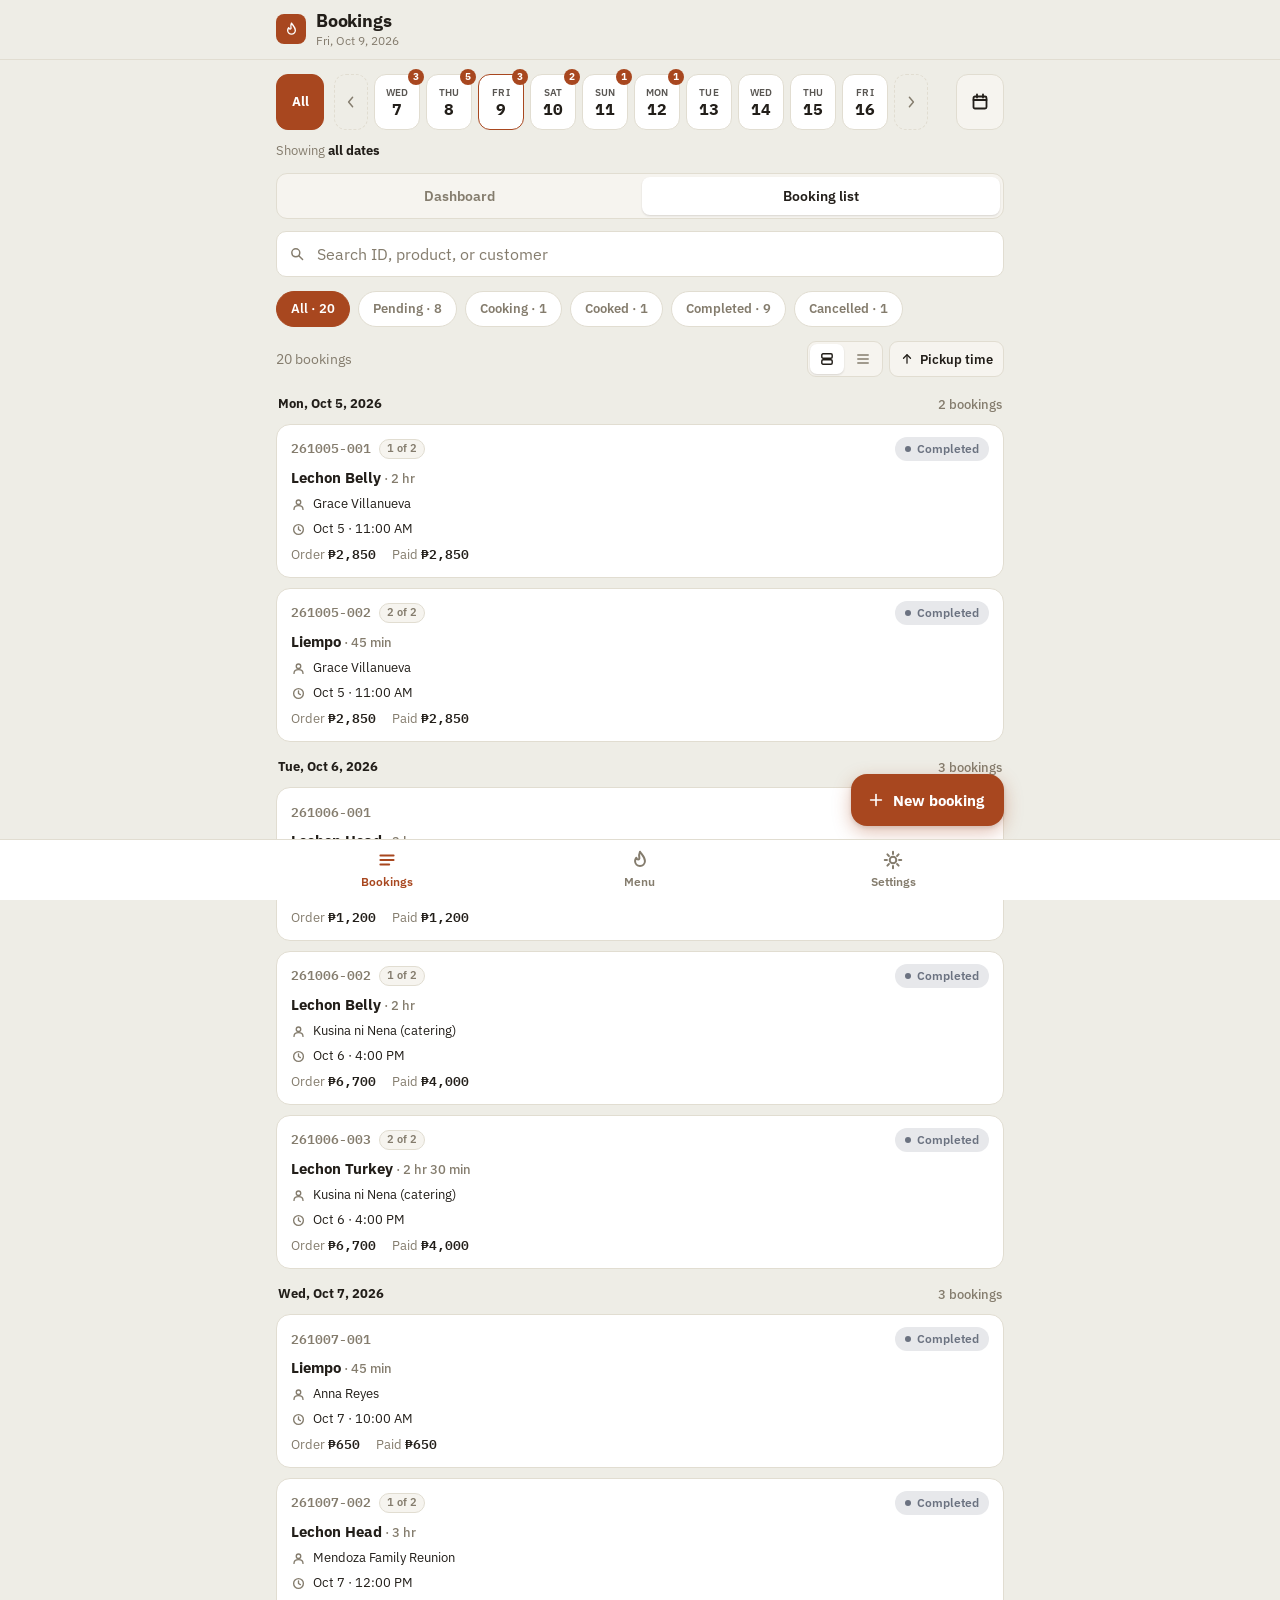
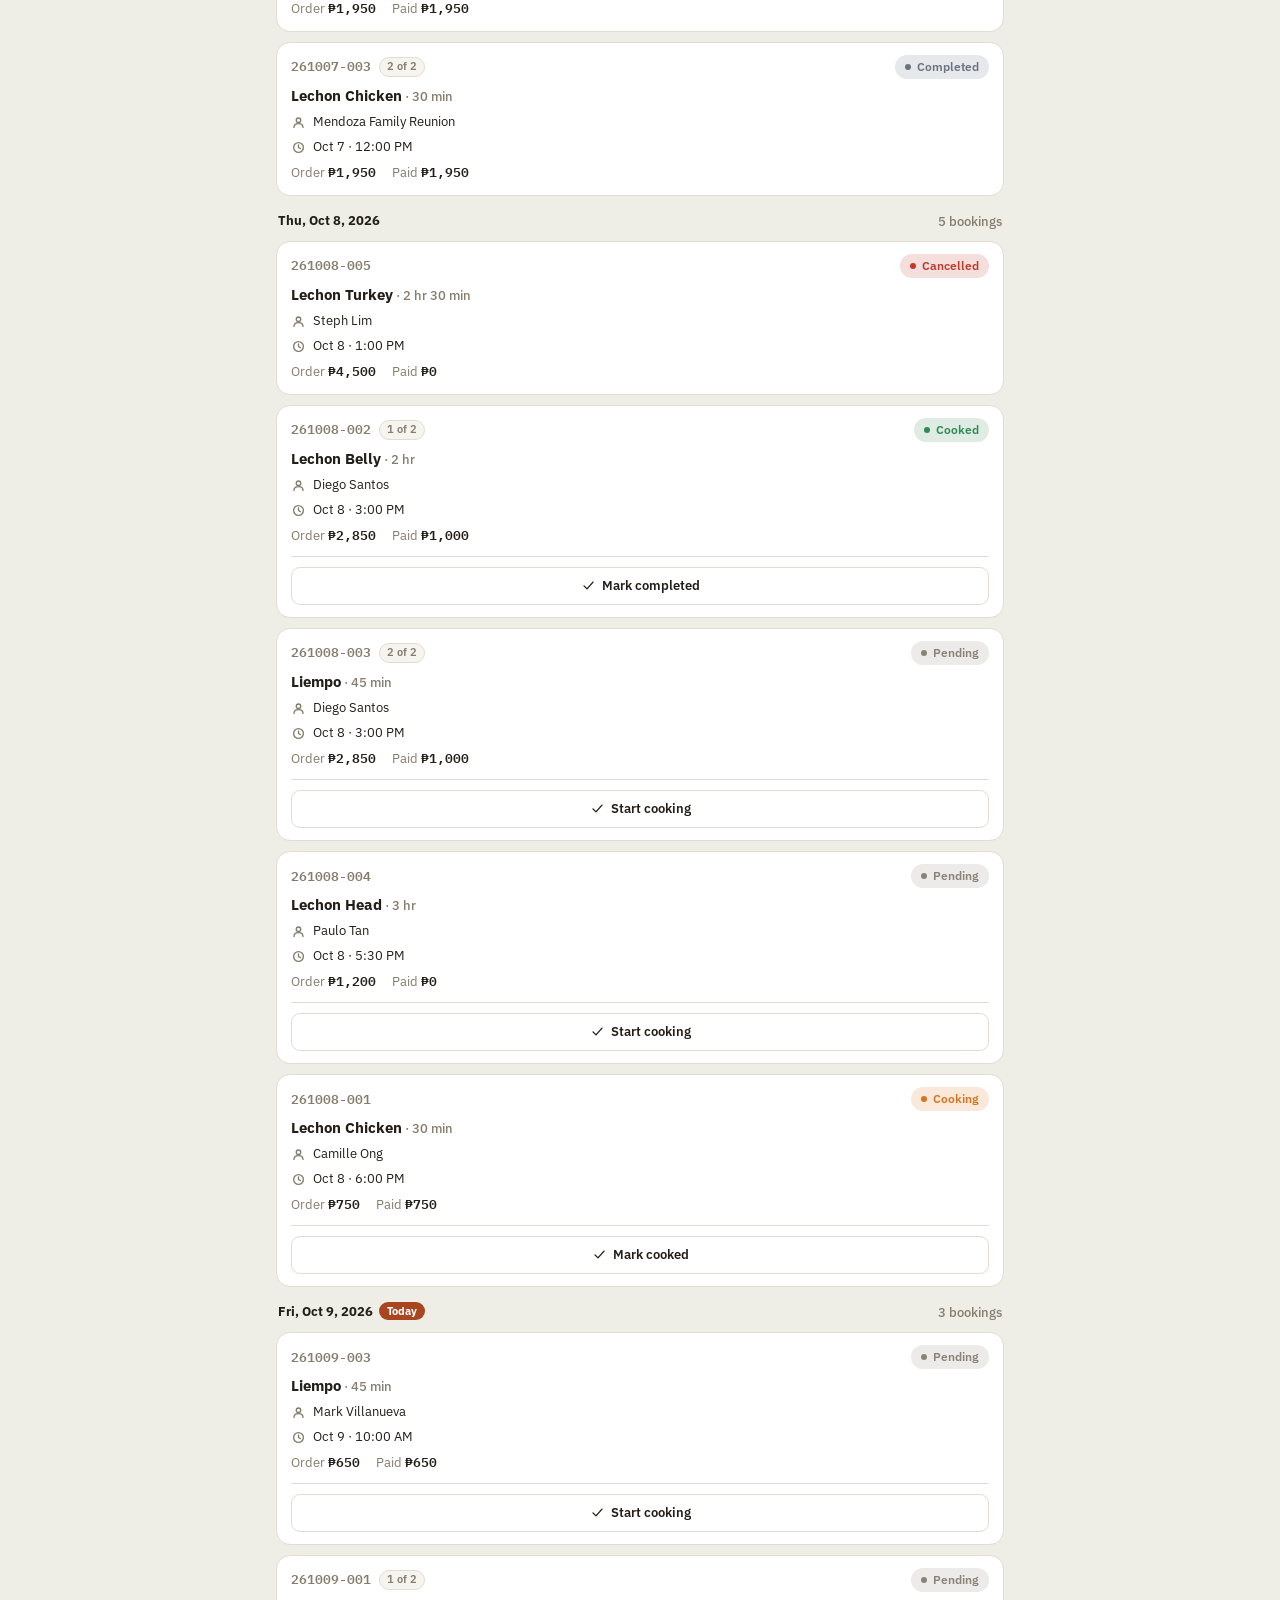
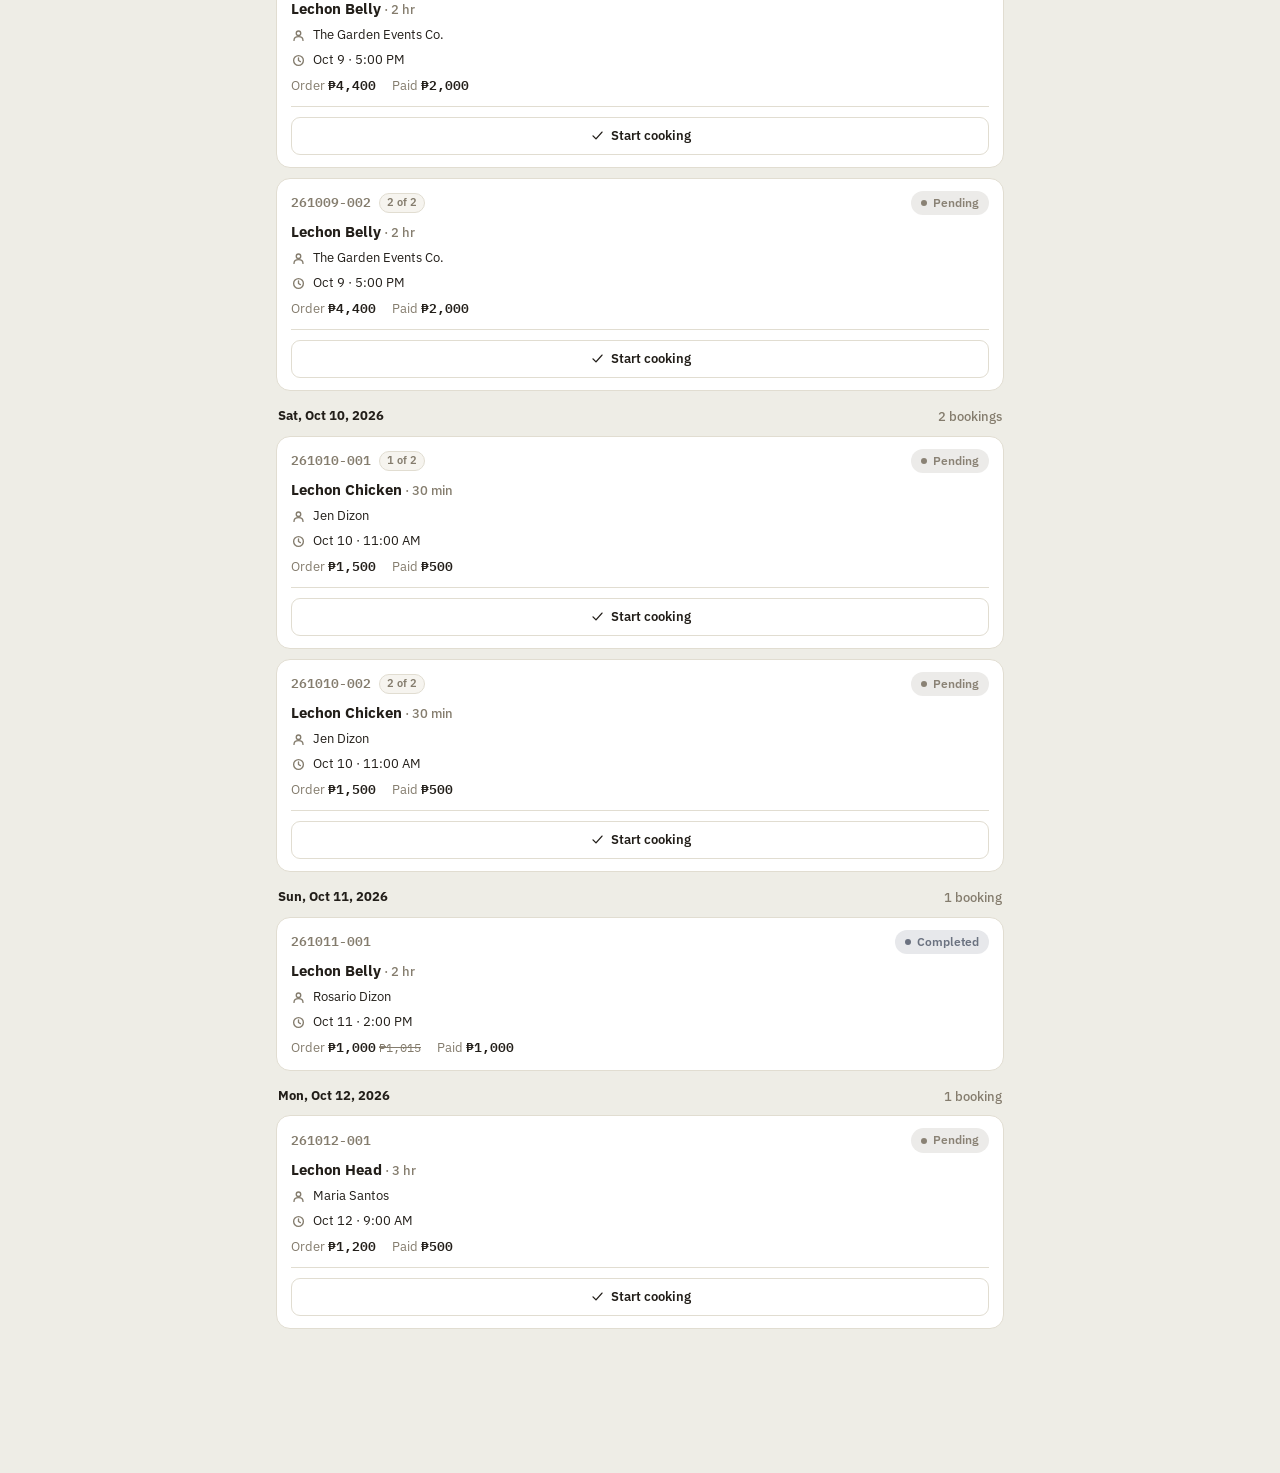
==== docs/prototypes/bookings-prototype.html @ ab01ca8d "Add project docs: CLAUDE.md, implementation plan, specs, prototypes, progress Co-Authored-By: Claude" ====
<!doctype html>
<html lang="en">
<head>
<meta charset="utf-8" />
<meta name="viewport" content="width=device-width, initial-scale=1, viewport-fit=cover" />
<title>Roastline — Bookings</title>
<script>
  // Apply the saved theme before first paint (Settings → Appearance): 'light' (default),
  // 'dark', or 'system' (match the device's light/dark setting, and follow it live).
  // In the real app this comes from MAUI Preferences. Storage can be unavailable — light.
  (function () {
    var mq = window.matchMedia ? window.matchMedia('(prefers-color-scheme: dark)') : null;
    function apply() {
      var t = 'light';
      try { t = localStorage.getItem('roastline.theme') || 'light'; } catch (e) {}
      var dark = t === 'dark' || (t === 'system' && !!mq && mq.matches);
      if (dark) document.documentElement.dataset.theme = 'dark';
      else delete document.documentElement.dataset.theme;
    }
    apply();
    try { if (mq) mq.addEventListener('change', apply); } catch (e) {}
    window.__applyTheme = apply;
  })();
</script>
<link rel="preconnect" href="https://fonts.googleapis.com">
<link rel="preconnect" href="https://fonts.gstatic.com" crossorigin>
<link rel="stylesheet" href="https://fonts.googleapis.com/css2?family=IBM+Plex+Mono:wght@500;600&family=IBM+Plex+Sans:wght@400;500;600;700&display=swap">
<style>
  /* ================= Shared mobile shell (same block in menu-prototype.html and settings-prototype.html) ================= */
  :root {
    --font-body: 'IBM Plex Sans', system-ui, -apple-system, 'Segoe UI', sans-serif;
    --font-mono: 'IBM Plex Mono', 'SFMono-Regular', ui-monospace, Consolas, monospace;
    --bg: #EEEDE6;
    --surface: #FFFFFF;
    --surface-2: #F6F4EF;
    --border: #E1DDD1;
    --fg: #221E19;
    --fg-muted: #847C6D;
    --accent: #A8471F;
    --accent-fg: #FFFFFF;
    --status-pending: #8A8275;
    --status-cooking: #D9731E;
    --status-cooked: #2E8B52;
    --status-completed: #6B7280;
    --status-cancelled: #C1392B;
    --nav-h: 60px;
    --safe-top: env(safe-area-inset-top, 0px);
    --safe-bottom: env(safe-area-inset-bottom, 0px);
  }
  :root { color-scheme: light; }
  :root[data-theme="dark"] {
    color-scheme: dark;
    --bg: #15120E;
    --surface: #1F1B16;
    --surface-2: #29241E;
    --border: #3A3229;
    --fg: #F2EDE4;
    --fg-muted: #A79E8F;
    --accent: #C9612F;
    --accent-fg: #FFFFFF;
    --status-pending: #A39A8A;
    --status-cooking: #E8893A;
    --status-cooked: #4CAF72;
    --status-completed: #959CA8;
    --status-cancelled: #E25B4D;
  }
  :root[data-theme="dark"] .backdrop, :root[data-theme="dark"] .dialog-backdrop { background: rgba(0,0,0,0.6); }
  * { box-sizing: border-box; }
  html, body { margin: 0; background: var(--bg); }
  body {
    font-family: var(--font-body); font-size: 14px; line-height: 1.45; color: var(--fg);
    -webkit-tap-highlight-color: transparent; -webkit-text-size-adjust: 100%;
  }
  body.no-scroll { overflow: hidden; }
  button, input, select, textarea { font-family: inherit; color: inherit; }
  button { cursor: pointer; }
  :focus-visible { outline: 2px solid var(--accent); outline-offset: 2px; }
  ::placeholder { color: var(--fg-muted); opacity: 1; }
  .sr-only { position: absolute; width: 1px; height: 1px; padding: 0; margin: -1px; overflow: hidden; clip: rect(0,0,0,0); white-space: nowrap; border: 0; }
  .mono { font-family: var(--font-mono); font-variant-numeric: tabular-nums; }
  .muted { color: var(--fg-muted); }
  .no-scrollbar { scrollbar-width: none; }
  .no-scrollbar::-webkit-scrollbar { display: none; }

  .app { min-height: 100vh; padding-bottom: calc(var(--nav-h) + var(--safe-bottom) + 84px); }
  .topbar {
    position: sticky; top: 0; z-index: 20; padding-top: var(--safe-top);
    background: color-mix(in srgb, var(--bg) 92%, transparent);
    -webkit-backdrop-filter: saturate(1.4) blur(10px); backdrop-filter: saturate(1.4) blur(10px);
    border-bottom: 1px solid var(--border);
  }
  .topbar-inner { max-width: 760px; margin: 0 auto; display: flex; align-items: center; gap: 10px; padding: 10px 16px; min-height: 56px; }
  .brand-mark { width: 30px; height: 30px; border-radius: 8px; background: var(--accent); display: flex; align-items: center; justify-content: center; flex-shrink: 0; }
  .topbar-titles { display: flex; flex-direction: column; min-width: 0; }
  .topbar h1 { margin: 0; font-size: 18px; font-weight: 700; letter-spacing: -0.01em; line-height: 1.2; }
  .topbar .sub { font-size: 12px; color: var(--fg-muted); }
  .content { max-width: 760px; margin: 0 auto; padding: 14px 16px 0; display: flex; flex-direction: column; gap: 12px; }

  .bottomnav { position: fixed; left: 0; right: 0; bottom: 0; z-index: 30; background: var(--surface); border-top: 1px solid var(--border); padding-bottom: var(--safe-bottom); }
  .bottomnav-inner { max-width: 760px; margin: 0 auto; display: flex; }
  .navitem {
    flex: 1; min-height: var(--nav-h); display: flex; flex-direction: column; align-items: center; justify-content: center; gap: 3px;
    font-size: 11.5px; font-weight: 600; color: var(--fg-muted); text-decoration: none; background: none; border: none; padding: 6px 4px;
  }
  .navitem.active { color: var(--accent); }
  .fab {
    position: fixed; z-index: 25;
    right: max(16px, calc((100vw - 760px) / 2 + 16px));
    bottom: calc(var(--nav-h) + var(--safe-bottom) + 14px);
    height: 52px; padding: 0 20px 0 16px; border-radius: 16px; border: none;
    background: var(--accent); color: var(--accent-fg); font-size: 15px; font-weight: 700;
    display: inline-flex; align-items: center; gap: 8px;
    box-shadow: 0 6px 18px rgba(168,71,31,0.35), 0 2px 4px rgba(34,30,25,0.12);
  }

  .card { background: var(--surface); border: 1px solid var(--border); border-radius: 14px; padding: 14px; }
  .btn {
    display: inline-flex; align-items: center; justify-content: center; gap: 6px; height: 44px; padding: 0 16px;
    border-radius: 10px; border: 1px solid var(--border); background: var(--surface); font-size: 14px; font-weight: 600;
    white-space: nowrap; touch-action: manipulation;
  }
  .btn:active { background: var(--surface-2); }
  .btn-sm { height: 38px; padding: 0 12px; font-size: 13px; border-radius: 9px; }
  .btn-primary { background: var(--accent); border-color: var(--accent); color: var(--accent-fg); }
  .btn-primary:active { background: color-mix(in srgb, var(--accent) 85%, black); }
  .btn-danger { color: var(--status-cancelled); border-color: color-mix(in srgb, var(--status-cancelled) 45%, var(--border)); }
  .btn-dashed { border-style: dashed; background: transparent; color: var(--fg-muted); }
  .btn[disabled] { opacity: 0.45; cursor: not-allowed; }
  .icon-btn { width: 44px; height: 44px; border-radius: 10px; border: 1px solid transparent; background: transparent; display: inline-flex; align-items: center; justify-content: center; flex-shrink: 0; }
  .icon-btn:active { background: var(--surface-2); }

  .search { position: relative; }
  .search svg { position: absolute; left: 13px; top: 50%; transform: translateY(-50%); pointer-events: none; color: var(--fg-muted); }
  .input { width: 100%; height: 46px; border-radius: 10px; border: 1px solid var(--border); background: var(--surface); padding: 0 12px; font-size: 16px; }
  .search .input { padding-left: 40px; }
  textarea.input { height: auto; min-height: 96px; padding: 12px; resize: vertical; line-height: 1.45; }
  .field { display: flex; flex-direction: column; gap: 6px; }
  .field-label { font-size: 12.5px; font-weight: 600; color: var(--fg-muted); }
  .field-label .opt { font-weight: 400; }
  .field-row { display: grid; grid-template-columns: 1fr 1fr; gap: 12px; }

  .chip-row { display: flex; gap: 8px; overflow-x: auto; margin: 0 -16px; padding: 2px 16px; }
  .chip { flex-shrink: 0; height: 36px; padding: 0 14px; border-radius: 999px; border: 1px solid var(--border); background: var(--surface); color: var(--fg-muted); font-size: 13px; font-weight: 600; white-space: nowrap; }
  .chip.active { background: var(--accent); border-color: var(--accent); color: var(--accent-fg); }
  .list-meta { display: flex; align-items: center; justify-content: space-between; gap: 8px; min-height: 36px; }
  .list-meta-actions { display: flex; gap: 6px; min-width: 0; }
  .meta-btn {
    display: inline-flex; align-items: center; gap: 6px; height: 36px; padding: 0 10px; border-radius: 9px;
    border: 1px solid var(--border); background: var(--surface-2); font-size: 12.5px; font-weight: 600; white-space: nowrap; min-width: 0;
  }
  .meta-btn span { overflow: hidden; text-overflow: ellipsis; }

  .pill { display: inline-flex; align-items: center; gap: 6px; padding: 4px 10px; border-radius: 999px; font-size: 11.5px; font-weight: 600; white-space: nowrap; flex-shrink: 0; }
  .pill-dot { width: 6px; height: 6px; border-radius: 999px; flex-shrink: 0; }
  .empty { border: 1px dashed var(--border); border-radius: 12px; padding: 36px 16px; text-align: center; color: var(--fg-muted); font-size: 13.5px; }

  .backdrop { position: fixed; inset: 0; background: rgba(20,16,12,0.42); z-index: 50; animation: fade 0.15s ease; }
  .sheet { position: fixed; z-index: 51; background: var(--surface); display: flex; flex-direction: column; box-shadow: 0 -8px 30px rgba(20,16,12,0.18); }
  .sheet.full { inset: 0; animation: slideUp 0.2s ease; }
  .sheet.bottom { left: 0; right: 0; bottom: 0; max-height: 88vh; border-radius: 18px 18px 0 0; animation: slideUp 0.2s ease; }
  .sheet.top-layer { z-index: 61; }
  .backdrop.top-layer { z-index: 60; }
  .sheet-grabber { width: 38px; height: 4px; border-radius: 999px; background: var(--border); margin: 8px auto 0; flex-shrink: 0; }
  .sheet-header { display: flex; align-items: center; gap: 8px; padding: 6px 8px 6px 16px; min-height: 56px; border-bottom: 1px solid var(--border); flex-shrink: 0; }
  .sheet.full .sheet-header { padding-top: calc(6px + var(--safe-top)); padding-left: 6px; }
  .sheet-title { font-size: 16px; font-weight: 700; flex: 1; min-width: 0; overflow: hidden; text-overflow: ellipsis; white-space: nowrap; }
  .sheet-body { flex: 1; overflow-y: auto; overscroll-behavior: contain; padding: 16px; display: flex; flex-direction: column; gap: 16px; -webkit-overflow-scrolling: touch; }
  .sheet.bottom .sheet-body { padding-bottom: calc(16px + var(--safe-bottom)); }
  .sheet-footer { flex-shrink: 0; display: flex; gap: 10px; padding: 12px 16px calc(12px + var(--safe-bottom)); border-top: 1px solid var(--border); background: var(--surface); }
  .sheet-footer .btn { flex: 1; }
  @media (min-width: 768px) {
    .sheet.full { left: auto; width: 440px; border-left: 1px solid var(--border); animation: slideLeft 0.2s ease; }
    .sheet.full .sheet-header { padding-top: 6px; }
    .sheet.bottom { left: 50%; right: auto; bottom: 24px; width: 420px; transform: translateX(-50%); border-radius: 18px; animation: fade 0.15s ease; }
    .sheet.bottom .sheet-grabber { display: none; }
  }
  @keyframes fade { from { opacity: 0; } to { opacity: 1; } }
  @keyframes slideUp { from { transform: translateY(28px); opacity: 0.6; } to { transform: none; opacity: 1; } }
  @keyframes slideLeft { from { transform: translateX(28px); opacity: 0.6; } to { transform: none; opacity: 1; } }

  .menu-row {
    display: flex; align-items: center; gap: 12px; min-height: 52px; padding: 0 6px; border-radius: 10px; width: 100%;
    color: var(--fg); text-decoration: none; font-size: 15px; font-weight: 600; background: none; border: none; text-align: left;
  }
  .menu-row:active { background: var(--surface-2); }
  .menu-row .trail { margin-left: auto; color: var(--fg-muted); display: flex; }
  .menu-row.selected { color: var(--accent); }
  .group-label { font-size: 11px; font-weight: 700; letter-spacing: 0.06em; text-transform: uppercase; color: var(--fg-muted); margin: 0; }
  .segmented { display: grid; grid-auto-flow: column; grid-auto-columns: 1fr; gap: 3px; background: var(--surface-2); border: 1px solid var(--border); border-radius: 11px; padding: 3px; }
  .seg { height: 38px; border-radius: 8px; border: none; background: transparent; font-size: 13.5px; font-weight: 600; color: var(--fg-muted); }
  .seg.active { background: var(--surface); color: var(--fg); box-shadow: 0 1px 2px rgba(34,30,25,0.14); }
  .caption { font-size: 12.5px; color: var(--fg-muted); margin: 0; }
  .form-error { font-size: 13px; color: var(--status-cancelled); font-weight: 600; margin: 0; }
  .switch { position: relative; width: 50px; height: 30px; border-radius: 999px; border: none; background: var(--border); flex-shrink: 0; padding: 0; }
  .switch.on { background: var(--accent); }
  .switch span { position: absolute; top: 3px; left: 3px; width: 24px; height: 24px; border-radius: 50%; background: #fff; box-shadow: 0 1px 2px rgba(0,0,0,0.25); transition: left 0.15s ease; }
  .switch.on span { left: 23px; }
  .toggle-card { display: flex; align-items: center; justify-content: space-between; gap: 12px; border: 1px solid var(--border); border-radius: 12px; padding: 12px 14px; }
  .toast {
    position: fixed; left: 50%; transform: translateX(-50%); z-index: 80;
    bottom: calc(var(--nav-h) + var(--safe-bottom) + 80px);
    background: var(--fg); color: var(--bg); padding: 10px 16px; border-radius: 12px; font-size: 13.5px; font-weight: 500;
    box-shadow: 0 8px 20px rgba(34,30,25,0.22); max-width: calc(100vw - 32px); animation: fade 0.15s ease;
  }
  .toast.over-footer { bottom: calc(var(--safe-bottom) + 84px); }
  /* ================= end shared shell ================= */

  /* ---- Bookings page ---- */
  .datebar { display: flex; align-items: stretch; gap: 8px; }
  .all-chip { flex-shrink: 0; width: 48px; border-radius: 12px; border: 1.5px solid var(--border); background: var(--surface); font-size: 13px; font-weight: 700; }
  .all-chip.active { background: var(--accent); border-color: var(--accent); color: var(--accent-fg); }
  .strip { flex: 1; min-width: 0; display: flex; gap: 6px; overflow-x: auto; padding: 7px 2px 3px; margin: -7px 0 -3px; scroll-snap-type: x proximity; }
  .day {
    position: relative; flex: 0 0 46px; height: 56px; border-radius: 12px; border: 1.5px solid var(--border); background: var(--surface);
    display: flex; flex-direction: column; align-items: center; justify-content: center; gap: 2px; scroll-snap-align: start;
  }
  .day.today { border-color: var(--accent); }
  .day.selected { background: var(--accent); border-color: var(--accent); color: var(--accent-fg); }
  .day-wd { font-size: 10px; font-weight: 600; letter-spacing: 0.03em; text-transform: uppercase; opacity: 0.75; }
  .day-num { font-family: var(--font-mono); font-size: 16px; font-weight: 700; line-height: 1; font-variant-numeric: tabular-nums; }
  .day-badge {
    position: absolute; top: -6px; right: -5px; min-width: 16px; height: 16px; padding: 0 4px; border-radius: 999px;
    background: var(--accent); color: var(--accent-fg); font-size: 9.5px; font-weight: 700; display: flex; align-items: center; justify-content: center; line-height: 1;
  }
  .day.selected .day-badge { background: var(--accent-fg); color: var(--accent); }
  .strip-arrow { scroll-snap-align: start; flex: 0 0 34px; height: 56px; border-radius: 12px; border: 1px dashed var(--border); background: transparent; color: var(--fg-muted); display: flex; align-items: center; justify-content: center; }
  .strip-arrow[disabled] { opacity: 0.35; cursor: not-allowed; }
  .cal-btn { flex-shrink: 0; width: 48px; border-radius: 12px; border: 1px solid var(--border); background: var(--surface-2); display: flex; align-items: center; justify-content: center; }
  .cal-btn.has-date { border-color: var(--accent); color: var(--accent); }
  .scope { font-size: 13px; color: var(--fg-muted); }
  .scope strong { color: var(--fg); }

  .card-head { display: flex; justify-content: space-between; align-items: baseline; gap: 10px; margin-bottom: 12px; }
  .card-title { margin: 0; font-size: 14.5px; font-weight: 700; }
  .card-cap { font-size: 12px; color: var(--fg-muted); }
  .kpi-grid { display: grid; grid-template-columns: repeat(2, minmax(0, 1fr)); gap: 10px; }
  .kpi { background: var(--surface); border: 1px solid var(--border); border-radius: 14px; padding: 12px 14px; display: flex; flex-direction: column; gap: 4px; min-width: 0; }
  .kpi:first-child { grid-column: 1 / -1; }
  .kpi-label { font-size: 12px; color: var(--fg-muted); font-weight: 500; }
  .kpi-value { font-family: var(--font-mono); font-size: 20px; font-weight: 600; letter-spacing: -0.01em; overflow-wrap: anywhere; font-variant-numeric: tabular-nums; }
  @media (min-width: 640px) {
    .kpi-grid { grid-template-columns: repeat(5, minmax(0, 1fr)); }
    .kpi:first-child { grid-column: auto; }
    .kpi-value { font-size: 17px; }
  }
  .stack-bar { display: flex; height: 12px; border-radius: 999px; overflow: hidden; background: var(--surface-2); }
  .legend { display: flex; flex-wrap: wrap; gap: 8px 14px; margin-top: 12px; }
  .legend-item { display: flex; align-items: center; gap: 6px; font-size: 12.5px; }
  .mix-list { display: flex; flex-direction: column; gap: 12px; }
  .mix-row { display: grid; grid-template-columns: minmax(0, 1fr) auto; gap: 5px 10px; align-items: center; font-size: 13.5px; }
  .mix-bar { grid-column: 1 / -1; height: 8px; border-radius: 999px; background: var(--surface-2); overflow: hidden; }
  .mix-bar span { display: block; height: 100%; background: var(--accent); border-radius: 999px; }
  .bal-row { display: flex; justify-content: space-between; gap: 12px; align-items: center; padding: 10px 0; border-top: 1px solid var(--border); }
  .bal-row:first-child { border-top: none; padding-top: 0; }
  .bal-name { font-weight: 600; font-size: 14px; }
  .kchart { display: block; width: 100%; height: auto; }
  .kbar { fill: var(--status-cooking); opacity: 0.78; }
  .kbar.sel { opacity: 1; fill: var(--accent); }
  .khit { fill: transparent; cursor: pointer; }
  .ktick { font-family: var(--font-mono); font-size: 10.5px; fill: var(--fg-muted); }
  .kcap { font-family: var(--font-body); font-size: 10.5px; fill: var(--fg-muted); }
  .kcount { font-family: var(--font-mono); font-size: 11px; font-weight: 600; fill: var(--fg); }
  .kgrid { stroke: var(--border); stroke-width: 1; }
  .kaxis { stroke: var(--fg-muted); stroke-width: 1; }
  .kreadout { margin-top: 8px; font-size: 12.5px; color: var(--fg-muted); min-height: 18px; }
  .kreadout b { color: var(--fg); }

  .bcard-list { display: flex; flex-direction: column; gap: 10px; }
  .group-head { display: flex; align-items: center; justify-content: space-between; gap: 10px; padding: 6px 2px 0; font-size: 13px; font-weight: 700; }
  .group-head .muted { font-weight: 500; font-size: 12.5px; }
  .today-pill { font-size: 10.5px; font-weight: 700; padding: 2px 8px; border-radius: 999px; background: var(--accent); color: var(--accent-fg); margin-left: 6px; vertical-align: 1px; }
  .bcard { background: var(--surface); border: 1px solid var(--border); border-radius: 14px; padding: 12px 14px; display: flex; flex-direction: column; gap: 6px; cursor: pointer; }
  .bcard:active { background: var(--surface-2); }
  .bcard-top { display: flex; align-items: center; justify-content: space-between; gap: 8px; }
  .bid { font-family: var(--font-mono); font-size: 13px; font-weight: 600; color: var(--fg-muted); }
  .bcard-product { font-size: 15px; font-weight: 700; }
  .bcard-product .muted { font-weight: 500; font-size: 13px; }
  .bcard-line { display: flex; align-items: center; gap: 7px; font-size: 13px; min-width: 0; }
  .bcard-line svg { color: var(--fg-muted); flex-shrink: 0; }
  .bcard-line span { overflow: hidden; text-overflow: ellipsis; white-space: nowrap; }
  .bcard-money { display: flex; flex-wrap: wrap; gap: 4px 16px; font-size: 13px; }
  .bcard-money b { font-family: var(--font-mono); font-weight: 600; }
  .was { color: var(--fg-muted); font-size: 12px; text-decoration: line-through; font-family: var(--font-mono); }
  .bcard-actions { display: flex; gap: 8px; border-top: 1px solid var(--border); padding-top: 10px; margin-top: 4px; }
  .bcard-actions .btn { flex: 1; }
  .bcard-list.compact { gap: 6px; }
  .crow {
    display: flex; align-items: center; gap: 12px; width: 100%; min-height: 52px; padding: 0 12px 0 14px;
    background: var(--surface); border: 1px solid var(--border); border-radius: 12px; text-align: left;
  }
  .crow:active { background: var(--surface-2); }
  .crow .bid { color: var(--fg); font-size: 14px; flex: 1; min-width: 0; }
  .crow-time { display: flex; align-items: center; gap: 6px; font-size: 13.5px; font-weight: 500; white-space: nowrap; }
  .crow-time svg, .crow-chev { color: var(--fg-muted); flex-shrink: 0; display: flex; }
  .bcard.expanded { border-color: color-mix(in srgb, var(--accent) 45%, var(--border)); }
  .bcard-top-right { display: flex; align-items: center; gap: 4px; }
  /* "1 of 2" tag after the booking ID for multi-booking orders */
  .order-tag {
    display: inline-block; margin-left: 8px; padding: 1px 7px; border-radius: 999px; vertical-align: 1px;
    font-family: var(--font-body); font-size: 11px; font-weight: 600; color: var(--fg-muted);
    background: var(--surface-2); border: 1px solid var(--border); white-space: nowrap;
  }
  .collapse-btn { width: 32px; height: 32px; margin: -6px -8px -6px 0; border: none; background: none; border-radius: 8px; color: var(--fg-muted); display: inline-flex; align-items: center; justify-content: center; }
  .collapse-btn:active { background: var(--surface-2); }
  .view-toggle { display: inline-flex; gap: 2px; padding: 2px; border: 1px solid var(--border); border-radius: 9px; background: var(--surface-2); flex-shrink: 0; }
  .view-toggle button { width: 34px; height: 30px; border: none; border-radius: 7px; background: transparent; color: var(--fg-muted); display: inline-flex; align-items: center; justify-content: center; }
  .view-toggle button.active { background: var(--surface); color: var(--fg); box-shadow: 0 1px 2px rgba(34,30,25,0.14); }

  .dsec-title { font-size: 11px; font-weight: 700; letter-spacing: 0.06em; text-transform: uppercase; color: var(--fg-muted); margin: 0 0 6px; }
  .drow { display: flex; justify-content: space-between; align-items: center; gap: 12px; padding: 9px 0; border-top: 1px solid var(--border); font-size: 14px; min-height: 40px; }
  .drow:first-of-type { border-top: none; }
  .drow .k { color: var(--fg-muted); display: flex; align-items: center; gap: 4px; flex-wrap: wrap; }
  .drow .v { font-weight: 600; text-align: right; }
  .drow.big { font-size: 16px; }
  .tel { color: var(--accent); font-weight: 600; text-decoration: none; }
  .link-row { display: flex; justify-content: flex-end; margin-top: -4px; }
  .link-btn { background: none; border: none; padding: 6px 2px; color: var(--accent); font-weight: 600; font-size: 13px; min-height: 36px; }
  .text-btn { background: none; border: none; padding: 4px 6px; font-size: 12.5px; font-weight: 600; color: var(--accent); min-height: 32px; }
  .inline-editor { display: flex; flex-direction: column; gap: 8px; padding: 10px 0; border-top: 1px solid var(--border); }
  .inline-row { display: flex; gap: 8px; }
  .inline-row > * { flex: 1; min-width: 0; }
  .writeoff {
    display: flex; flex-direction: column; gap: 8px; margin-top: 6px; padding: 10px 12px; border-radius: 12px; font-size: 13px;
    background: color-mix(in srgb, var(--status-cooking) 9%, var(--surface));
    border: 1px solid color-mix(in srgb, var(--status-cooking) 35%, var(--border));
  }
  .sib-list { display: flex; flex-direction: column; gap: 8px; }
  .sib { display: flex; align-items: center; justify-content: space-between; gap: 10px; width: 100%; min-height: 48px; padding: 8px 12px; border: 1px solid var(--border); border-radius: 12px; background: var(--surface); text-align: left; }
  .sib-text { display: flex; flex-direction: column; min-width: 0; }
  .sib-text .bid { font-size: 12px; }
  .sib-text span:last-child { font-weight: 600; font-size: 13.5px; }

  .money-input { position: relative; display: block; }
  .money-input .prefix { position: absolute; left: 12px; top: 50%; transform: translateY(-50%); color: var(--fg-muted); font-weight: 600; pointer-events: none; }
  .money-input .input { padding-left: 28px; }
  .line-card { border: 1px solid var(--border); border-radius: 14px; padding: 12px 14px; display: flex; flex-direction: column; gap: 12px; background: var(--surface-2); }
  .line-head { display: flex; justify-content: space-between; align-items: center; }
  .prod-scroll { display: flex; gap: 8px; overflow-x: auto; margin: 0 -14px; padding: 2px 14px; }
  .prod-card { flex: 0 0 136px; display: flex; flex-direction: column; gap: 2px; padding: 10px; border-radius: 12px; border: 1.5px solid var(--border); background: var(--surface); text-align: left; }
  .prod-card.selected { border-color: var(--accent); background: color-mix(in srgb, var(--accent) 8%, var(--surface)); }
  .prod-name { font-size: 13.5px; font-weight: 700; }
  .prod-meta { font-size: 11.5px; color: var(--fg-muted); }
  .prod-price { font-family: var(--font-mono); font-size: 13px; font-weight: 600; }
  .line-foot { display: flex; justify-content: space-between; align-items: center; gap: 12px; }
  .stepper { display: flex; align-items: center; border: 1px solid var(--border); border-radius: 10px; background: var(--surface); overflow: hidden; }
  .stepper button { width: 44px; height: 44px; border: none; background: none; font-size: 20px; font-weight: 600; }
  .stepper button:active { background: var(--surface-2); }
  .stepper input {
    width: 52px; height: 44px; border: none; border-left: 1px solid var(--border); border-right: 1px solid var(--border); border-radius: 0;
    text-align: center; font-family: var(--font-mono); font-size: 16px; font-weight: 600; background: var(--surface); -moz-appearance: textfield;
  }
  .stepper input::-webkit-outer-spin-button, .stepper input::-webkit-inner-spin-button { -webkit-appearance: none; margin: 0; }
  .subtotal { text-align: right; }
  .subtotal .mono { font-weight: 700; font-size: 15px; display: block; }
  .sum-card { border: 1px solid var(--border); border-radius: 14px; padding: 14px; display: flex; flex-direction: column; gap: 12px; }
  .sum-row { display: flex; justify-content: space-between; align-items: baseline; gap: 12px; font-size: 14px; }
  .sum-row .mono { font-weight: 700; }
  .sum-row.big { font-size: 16px; font-weight: 700; }

  .cal-head { display: flex; align-items: center; justify-content: space-between; gap: 8px; }
  .cal-head .icon-btn { border-color: var(--border); }
  .cal-head .icon-btn[disabled] { opacity: 0.35; cursor: not-allowed; }
  .cal-label { font-weight: 700; font-size: 15px; }
  .cal-grid { display: grid; grid-template-columns: repeat(7, 1fr); gap: 4px; text-align: center; }
  .cal-wd { font-size: 10.5px; font-weight: 600; text-transform: uppercase; color: var(--fg-muted); padding-bottom: 4px; }
  .cal-cell { position: relative; height: 42px; border-radius: 10px; border: 1.5px solid transparent; background: none; font-family: var(--font-mono); font-size: 14px; font-weight: 600; }
  .cal-cell.today { border-color: var(--accent); }
  .cal-cell.selected { background: var(--accent); color: var(--accent-fg); }
  .cal-cell[disabled] { color: var(--fg-muted); opacity: 0.4; cursor: not-allowed; }
  .cal-dot { position: absolute; bottom: 5px; left: 50%; transform: translateX(-50%); width: 5px; height: 5px; border-radius: 50%; background: var(--accent); }
  .cal-cell.selected .cal-dot { background: var(--accent-fg); }
  .checkrow { display: flex; align-items: center; gap: 12px; min-height: 48px; font-size: 15px; padding: 0 4px; }
  .checkrow input { width: 20px; height: 20px; accent-color: var(--accent); margin: 0; flex-shrink: 0; }
  .checkrow.locked { color: var(--fg-muted); }

  .dialog-backdrop { position: fixed; inset: 0; background: rgba(20,16,12,0.42); z-index: 70; animation: fade 0.15s ease; }
  .dialog {
    position: fixed; z-index: 71; left: 16px; right: 16px; top: 50%; transform: translateY(-50%);
    max-width: 360px; margin: 0 auto; background: var(--surface); border-radius: 18px; padding: 20px;
    display: flex; flex-direction: column; gap: 10px; box-shadow: 0 20px 50px rgba(20,16,12,0.3);
  }
  .dialog h2 { margin: 0; font-size: 17px; }
  .dialog p { margin: 0; color: var(--fg-muted); }
  .dialog-actions { display: flex; gap: 10px; margin-top: 6px; }
  .dialog-actions .btn { flex: 1; }

  /* Booking created popup — stays open until the user taps Done */
  .created-head { display: flex; flex-direction: column; align-items: center; gap: 6px; text-align: center; }
  .created-icon { width: 44px; height: 44px; border-radius: 50%; background: color-mix(in srgb, var(--status-cooked) 14%, var(--surface)); color: var(--status-cooked); display: flex; align-items: center; justify-content: center; }
  .created-ids { display: flex; flex-direction: column; gap: 6px; max-height: 40vh; overflow-y: auto; margin: 4px 0; }
  .created-id {
    display: flex; align-items: center; justify-content: space-between; gap: 10px; padding: 10px 14px; border-radius: 12px;
    background: var(--surface-2); border: 1px solid var(--border);
  }
  .created-id .mono { font-size: 18px; font-weight: 600; color: var(--fg); letter-spacing: 0.02em; }
  .created-id .prod { font-size: 12.5px; color: var(--fg-muted); text-align: right; }
  .created-id.single { justify-content: center; flex-direction: column; gap: 2px; padding: 14px; }
  .created-id.single .mono { font-size: 24px; }
  .created-meta { font-size: 13px; color: var(--fg-muted); text-align: center; }

  /* ================= PIN confirmation (same block in menu- and bookings-prototype.html) ================= */
  .backdrop.pin-layer { z-index: 90; }
  .sheet.pin-layer { z-index: 91; }
  .pin-body { padding: 8px 20px calc(20px + var(--safe-bottom)); display: flex; flex-direction: column; gap: 14px; overflow-y: auto; }
  .pin-head { text-align: center; display: flex; flex-direction: column; align-items: center; gap: 4px; }
  .pin-icon { width: 40px; height: 40px; border-radius: 12px; background: color-mix(in srgb, var(--accent) 12%, var(--surface)); color: var(--accent); display: flex; align-items: center; justify-content: center; margin-bottom: 4px; }
  .pin-head h2 { margin: 0; font-size: 18px; font-weight: 700; }
  .pin-detail { margin: 0; font-size: 13.5px; color: var(--fg-muted); max-width: 300px; }
  .pin-dots { display: flex; justify-content: center; align-items: center; gap: 14px; height: 22px; }
  .pin-dot { width: 13px; height: 13px; border-radius: 50%; background: var(--fg); }
  .pin-hint { color: var(--fg-muted); font-size: 13px; }
  .pin-shake { animation: pinShake 0.35s; }
  @keyframes pinShake { 0%,100% { transform: translateX(0); } 20% { transform: translateX(-8px); } 40% { transform: translateX(8px); } 60% { transform: translateX(-5px); } 80% { transform: translateX(5px); } }
  .pin-msg { min-height: 18px; text-align: center; font-size: 13px; font-weight: 600; color: var(--status-cancelled); }
  .pin-keypad { display: grid; grid-template-columns: repeat(3, 1fr); gap: 10px; width: 100%; max-width: 300px; margin: 0 auto; }
  .pin-key {
    height: 56px; border-radius: 14px; border: 1px solid var(--border); background: var(--surface);
    font-family: var(--font-mono); font-size: 22px; font-weight: 600; display: flex; align-items: center; justify-content: center; touch-action: manipulation;
  }
  .pin-key:active { background: var(--surface-2); }
  .pin-key.fn { font-family: var(--font-body); background: transparent; border-color: transparent; color: var(--fg-muted); }
  .pin-key.ok { background: var(--accent); border-color: var(--accent); color: var(--accent-fg); font-family: var(--font-body); font-size: 15px; font-weight: 700; }
  .pin-key[disabled] { opacity: 0.4; cursor: not-allowed; }
  .pin-cancel { width: 100%; max-width: 300px; margin: 0 auto; }
  /* ================= end PIN confirmation ================= */
</style>
</head>
<body>
<div id="app"></div>

<script>
/* =====================================================================================
   Roastline — Bookings page, standalone mobile prototype
   -------------------------------------------------------------------------------------
   Same data model, view-model math and rules as the web bookings-prototype.html /
   bookings-page-spec.md, re-laid-out for a phone:

   - Top bar + bottom navigation (Bookings · Menu · Settings) + floating "New booking".
   - Date strip: "All" + a swipeable 10-day window with prev/next-week ends + calendar
     bottom sheet. ±6-month schedulable window still enforced inside selectDate().
   - Dashboard / List as a segmented control; both read the same selectedDate.
   - Booking list = cards instead of a table, with a Detailed / Compact switch. Compact shows
     only booking ID + pickup time; tapping a row expands it into the full card. Which fields a card shows (was: the Columns
     menu) is now chosen in Settings → "Columns to show".
     Tapping a card opens the detail; the card's quick-advance button still asks for
     confirmation, the detail sheet's advance button is still immediate.
   - Automatic CSV backup: one file, "roastline-bookings-48h.csv" — bookings with pickup from
     24 h before to 24 h after the save, rewritten hourly while the app is open. Shown in Settings.
   - Recording a payment, "Discount remaining balance" and cancelling ask for the PIN first; a
     correct PIN is remembered for 3 minutes for these Bookings actions.
   - Cancelling always cancels the whole order (all its items), and only while none of them
     is cooked or completed.
   - Detail and New booking open as full-screen sheets (side panel on tablets).
   - Creating a booking shows a "Booking created" popup with the new booking ID(s). It has
     no timer and tapping outside doesn't close it: the user closes it with Done (or Back).
   - Booking cards show the ORDER's money ("Order ₱4,400 · Paid ₱2,000"), so a booking
     from a multi-booking order carries a "1 of 2" tag after its ID (numbered by booking
     ID, cancelled included) to show the figures are shared with other cards.
   - Kitchen load: real SVG <text> labels sized to the screen, tap a bar to read its
     time window (no hover on touch).

   Rendering: full re-render on clicks (scroll positions preserved); typing only
   redraws the regions that depend on it, so the keyboard never closes mid-typing.
   ===================================================================================== */

  // ---------------------------------------------------------------------------------
  // Constants & data model (unchanged from the web prototype)
  // ---------------------------------------------------------------------------------
  const TODAY = '2026-10-09';
  const TODAY_YYMMDD = '261009';

  const PRODUCTS = [
    { name: 'Lechon Head',    cookingTimeMin: 180, price: 1200 },
    { name: 'Lechon Turkey',  cookingTimeMin: 150, price: 4500 },
    { name: 'Lechon Chicken', cookingTimeMin: 30,  price: 750 },
    { name: 'Lechon Belly',   cookingTimeMin: 120, price: 2200 },
    { name: 'Liempo',         cookingTimeMin: 45,  price: 650 }
  ];
  const PRODUCT_BY_NAME = {};
  PRODUCTS.forEach((p) => { PRODUCT_BY_NAME[p.name] = p; });
  const PRODUCT_NAMES = PRODUCTS.map((p) => p.name);

  const STATUS_META = {
    pending:   { label: 'Pending',   css: 'var(--status-pending)' },
    cooking:   { label: 'Cooking',   css: 'var(--status-cooking)' },
    cooked:    { label: 'Cooked',    css: 'var(--status-cooked)' },
    completed: { label: 'Completed', css: 'var(--status-completed)' },
    cancelled: { label: 'Cancelled', css: 'var(--status-cancelled)' }
  };
  const STATUS_ORDER = ['pending', 'cooking', 'cooked', 'completed', 'cancelled'];
  const NEXT_STATUS = { pending: 'cooking', cooking: 'cooked', cooked: 'completed' };
  const NEXT_ACTION_LABEL = { pending: 'Start cooking', cooking: 'Mark cooked', cooked: 'Mark completed' };
  const STATUS_CHIP_ORDER = ['all', 'pending', 'cooking', 'cooked', 'completed', 'cancelled'];

  const SORT_FIELDS = [
    { key: 'pickup',      label: 'Pickup time',  ascLabel: 'Soonest first',       descLabel: 'Latest first' },
    { key: 'status',      label: 'Status',       ascLabel: 'Pending → Completed', descLabel: 'Completed → Pending' },
    { key: 'bookingId',   label: 'Booking ID',   ascLabel: 'A → Z',                descLabel: 'Z → A' },
    { key: 'customer',    label: 'Customer',     ascLabel: 'A → Z',                descLabel: 'Z → A' },
    { key: 'product',     label: 'Product',      ascLabel: 'A → Z',                descLabel: 'Z → A' },
    { key: 'cookingTime', label: 'Cooking time', ascLabel: 'Shortest first',       descLabel: 'Longest first' }
  ];
  const SORT_FIELD_BY_KEY = {};
  SORT_FIELDS.forEach((f) => { SORT_FIELD_BY_KEY[f.key] = f; });

  // Optional fields shown on each booking card (was: table columns). Chosen in Settings →
  // "Columns to show" and saved per device (MAUI Preferences in the real app).
  const COLUMN_FIELDS = [
    { key: 'customer',    label: 'Customer' },
    { key: 'product',     label: 'Product' },
    { key: 'cookingTime', label: 'Cooking time' },
    { key: 'pickup',      label: 'Pickup' },
    { key: 'status',      label: 'Status' },
    { key: 'total',       label: 'Order total' },
    { key: 'paid',        label: 'Order paid' }
  ];

  // ---------------------------------------------------------------------------------
  // Helpers
  // ---------------------------------------------------------------------------------
  function makeBookingId(seq) { return TODAY_YYMMDD + '-' + String(seq).padStart(3, '0'); }
  function pad2(n) { return n < 10 ? '0' + n : String(n); }
  function addDays(dateStr, delta) {
    const p = dateStr.split('-');
    const dt = new Date(parseInt(p[0], 10), parseInt(p[1], 10) - 1, parseInt(p[2], 10) + delta);
    return dt.getFullYear() + '-' + pad2(dt.getMonth() + 1) + '-' + pad2(dt.getDate());
  }
  const MONTHS = ['Jan','Feb','Mar','Apr','May','Jun','Jul','Aug','Sep','Oct','Nov','Dec'];
  const MONTHS_FULL = ['January','February','March','April','May','June','July','August','September','October','November','December'];
  const WEEKDAYS = ['Sun','Mon','Tue','Wed','Thu','Fri','Sat'];
  function addMonths(dateStr, delta) {
    const p = dateStr.split('-');
    const dt = new Date(parseInt(p[0], 10), parseInt(p[1], 10) - 1 + delta, parseInt(p[2], 10));
    return dt.getFullYear() + '-' + pad2(dt.getMonth() + 1) + '-' + pad2(dt.getDate());
  }
  const SCHEDULE_RANGE_MONTHS = 6;
  const MIN_SCHEDULABLE_DATE = addMonths(TODAY, -SCHEDULE_RANGE_MONTHS);
  const MAX_SCHEDULABLE_DATE = addMonths(TODAY, SCHEDULE_RANGE_MONTHS);
  function isDateSchedulable(d) { return d >= MIN_SCHEDULABLE_DATE && d <= MAX_SCHEDULABLE_DATE; }
  function clampStripStart(d) {
    const maxStart = addDays(MAX_SCHEDULABLE_DATE, -9);
    if (d < MIN_SCHEDULABLE_DATE) return MIN_SCHEDULABLE_DATE;
    if (d > maxStart) return maxStart;
    return d;
  }
  function clampMonth(ym) {
    const minM = MIN_SCHEDULABLE_DATE.slice(0, 7), maxM = MAX_SCHEDULABLE_DATE.slice(0, 7);
    if (ym < minM) return minM;
    if (ym > maxM) return maxM;
    return ym;
  }
  function weekdayOf(d) {
    const p = d.split('-');
    return WEEKDAYS[new Date(parseInt(p[0], 10), parseInt(p[1], 10) - 1, parseInt(p[2], 10)).getDay()];
  }
  function formatDuration(min) {
    if (min < 60) return min + ' min';
    const h = Math.floor(min / 60), m = min % 60;
    return h + ' hr' + (m ? ' ' + m + ' min' : '');
  }
  function dateOnly(iso) { return iso ? iso.slice(0, 10) : ''; }
  function formatDate(d) {
    if (!d) return '—';
    const p = d.split('-');
    return MONTHS[parseInt(p[1], 10) - 1] + ' ' + parseInt(p[2], 10);
  }
  function formatDateShort(d) {
    if (!d) return '—';
    const p = d.split('-');
    return MONTHS[parseInt(p[1], 10) - 1] + ' ' + parseInt(p[2], 10) + ', ' + parseInt(p[0], 10);
  }
  function formatDateHeader(d) {
    if (!d) return 'No date set';
    const p = d.split('-');
    const y = parseInt(p[0], 10), m = parseInt(p[1], 10), day = parseInt(p[2], 10);
    return WEEKDAYS[new Date(y, m - 1, day).getDay()] + ', ' + MONTHS[m - 1] + ' ' + day + ', ' + y;
  }
  function formatScopeDate(d) {
    if (d === TODAY) return 'Today';
    if (d === addDays(TODAY, -1)) return 'Yesterday';
    if (d === addDays(TODAY, 1)) return 'Tomorrow';
    return formatDateHeader(d);
  }
  function formatTime(iso) {
    if (!iso) return '—';
    const t = iso.split('T')[1];
    if (!t) return '—';
    const bits = t.split(':');
    let h = parseInt(bits[0], 10);
    const ampm = h >= 12 ? 'PM' : 'AM';
    h = h % 12; if (h === 0) h = 12;
    return h + ':' + bits[1] + ' ' + ampm;
  }
  function formatDateTime(iso) { return iso ? formatDate(dateOnly(iso)) + ' · ' + formatTime(iso) : '—'; }
  function formatMoney(n) { return '₱' + Math.round(n).toLocaleString('en-PH'); }
  function customerLabel(order) {
    if (!order) return '—';
    return order.customer && order.customer.trim() ? order.customer : 'Walk-in customer';
  }
  function netTotal(order) {
    if (!order) return 0;
    return order.totalAmount - Math.min(order.discountAmount || 0, order.totalAmount);
  }
  function orderBalance(order) { return order ? Math.max(0, netTotal(order) - order.amountPaid) : 0; }
  function parseDateTime(iso) {
    const parts = iso.split('T');
    const d = parts[0].split('-');
    const t = (parts[1] || '00:00').split(':');
    return new Date(parseInt(d[0], 10), parseInt(d[1], 10) - 1, parseInt(d[2], 10), parseInt(t[0], 10), parseInt(t[1], 10));
  }
  // Keep every kitchen-load value on a "local minutes" axis (see bookings-page-spec §4.3).
  // In the real app this conversion lives in IBusinessCalendar (C#).
  function toAbsMinutes(iso) {
    const dt = parseDateTime(iso);
    return Math.round(dt.getTime() / 60000) - dt.getTimezoneOffset();
  }
  function formatClockFromMinutes(absMin) {
    const total = ((Math.round(absMin) % 1440) + 1440) % 1440;
    let h = Math.floor(total / 60);
    const m = total % 60;
    const ampm = h >= 12 ? 'PM' : 'AM';
    h = h % 12; if (h === 0) h = 12;
    return h + ':' + pad2(m) + ' ' + ampm;
  }
  function nowOnToday() {
    const now = new Date();
    return TODAY + 'T' + pad2(now.getHours()) + ':' + pad2(now.getMinutes());
  }
  function esc(str) {
    return String(str == null ? '' : str)
      .replace(/&/g, '&amp;').replace(/</g, '&lt;').replace(/>/g, '&gt;')
      .replace(/"/g, '&quot;').replace(/'/g, '&#39;');
  }
  function icon(paths, size) {
    size = size || 16;
    return '<svg viewBox="0 0 20 20" width="' + size + '" height="' + size + '" fill="none" stroke="currentColor" stroke-width="1.8" stroke-linecap="round" stroke-linejoin="round" aria-hidden="true">' + paths + '</svg>';
  }
  const ICONS = {
    flame: '<path d="M10 2.5c2 3 4.5 5 4.5 8.5a4.5 4.5 0 01-9 0c0-1.3.5-2.2 1.2-3.1.2 1 .9 1.6 1.6 1.6.9 0 1.3-.8 1.1-1.6-.3-1.3-.6-2.6.6-5.4z"></path>',
    list: '<line x1="4" y1="6" x2="16" y2="6"></line><line x1="4" y1="10" x2="16" y2="10"></line><line x1="4" y1="14" x2="12" y2="14"></line>',
    lock: '<rect x="4" y="9" width="12" height="8.5" rx="2"></rect><path d="M6.5 9V6.5a3.5 3.5 0 017 0V9"></path>',
    gear: '<circle cx="10" cy="10" r="3"></circle><line x1="10" y1="2.5" x2="10" y2="4.5"></line><line x1="10" y1="15.5" x2="10" y2="17.5"></line><line x1="2.5" y1="10" x2="4.5" y2="10"></line><line x1="15.5" y1="10" x2="17.5" y2="10"></line><line x1="4.9" y1="4.9" x2="6.3" y2="6.3"></line><line x1="13.7" y1="13.7" x2="15.1" y2="15.1"></line><line x1="4.9" y1="15.1" x2="6.3" y2="13.7"></line><line x1="13.7" y1="6.3" x2="15.1" y2="4.9"></line>',
    plus: '<line x1="10" y1="4" x2="10" y2="16"></line><line x1="4" y1="10" x2="16" y2="10"></line>',
    close: '<line x1="5" y1="5" x2="15" y2="15"></line><line x1="15" y1="5" x2="5" y2="15"></line>',
    back: '<polyline points="12,4 6,10 12,16"></polyline>',
    search: '<circle cx="8.5" cy="8.5" r="5"></circle><line x1="12.5" y1="12.5" x2="17" y2="17"></line>',
    check: '<polyline points="4,10.5 8,14.5 16,5.5"></polyline>',
    chevron: '<polyline points="8,4 13,10 8,16"></polyline>',
    chevLeft: '<polyline points="12,4 7,10 12,16"></polyline>',
    chevDown: '<polyline points="5,8 10,13 15,8"></polyline>',
    chevUp: '<polyline points="5,12 10,7 15,12"></polyline>',
    viewCards: '<rect x="3.5" y="3.5" width="13" height="5.5" rx="1.5"></rect><rect x="3.5" y="11" width="13" height="5.5" rx="1.5"></rect>',
    viewCompact: '<line x1="3.5" y1="5" x2="16.5" y2="5"></line><line x1="3.5" y1="10" x2="16.5" y2="10"></line><line x1="3.5" y1="15" x2="16.5" y2="15"></line>',
    calendar: '<rect x="3.5" y="4.5" width="13" height="12" rx="1.5"></rect><line x1="3.5" y1="8" x2="16.5" y2="8"></line><line x1="7" y1="2.5" x2="7" y2="5.5"></line><line x1="13" y1="2.5" x2="13" y2="5.5"></line>',
    clock: '<circle cx="10" cy="10" r="6.5"></circle><polyline points="10,6.5 10,10 12.5,11.5"></polyline>',
    person: '<circle cx="10" cy="7" r="3"></circle><path d="M4 16.5c0-3 2.7-5 6-5s6 2 6 5"></path>',
    sortAsc: '<line x1="10" y1="16" x2="10" y2="4"></line><polyline points="5,9 10,4 15,9"></polyline>',
    sortDesc: '<line x1="10" y1="4" x2="10" y2="16"></line><polyline points="5,11 10,16 15,11"></polyline>',
    sliders: '<line x1="4" y1="6" x2="16" y2="6"></line><line x1="4" y1="14" x2="16" y2="14"></line><circle cx="8" cy="6" r="2" fill="var(--surface-2)"></circle><circle cx="13" cy="14" r="2" fill="var(--surface-2)"></circle>'
  };

  // ---------------------------------------------------------------------------------
  // Seed data (unchanged)
  // ---------------------------------------------------------------------------------
  const INITIAL_ORDERS = [
    { key: 'o1',  customer: 'Grace Villanueva',           phone: '0917 334 2201', orderDate: '2026-10-05', pickupAt: '2026-10-05T11:00', totalAmount: 2850, amountPaid: 2850, notes: '' },
    { key: 'o2',  customer: 'Ramon Dela Cruz',             phone: '0919 770 1123', orderDate: '2026-10-06', pickupAt: '2026-10-06T09:30', totalAmount: 1200, amountPaid: 1200, notes: '' },
    { key: 'o3',  customer: 'Kusina ni Nena (catering)',   phone: '0917 888 3390', orderDate: '2026-10-06', pickupAt: '2026-10-06T16:00', totalAmount: 6700, amountPaid: 4000, notes: 'Catering account — balance due on pickup.' },
    { key: 'o4',  customer: 'Anna Reyes',                  phone: '0921 445 7789', orderDate: '2026-10-07', pickupAt: '2026-10-07T10:00', totalAmount: 650,  amountPaid: 650,  notes: '' },
    { key: 'o5',  customer: 'Mendoza Family Reunion',      phone: '0918 556 0098', orderDate: '2026-10-07', pickupAt: '2026-10-07T12:00', totalAmount: 1950, amountPaid: 1950, notes: 'Birthday celebration.' },
    { key: 'o6',  customer: 'Camille Ong',                 phone: '0921 334 5567', orderDate: '2026-10-08', pickupAt: '2026-10-08T18:00', totalAmount: 750,  amountPaid: 750,  notes: '' },
    { key: 'o7',  customer: 'Diego Santos',                phone: '0915 673 9021', orderDate: '2026-10-08', pickupAt: '2026-10-08T15:00', totalAmount: 2850, amountPaid: 1000, notes: '' },
    { key: 'o8',  customer: 'Paulo Tan',                   phone: '0917 220 4458', orderDate: '2026-10-08', pickupAt: '2026-10-08T17:30', totalAmount: 1200, amountPaid: 0,    notes: 'Pay on pickup.' },
    { key: 'o9',  customer: 'Steph Lim',                   phone: '0922 889 4410', orderDate: '2026-10-08', pickupAt: '2026-10-08T13:00', totalAmount: 4500, amountPaid: 0,    notes: 'Customer cancelled — rescheduling for next week.' },
    { key: 'o10', customer: 'The Garden Events Co.',        phone: '0917 998 2231', orderDate: '2026-10-09', pickupAt: '2026-10-09T17:00', totalAmount: 4400, amountPaid: 2000, notes: 'Wedding reception — deliver by 5pm.' },
    { key: 'o11', customer: 'Mark Villanueva',             phone: '0920 556 7781', orderDate: '2026-10-09', pickupAt: '2026-10-09T10:00', totalAmount: 650,  amountPaid: 650,  notes: '' },
    { key: 'o12', customer: 'Jen Dizon',                   phone: '0918 345 2210', orderDate: '2026-10-10', pickupAt: '2026-10-10T11:00', totalAmount: 1500, amountPaid: 500,  notes: '' },
    { key: 'o13', customer: 'Maria Santos',                phone: '0917 902 4451', orderDate: '2026-10-12', pickupAt: '2026-10-12T09:00', totalAmount: 1200, amountPaid: 500,  notes: '' },
    { key: 'o14', customer: 'Rosario Dizon',                phone: '0919 441 2287', orderDate: '2026-10-11', pickupAt: '2026-10-11T14:00', totalAmount: 1015, discountAmount: 15, amountPaid: 1000, notes: 'Agreed ₱15 discount at pickup.' }
  ];
  const INITIAL_ITEMS = [
    { bookingId: '261005-001', orderKey: 'o1',  product: 'Lechon Belly',   status: 'completed' },
    { bookingId: '261005-002', orderKey: 'o1',  product: 'Liempo',         status: 'completed' },
    { bookingId: '261006-001', orderKey: 'o2',  product: 'Lechon Head',    status: 'completed' },
    { bookingId: '261006-002', orderKey: 'o3',  product: 'Lechon Belly',   status: 'completed' },
    { bookingId: '261006-003', orderKey: 'o3',  product: 'Lechon Turkey',  status: 'completed' },
    { bookingId: '261007-001', orderKey: 'o4',  product: 'Liempo',         status: 'completed' },
    { bookingId: '261007-002', orderKey: 'o5',  product: 'Lechon Head',    status: 'completed' },
    { bookingId: '261007-003', orderKey: 'o5',  product: 'Lechon Chicken', status: 'completed' },
    { bookingId: '261008-001', orderKey: 'o6',  product: 'Lechon Chicken', status: 'cooking', startedCookingAt: '2026-10-08T17:30' },
    { bookingId: '261008-002', orderKey: 'o7',  product: 'Lechon Belly',   status: 'cooked' },
    { bookingId: '261008-003', orderKey: 'o7',  product: 'Liempo',         status: 'pending' },
    { bookingId: '261008-004', orderKey: 'o8',  product: 'Lechon Head',    status: 'pending' },
    { bookingId: '261008-005', orderKey: 'o9',  product: 'Lechon Turkey',  status: 'cancelled' },
    { bookingId: '261009-001', orderKey: 'o10', product: 'Lechon Belly',   status: 'pending' },
    { bookingId: '261009-002', orderKey: 'o10', product: 'Lechon Belly',   status: 'pending' },
    { bookingId: '261009-003', orderKey: 'o11', product: 'Liempo',         status: 'pending' },
    { bookingId: '261010-001', orderKey: 'o12', product: 'Lechon Chicken', status: 'pending' },
    { bookingId: '261010-002', orderKey: 'o12', product: 'Lechon Chicken', status: 'pending' },
    { bookingId: '261012-001', orderKey: 'o13', product: 'Lechon Head',    status: 'pending' },
    { bookingId: '261011-001', orderKey: 'o14', product: 'Lechon Belly',   status: 'completed' }
  ];

  // List view: 'detailed' (full cards) or 'compact' (booking ID + pickup time; tap a row to
  // expand it into the full card). Remembered per device, like the column settings.
  const LIST_VIEW_KEY = 'roastline.bookingListView';
  function loadListView() { try { return localStorage.getItem(LIST_VIEW_KEY) === 'compact' ? 'compact' : 'detailed'; } catch (e) { return 'detailed'; } }

  const COLUMNS_KEY = 'roastline.bookingColumns';
  function loadVisibleColumns() {
    const cols = { customer: true, product: true, cookingTime: true, pickup: true, status: true, total: true, paid: true };
    try {
      const saved = JSON.parse(localStorage.getItem(COLUMNS_KEY) || 'null');
      if (saved) Object.keys(cols).forEach((k) => { if (typeof saved[k] === 'boolean') cols[k] = saved[k]; });
    } catch (e) { /* storage unavailable — use defaults */ }
    return cols;
  }

  // An order can be cancelled while it still has something to cancel (a pending or cooking
  // item) and nothing has been cooked or handed over yet.
  function orderCancellable(orderItems) {
    return orderItems.some((it) => it.status === 'pending' || it.status === 'cooking')
      && !orderItems.some((it) => it.status === 'cooked' || it.status === 'completed');
  }

  function defaultLineItems() { return [{ product: PRODUCT_NAMES[0], qty: 1 }]; }
  function defaultNewForm() { return { customerName: '', phone: '', pickupAt: '2026-10-10T10:00', amountPaid: '', discount: '', lineItems: defaultLineItems() }; }

  // ---------------------------------------------------------------------------------
  // State
  // ---------------------------------------------------------------------------------
  const state = {
    orders: INITIAL_ORDERS.slice(),
    items: INITIAL_ITEMS.slice(),
    search: '',
    statusFilter: 'all',
    activeTab: 'list',
    sortField: 'pickup',
    sortDir: 'asc',
    sheet: null,         // 'sort' | 'calendar' | null — bottom sheets
    visibleColumns: loadVisibleColumns(),
    selectedDate: null,
    calendarMonth: TODAY.slice(0, 7),
    stripStart: addDays(TODAY, -2),
    drawer: null,        // { type: 'detail', bookingId } | { type: 'new' } | null — full-screen sheets
    confirm: null,       // { bookingId, actionLabel, nextStatusLabel } | null
    discountDraft: null, // { orderKey, value } | null
    paymentDraft: null,  // { orderKey, value } | null
    nextSeqToday: 4,
    newForm: defaultNewForm(),
    kitchenSel: null,    // index of the tapped kitchen-load bar
    toast: '',
    resetStripScroll: false,
    focusAfterRender: null,
    listView: loadListView(),
    pinPrompt: null,     // PIN confirmation sheet for critical actions (see requestPin)
    expanded: {},        // bookingId → true, for rows opened in the compact view
    created: null        // "Booking created" popup: { items: [{ id, product }], customer, pickupLabel } | null
  };

  let toastTimer = null;
  function showToast(msg) {
    state.toast = msg;
    if (toastTimer) clearTimeout(toastTimer);
    toastTimer = setTimeout(() => { state.toast = ''; render(); }, 2600);
  }


  // =================================================================================
  // PIN confirmation for critical actions (same block in menu- and bookings-prototype.html)
  // ---------------------------------------------------------------------------------
  // Asked before: adding a product, saving product edits, activating/deactivating a
  // product (Menu — asked every time), and recording a payment or using "Discount remaining
  // balance" or cancelling (Bookings — a correct PIN is remembered for 3 minutes, via opts.rememberMs).
  // The action only runs after the correct PIN. 5 wrong tries → 30-second wait, same rule
  // as the lock screen. The remembered window is in memory only, so it ends when the app
  // locks or closes.
  //
  // Prototype only: the PIN is read from browser storage, written by signin-prototype.html
  // when a PIN is set or changed (falls back to 1234). In the real app this is
  // AppLockService.ConfirmAsync(pin) checking the hashed PIN in SQLite, and the service
  // method itself refuses to run without that fresh confirmation.
  // =================================================================================
  const PIN_KEY = 'roastline.pin';
  const BOOKING_PIN_REMEMBER_MS = 3 * 60 * 1000; // Bookings only — Menu always asks

  // =================================================================================
  // Automatic CSV backup — one file, bookings within 48 hours (implementation-plan.md §10.6)
  // ---------------------------------------------------------------------------------
  // - One file, "roastline-bookings-48h.csv", overwritten on every save.
  // - Covers bookings whose pickup time is from 24 hours BEFORE to 24 hours AFTER the moment
  //   of the save, one row per booking (cancelled too). Nothing outside that window.
  // - Saved only while the app is open, when the last save was an hour ago or more (or never)
  //   — checked when the app opens, every minute, and when it comes back to the front.
  //   No save after individual changes, and nothing runs while the app is closed or hidden.
  // Prototype only: the "file" lives in browser storage (roastline.csvBackup) so Settings can
  // show and download it. The real app writes Documents/Roastline/ on Android (MediaStore).
  // =================================================================================
  const CSV_BACKUP_KEY = 'roastline.csvBackup';   // { name, savedAt, from, to, rows, csv }
  const CSV_LAST_AT_KEY = 'roastline.csvLastAt';  // when the file was last saved
  const CSV_FILE_NAME = 'roastline-bookings-48h.csv';
  const CSV_WINDOW_MS = 24 * 60 * 60 * 1000;     // each side of "now"
  const CSV_EVERY_MS = 60 * 60 * 1000;
  const CSV_CHECK_EVERY_MS = 60 * 1000;
  const CSV_HEADER = ['Booking ID', 'Order', 'Customer', 'Phone', 'Product', 'Status', 'Pickup date', 'Pickup time',
    'Cooking time (min)', 'Started cooking', 'Order total', 'Order discount', 'Order net total', 'Order paid', 'Order balance', 'Notes'];
  // Money columns are per ORDER and repeat on each booking row of that order — don't sum them
  // across rows. A cancelled order shows a balance of 0 (refunds aren't tracked).

  function csvCell(v) {
    let s = v == null ? '' : String(v);
    if (/^[=+\-@]/.test(s)) s = "'" + s; // a name like "=SUM(...)" must not run as a formula
    return /[",\r\n]/.test(s) ? '"' + s.replace(/"/g, '""') + '"' : s;
  }
  function csvPesos(n) { return (Math.round(Number(n || 0) * 100) / 100).toFixed(2); }
  // "YYYY-MM-DDTHH:MM" (business-local) → ms. The real app compares UTC instants instead.
  function localMs(iso) {
    const d = iso.split('T')[0].split('-').map(Number), t = (iso.split('T')[1] || '00:00').split(':').map(Number);
    return new Date(d[0], d[1] - 1, d[2], t[0], t[1]).getTime();
  }
  function msToLocalIso(ms) {
    const x = new Date(ms);
    return x.getFullYear() + '-' + pad2(x.getMonth() + 1) + '-' + pad2(x.getDate()) + 'T' + pad2(x.getHours()) + ':' + pad2(x.getMinutes());
  }
  function buildBookingsCsv(fromMs, toMs) {
    const ordersByKey = {};
    state.orders.forEach((o) => { ordersByKey[o.key] = o; });
    const rows = state.items
      .map((it) => ({ it, o: ordersByKey[it.orderKey] }))
      .filter((r) => { if (!r.o || !r.o.pickupAt) return false; const t = localMs(r.o.pickupAt); return t >= fromMs && t <= toMs; })
      .sort((a, b) => a.o.pickupAt.localeCompare(b.o.pickupAt) || a.it.bookingId.localeCompare(b.it.bookingId));
    const lines = [CSV_HEADER.map(csvCell).join(',')];
    rows.forEach(({ it, o }) => {
      const p = PRODUCT_BY_NAME[it.product];
      lines.push([
        it.bookingId, o.key, customerLabel(o), o.phone || '', it.product, STATUS_META[it.status].label,
        dateOnly(o.pickupAt), (o.pickupAt.split('T')[1] || ''), p ? p.cookingTimeMin : '',
        it.startedCookingAt ? it.startedCookingAt.replace('T', ' ') : '',
        csvPesos(o.totalAmount), csvPesos(o.discountAmount || 0), csvPesos(netTotal(o)),
        csvPesos(o.amountPaid), csvPesos(it.status === 'cancelled' ? 0 : orderBalance(o)), o.notes || ''
      ].map(csvCell).join(','));
    });
    // UTF-8 BOM so Excel shows names with ñ correctly; CRLF line endings.
    return { csv: '﻿' + lines.join('\r\n') + '\r\n', rows: rows.length };
  }
  function writeBookingsCsv() {
    try {
      const nowMs = localMs(nowOnToday()); // prototype "now" = fixed TODAY + the real clock time
      const fromMs = nowMs - CSV_WINDOW_MS, toMs = nowMs + CSV_WINDOW_MS;
      const built = buildBookingsCsv(fromMs, toMs);
      localStorage.setItem(CSV_BACKUP_KEY, JSON.stringify({
        name: CSV_FILE_NAME, savedAt: new Date().toISOString(),
        from: msToLocalIso(fromMs), to: msToLocalIso(toMs), rows: built.rows, csv: built.csv
      }));
      localStorage.setItem(CSV_LAST_AT_KEY, new Date().toISOString());
    } catch (e) { /* real app: log it and show "Last CSV save failed" in Settings */ }
  }
  function csvHourlyCheck() {
    if (document.visibilityState === 'hidden') return; // only while the app is in front
    let lastAt = null;
    try { lastAt = localStorage.getItem(CSV_LAST_AT_KEY); } catch (e) {}
    if (lastAt && (Date.now() - new Date(lastAt).getTime()) < CSV_EVERY_MS) return;
    writeBookingsCsv();
  }
  // ================= end automatic CSV backup =================
  const PIN_MIN = 4, PIN_MAX = 6, PIN_MAX_ATTEMPTS = 5, PIN_LOCK_SECONDS = 30;
  const pinGuard = { failed: 0, lockedUntil: 0, timer: null, rememberedUntil: 0 };
  function currentPin() { try { return localStorage.getItem(PIN_KEY) || '1234'; } catch (e) { return '1234'; } }
  function pinLocked() { return Date.now() < pinGuard.lockedUntil; }
  function pinSecondsLeft() { return Math.max(0, Math.ceil((pinGuard.lockedUntil - Date.now()) / 1000)); }

  // opts: { detail, confirmLabel, rememberMs }. onConfirm runs only after the correct PIN and
  // must render(). With rememberMs, a correct PIN skips the prompt for that long afterwards
  // (fixed window from when the PIN was entered — it isn't extended by later actions).
  function requestPin(opts, onConfirm) {
    if (opts.rememberMs && Date.now() < pinGuard.rememberedUntil) { onConfirm(); return; }
    if (document.activeElement && document.activeElement.blur) document.activeElement.blur(); // closes the on-screen keyboard
    state.pinPrompt = { detail: opts.detail || '', confirmLabel: opts.confirmLabel || 'Confirm', rememberMs: opts.rememberMs || 0, entry: '', message: '', shake: false, onConfirm };
    render();
  }
  function startPinTimer() {
    if (pinGuard.timer) clearInterval(pinGuard.timer);
    pinGuard.timer = setInterval(() => {
      if (!pinLocked()) { clearInterval(pinGuard.timer); pinGuard.timer = null; }
      if (state.pinPrompt) render();
    }, 1000);
  }
  const PinActions = {
    key(d) {
      const p = state.pinPrompt;
      if (!p || pinLocked() || p.entry.length >= PIN_MAX) return;
      p.entry += d; p.message = ''; render();
    },
    back() { const p = state.pinPrompt; if (!p || pinLocked()) return; p.entry = p.entry.slice(0, -1); render(); },
    cancel() { state.pinPrompt = null; render(); },
    submit() {
      const p = state.pinPrompt;
      if (!p || pinLocked() || p.entry.length < PIN_MIN) return;
      if (p.entry === currentPin()) {
        pinGuard.failed = 0;
        if (p.rememberMs) pinGuard.rememberedUntil = Date.now() + p.rememberMs;
        const run = p.onConfirm;
        state.pinPrompt = null;
        run();
        return;
      }
      pinGuard.failed += 1;
      p.entry = ''; p.shake = true;
      if (pinGuard.failed >= PIN_MAX_ATTEMPTS) {
        pinGuard.failed = 0;
        pinGuard.lockedUntil = Date.now() + PIN_LOCK_SECONDS * 1000;
        p.message = '';
        startPinTimer();
      } else {
        const left = PIN_MAX_ATTEMPTS - pinGuard.failed;
        p.message = 'Incorrect PIN. ' + left + (left === 1 ? ' try' : ' tries') + ' left.';
      }
      render();
    }
  };
  function pinKeydown(e) {
    if (/^[0-9]$/.test(e.key)) { PinActions.key(e.key); e.preventDefault(); }
    else if (e.key === 'Backspace') { PinActions.back(); e.preventDefault(); }
    else if (e.key === 'Enter') { PinActions.submit(); e.preventDefault(); }
    else if (e.key === 'Escape') { PinActions.cancel(); e.preventDefault(); }
  }
  function renderPinPrompt() {
    const p = state.pinPrompt;
    if (!p) return '';
    const locked = pinLocked();
    const dis = locked ? 'disabled' : '';
    const dots = p.entry.length === 0
      ? '<span class="pin-hint">Enter your PIN</span>'
      : Array.from({ length: p.entry.length }, () => '<span class="pin-dot"></span>').join('');
    const msg = locked ? 'Too many tries. Try again in ' + pinSecondsLeft() + 's.' : p.message;
    const digits = ['1','2','3','4','5','6','7','8','9'].map((d) => `<button type="button" class="pin-key" data-action="pin-key" data-digit="${d}" ${dis}>${d}</button>`).join('');
    const html = `
      <div class="backdrop pin-layer" data-action="pin-cancel"></div>
      <div class="sheet bottom pin-layer" role="dialog" aria-modal="true" aria-labelledby="pin-title">
        <div class="sheet-grabber"></div>
        <div class="pin-body">
          <div class="pin-head">
            <span class="pin-icon">${icon('<rect x="4" y="9" width="12" height="8.5" rx="2"></rect><path d="M6.5 9V6.5a3.5 3.5 0 017 0V9"></path>', 20)}</span>
            <h2 id="pin-title">Enter your PIN to continue</h2>
            <p class="pin-detail">${esc(p.detail)}</p>
            ${p.rememberMs ? `<p class="pin-detail" style="font-size:12px;">Payments, write-offs and cancellations won't ask again for ${Math.round(p.rememberMs / 60000)} minutes.</p>` : ''}
          </div>
          <div class="pin-dots ${p.shake ? 'pin-shake' : ''}" aria-live="polite" aria-label="${p.entry.length} digits entered">${dots}</div>
          <div class="pin-msg" role="alert">${esc(msg)}</div>
          <div class="pin-keypad" role="group" aria-label="PIN keypad">
            ${digits}
            <button type="button" class="pin-key fn" data-action="pin-back" aria-label="Delete" ${dis}>${icon('<path d="M7 5h9.5v10H7l-4.5-5z"></path><line x1="10" y1="8" x2="14" y2="12"></line><line x1="14" y1="8" x2="10" y2="12"></line>', 22)}</button>
            <button type="button" class="pin-key" data-action="pin-key" data-digit="0" ${dis}>0</button>
            <button type="button" class="pin-key ok" data-action="pin-ok" ${locked || p.entry.length < PIN_MIN ? 'disabled' : ''}>${esc(p.confirmLabel)}</button>
          </div>
          <button type="button" class="btn pin-cancel" data-action="pin-cancel">Cancel</button>
        </div>
      </div>`;
    if (p.shake) setTimeout(() => { if (state.pinPrompt) state.pinPrompt.shake = false; }, 400);
    return html;
  }
  // ================= end PIN confirmation =================

  // ---------------------------------------------------------------------------------
  // Actions — the only code allowed to mutate state.
  // ---------------------------------------------------------------------------------
  const Actions = {
    openDetail(bookingId) { state.drawer = { type: 'detail', bookingId }; state.discountDraft = null; state.paymentDraft = null; render(); },
    closeDrawer() { state.drawer = null; state.discountDraft = null; state.paymentDraft = null; render(); },
    openNewForm() { state.drawer = { type: 'new' }; render(); },

    openSheet(name) {
      if (name === 'calendar') state.calendarMonth = (state.selectedDate || TODAY).slice(0, 7);
      state.sheet = name; render();
    },
    closeSheet() { state.sheet = null; render(); },
    setSortField(field) { state.sortField = field; render(); },
    setSortDir(dir) { state.sortDir = dir; render(); },
    setTab(tab) { state.activeTab = tab; render(); },
    setStatusFilter(key) { state.statusFilter = key; render(); },

    selectDate(dateStr) {
      if (!isDateSchedulable(dateStr)) return; // outside the ±6-month window — ignored at the state layer
      const next = state.selectedDate === dateStr ? null : dateStr;
      if (next) {
        const windowEnd = addDays(state.stripStart, 9);
        if (next < state.stripStart || next > windowEnd) {
          state.stripStart = clampStripStart(addDays(next, -2));
          state.resetStripScroll = true;
        }
      }
      state.selectedDate = next;
      state.kitchenSel = null;
      state.sheet = null;
      render();
    },
    clearDate() { state.selectedDate = null; state.kitchenSel = null; state.sheet = null; render(); },
    shiftMonth(delta) {
      const p = state.calendarMonth.split('-');
      let y = parseInt(p[0], 10), m = parseInt(p[1], 10) - 1 + delta;
      while (m < 0) { m += 12; y -= 1; }
      while (m > 11) { m -= 12; y += 1; }
      state.calendarMonth = clampMonth(y + '-' + pad2(m + 1));
      render();
    },
    jumpToday() {
      state.calendarMonth = TODAY.slice(0, 7);
      state.selectedDate = TODAY;
      state.sheet = null;
      state.kitchenSel = null;
      state.stripStart = addDays(TODAY, -2);
      state.resetStripScroll = true;
      render();
    },
    shiftStrip(delta) { state.stripStart = clampStripStart(addDays(state.stripStart, delta)); state.resetStripScroll = true; render(); },

    advanceStatus(bookingId, fromConfirm) {
      let changed = null;
      state.items = state.items.map((it) => {
        if (it.bookingId !== bookingId) return it;
        const next = NEXT_STATUS[it.status];
        if (!next) return it;
        const patch = { status: next };
        if (it.status === 'pending' && next === 'cooking') patch.startedCookingAt = nowOnToday();
        changed = Object.assign({}, it, patch);
        return changed;
      });
      if (changed) showToast(bookingId + ' → ' + STATUS_META[changed.status].label);
      render();
    },
    // Cancelling always cancels the WHOLE order (every item in it). Allowed only while none of
    // the order's items is cooked or completed. Critical action: needs the PIN (Bookings
    // window — remembered 3 minutes).
    cancelOrder(bookingId) {
      const item = state.items.find((it) => it.bookingId === bookingId);
      if (!item) return;
      const orderKey = item.orderKey;
      const order = state.orders.find((o) => o.key === orderKey);
      const orderItems = state.items.filter((it) => it.orderKey === orderKey);
      if (!orderCancellable(orderItems)) return;
      const toCancel = orderItems.filter((it) => it.status !== 'cancelled');
      const ids = toCancel.map((it) => it.bookingId);
      const who = customerLabel(order);
      const detail = (toCancel.length === 1
        ? 'Cancel booking ' + ids[0] + ' for ' + who + '.'
        : 'Cancel the whole order for ' + who + ': ' + toCancel.length + ' bookings (' + ids.join(', ') + ').')
        + (order && order.amountPaid > 0 ? ' ' + formatMoney(order.amountPaid) + ' was already paid — handle any refund outside the app.' : '');
      requestPin({ detail, confirmLabel: 'Confirm', rememberMs: BOOKING_PIN_REMEMBER_MS }, () => {
        const current = state.items.filter((it) => it.orderKey === orderKey);
        if (!orderCancellable(current)) { showToast("Can't cancel — part of this order is already cooked or completed."); render(); return; }
        state.items = state.items.map((it) => (it.orderKey === orderKey && it.status !== 'cancelled' ? Object.assign({}, it, { status: 'cancelled' }) : it));
        state.discountDraft = null; state.paymentDraft = null;
        showToast(toCancel.length === 1 ? ids[0] + ' cancelled' : 'Order cancelled · ' + toCancel.length + ' bookings');
        render();
      });
    },

    openDiscountEditor(orderKey) {
      const order = state.orders.find((o) => o.key === orderKey);
      state.discountDraft = { orderKey, value: order && order.discountAmount ? String(order.discountAmount) : '' };
      state.paymentDraft = null;
      state.focusAfterRender = 'discount-input';
      render();
    },
    cancelDiscountEdit() { state.discountDraft = null; render(); },
    saveDiscount() {
      const draft = state.discountDraft;
      if (!draft) return;
      state.orders = state.orders.map((o) => {
        if (o.key !== draft.orderKey) return o;
        const parsed = Number(draft.value);
        const safe = isNaN(parsed) || parsed < 0 ? 0 : parsed;
        return Object.assign({}, o, { discountAmount: Math.min(safe, o.totalAmount) });
      });
      state.discountDraft = null;
      render();
    },
    removeDiscount(orderKey) {
      state.orders = state.orders.map((o) => (o.key === orderKey ? Object.assign({}, o, { discountAmount: 0 }) : o));
      state.discountDraft = null;
      render();
    },
    discountRemainingBalance(orderKey) {
      const order = state.orders.find((o) => o.key === orderKey);
      if (!order || orderBalance(order) <= 0) return;
      const bookingId = state.drawer && state.drawer.type === 'detail' ? state.drawer.bookingId : '';
      // Critical action: waives money owed, so it needs the PIN (remembered 3 min in Bookings).
      requestPin({
        detail: 'Waive the remaining ' + formatMoney(orderBalance(order)) + ' for ' + customerLabel(order) + (bookingId ? ' (' + bookingId + ')' : '') + '.',
        confirmLabel: 'Waive',
        rememberMs: BOOKING_PIN_REMEMBER_MS
      }, () => {
        // Recomputed from the order as it is now, not from the amount shown in the prompt.
        state.orders = state.orders.map((o) => {
          if (o.key !== orderKey) return o;
          return Object.assign({}, o, { discountAmount: Math.min((o.discountAmount || 0) + orderBalance(o), o.totalAmount) });
        });
        showToast('Remaining balance waived');
        render();
      });
    },

    openPaymentEditor(orderKey) {
      const order = state.orders.find((o) => o.key === orderKey);
      const bal = order ? orderBalance(order) : 0;
      state.paymentDraft = { orderKey, value: bal > 0 ? String(bal) : '' };
      state.discountDraft = null;
      state.focusAfterRender = 'payment-input';
      render();
    },
    cancelPaymentEdit() { state.paymentDraft = null; render(); },
    savePayment() {
      const draft = state.paymentDraft;
      if (!draft) return;
      const parsed = Number(draft.value);
      const paid = isNaN(parsed) || parsed < 0 ? 0 : parsed;
      if (paid === 0) { state.paymentDraft = null; render(); return; } // nothing to record — no PIN needed
      const orderKey = draft.orderKey;
      const order = state.orders.find((o) => o.key === orderKey);
      const bookingId = state.drawer && state.drawer.type === 'detail' ? state.drawer.bookingId : '';
      // Critical action: the payment is only added after the PIN is entered.
      requestPin({
        detail: 'Record a ' + formatMoney(paid) + ' payment' + (order ? ' from ' + customerLabel(order) : '') + (bookingId ? ' (' + bookingId + ')' : '') + '.',
        confirmLabel: 'Record',
        rememberMs: BOOKING_PIN_REMEMBER_MS
      }, () => {
        state.orders = state.orders.map((o) => (o.key === orderKey ? Object.assign({}, o, { amountPaid: o.amountPaid + paid }) : o)); // additive, never an overwrite
        state.paymentDraft = null;
        showToast('Recorded ' + formatMoney(paid) + ' payment');
        render();
      });
    },

    requestAdvance(bookingId) {
      const it = state.items.find((i) => i.bookingId === bookingId);
      if (!it || !NEXT_STATUS[it.status]) return;
      state.confirm = { bookingId, actionLabel: NEXT_ACTION_LABEL[it.status], nextStatusLabel: STATUS_META[NEXT_STATUS[it.status]].label };
      render();
    },
    cancelConfirm() { state.confirm = null; render(); },
    confirmAdvance() {
      const c = state.confirm;
      state.confirm = null;
      if (c) Actions.advanceStatus(c.bookingId); else render();
    },

    setLineProduct(index, product) {
      const lines = state.newForm.lineItems.slice();
      lines[index] = Object.assign({}, lines[index], { product });
      state.newForm.lineItems = lines;
      render();
    },
    stepQty(index, delta) {
      const lines = state.newForm.lineItems.slice();
      const current = Math.max(1, Math.round(Number(lines[index].qty) || 1));
      lines[index] = Object.assign({}, lines[index], { qty: Math.max(1, current + delta) });
      state.newForm.lineItems = lines;
      render();
    },
    addLineItem() {
      state.newForm.lineItems = state.newForm.lineItems.concat([{ product: PRODUCT_NAMES[0], qty: 1 }]);
      render();
    },
    removeLineItem(index) {
      const lines = state.newForm.lineItems.slice();
      if (lines.length > 1) lines.splice(index, 1);
      else lines[0] = { product: PRODUCT_NAMES[0], qty: 1 };
      state.newForm.lineItems = lines;
      render();
    },

    submitNewBooking() {
      const f = state.newForm;
      const validLines = f.lineItems.filter((l) => l.product && Number(l.qty) >= 1);
      if (validLines.length === 0) return;

      const orderKey = 'o-new-' + Date.now();
      const pickupAt = f.pickupAt || (TODAY + 'T10:00');
      let seq = state.nextSeqToday;
      const newItems = [];
      let totalAmount = 0;
      validLines.forEach((line) => {
        const qty = Math.round(Number(line.qty));
        const product = PRODUCT_BY_NAME[line.product];
        totalAmount += (product ? product.price : 0) * qty;
        for (let i = 0; i < qty; i++) {
          newItems.push({ bookingId: makeBookingId(seq), orderKey, product: line.product, status: 'pending' });
          seq += 1;
        }
      });
      const discountAmount = Math.max(0, Math.min(Number(f.discount) || 0, totalAmount));
      const newOrder = {
        key: orderKey,
        customer: f.customerName ? f.customerName.trim() : '',
        phone: f.phone ? f.phone.trim() : '',
        orderDate: TODAY, pickupAt, totalAmount, discountAmount,
        amountPaid: Number(f.amountPaid) || 0,
        notes: ''
      };
      state.orders = [newOrder].concat(state.orders);
      state.items = newItems.concat(state.items);
      state.nextSeqToday = seq;
      state.drawer = null;
      state.newForm = defaultNewForm();
      // Show the new booking ID(s) in a popup that stays until the user taps Done
      // (no auto-dismiss, and tapping outside doesn't close it), so the ID can be
      // written on the order slip or read out to the customer.
      state.created = {
        items: newItems.map((it) => ({ id: it.bookingId, product: it.product })),
        customer: customerLabel(newOrder),
        pickupLabel: formatDateTime(pickupAt)
      };
      state.focusAfterRender = 'created-done';
      render();
    },
    closeCreated() { state.created = null; render(); },

    selectKitchenBar(index) { state.kitchenSel = state.kitchenSel === index ? null : index; render(); },

    setListView(view) {
      state.listView = view === 'compact' ? 'compact' : 'detailed';
      state.expanded = {};
      try { localStorage.setItem(LIST_VIEW_KEY, state.listView); } catch (e) { /* this session only */ }
      render();
    },
    toggleExpand(bookingId) {
      if (state.expanded[bookingId]) delete state.expanded[bookingId];
      else state.expanded[bookingId] = true;
      render();
    }
  };

  // ---------------------------------------------------------------------------------
  // View model — pure function of state (same math as the web prototype).
  // ---------------------------------------------------------------------------------
  function kitchenChartWidth() {
    const vw = Math.min(window.innerWidth || 375, 760);
    return Math.max(260, Math.round(vw - 32 - 30)); // page gutters + card padding/border
  }

  function computeViewModel() {
    const { orders, items, search, statusFilter, sortField, sortDir, visibleColumns, selectedDate, calendarMonth, stripStart, drawer, confirm, newForm } = state;
    const ordersByKey = {};
    orders.forEach((o) => { ordersByKey[o.key] = o; });

    // ---- status chip counts (global — ignore date/search) ----
    const counts = { all: items.length };
    STATUS_CHIP_ORDER.forEach((s) => { if (s !== 'all') counts[s] = 0; });
    items.forEach((it) => { counts[it.status] = (counts[it.status] || 0) + 1; });
    const chips = STATUS_CHIP_ORDER.map((key) => ({
      key, active: statusFilter === key,
      label: (key === 'all' ? 'All' : STATUS_META[key].label) + ' · ' + (counts[key] || 0)
    }));

    // ---- date strip / calendar ----
    const bookingCountsByDate = {};
    items.forEach((it) => {
      const order = ordersByKey[it.orderKey];
      if (!order) return;
      const d = dateOnly(order.pickupAt);
      bookingCountsByDate[d] = (bookingCountsByDate[d] || 0) + 1;
    });
    const stripDays = [];
    for (let i = 0; i < 10; i++) {
      const d = addDays(stripStart, i);
      stripDays.push({ day: d, weekdayLabel: weekdayOf(d), dayNum: parseInt(d.slice(8, 10), 10), count: bookingCountsByDate[d] || 0, isSelected: d === selectedDate, isToday: d === TODAY, inRange: isDateSchedulable(d) });
    }
    const cp = calendarMonth.split('-');
    const calYear = parseInt(cp[0], 10), calMonth = parseInt(cp[1], 10) - 1;
    const firstWeekday = new Date(calYear, calMonth, 1).getDay();
    const daysInMonth = new Date(calYear, calMonth + 1, 0).getDate();
    const calendarCells = [];
    for (let i = 0; i < firstWeekday; i++) calendarCells.push({ inMonth: false });
    for (let d = 1; d <= daysInMonth; d++) {
      const ds = calYear + '-' + pad2(calMonth + 1) + '-' + pad2(d);
      calendarCells.push({ inMonth: true, day: d, dateStr: ds, hasBookings: (bookingCountsByDate[ds] || 0) > 0, isToday: ds === TODAY, isSelected: ds === selectedDate, inRange: isDateSchedulable(ds) });
    }
    while (calendarCells.length % 7 !== 0) calendarCells.push({ inMonth: false });

    // ---- booking list ----
    const q = search.trim().toLowerCase();
    const visible = items.filter((it) => {
      if (statusFilter !== 'all' && it.status !== statusFilter) return false;
      const order = ordersByKey[it.orderKey];
      if (selectedDate && (!order || dateOnly(order.pickupAt) !== selectedDate)) return false;
      if (!q) return true;
      const customer = order ? customerLabel(order).toLowerCase() : '';
      return it.bookingId.toLowerCase().indexOf(q) !== -1 || it.product.toLowerCase().indexOf(q) !== -1 || customer.indexOf(q) !== -1;
    });
    const entries = visible.map((it) => ({ it, order: ordersByKey[it.orderKey], pickupAt: ordersByKey[it.orderKey] ? ordersByKey[it.orderKey].pickupAt : '' }));

    // Bookings per order, in booking ID order (all statuses, so the numbering never shifts
    // when one is cancelled or filtered out). Drives the "1 of 2" tag on multi-booking orders.
    const idsByOrder = {};
    items.forEach((it) => { (idsByOrder[it.orderKey] = idsByOrder[it.orderKey] || []).push(it.bookingId); });
    Object.keys(idsByOrder).forEach((k) => idsByOrder[k].sort());

    function buildRow(e) {
      const meta = STATUS_META[e.it.status];
      const product = PRODUCT_BY_NAME[e.it.product];
      const nextLabel = NEXT_ACTION_LABEL[e.it.status];
      const orderIds = idsByOrder[e.it.orderKey] || [e.it.bookingId];
      return {
        isHeader: false, isRow: true, id: e.it.bookingId,
        orderCount: orderIds.length,
        orderPos: orderIds.indexOf(e.it.bookingId) + 1,
        customer: customerLabel(e.order), product: e.it.product,
        cookingTimeLabel: product ? formatDuration(product.cookingTimeMin) : '—',
        pickupLabel: formatDateTime(e.pickupAt),
        pickupTimeLabel: formatTime(e.pickupAt),
        statusLabel: meta.label, statusColor: meta.css,
        totalLabel: e.order ? formatMoney(netTotal(e.order)) : '—',
        hasDiscount: !!(e.order && e.order.discountAmount),
        grossTotalLabel: e.order ? formatMoney(e.order.totalAmount) : '—',
        paidLabel: e.order ? formatMoney(e.order.amountPaid) : '—',
        canAdvance: !!nextLabel, advanceTitle: nextLabel || ''
      };
    }

    const showGroups = !selectedDate && sortField === 'pickup';
    const displayRows = [];
    if (showGroups) {
      const dateMap = {};
      entries.forEach((e) => { const d = dateOnly(e.pickupAt) || 'unscheduled'; (dateMap[d] = dateMap[d] || []).push(e); });
      const dateKeys = Object.keys(dateMap).sort();
      if (sortDir === 'desc') dateKeys.reverse();
      dateKeys.forEach((ds) => {
        const dayEntries = dateMap[ds].slice().sort((a, b) => (a.pickupAt || '').localeCompare(b.pickupAt || ''));
        displayRows.push({ isHeader: true, dateLabel: formatDateHeader(ds === 'unscheduled' ? '' : ds), isToday: ds === TODAY, countLabel: dayEntries.length + (dayEntries.length === 1 ? ' booking' : ' bookings') });
        dayEntries.forEach((e) => displayRows.push(buildRow(e)));
      });
    } else {
      const compare = (a, b) => {
        switch (sortField) {
          case 'status': return STATUS_ORDER.indexOf(a.it.status) - STATUS_ORDER.indexOf(b.it.status);
          case 'bookingId': return a.it.bookingId.localeCompare(b.it.bookingId);
          case 'customer': return customerLabel(a.order).localeCompare(customerLabel(b.order));
          case 'product': return a.it.product.localeCompare(b.it.product);
          case 'cookingTime': {
            const pa = PRODUCT_BY_NAME[a.it.product], pb = PRODUCT_BY_NAME[b.it.product];
            return (pa ? pa.cookingTimeMin : 0) - (pb ? pb.cookingTimeMin : 0);
          }
          default: return (a.pickupAt || '').localeCompare(b.pickupAt || '');
        }
      };
      entries.slice().sort((a, b) => (sortDir === 'desc' ? -compare(a, b) : compare(a, b))).forEach((e) => displayRows.push(buildRow(e)));
    }
    const rowCount = displayRows.filter((r) => r.isRow).length;

    // ---- dashboard ----
    const dashScope = selectedDate ? formatScopeDate(selectedDate) : 'all dates';
    const dashOrderKeys = {};
    const dashItems = items.filter((it) => {
      const order = ordersByKey[it.orderKey];
      if (!order) return false;
      if (selectedDate && dateOnly(order.pickupAt) !== selectedDate) return false;
      dashOrderKeys[it.orderKey] = true;
      return true;
    });
    const dashOrders = orders.filter((o) => dashOrderKeys[o.key]);
    const dashTotalItems = dashItems.length;
    const dashCounts = { pending: 0, cooking: 0, cooked: 0, completed: 0, cancelled: 0 };
    dashItems.forEach((it) => { dashCounts[it.status] += 1; });

    let dashRevenue = 0, dashCollected = 0, dashBalanceDue = 0, dashBillableOrders = 0;
    const balanceEntries = [];
    dashOrders.forEach((o) => {
      const orderItems = items.filter((it) => it.orderKey === o.key);
      if (orderItems.length > 0 && orderItems.every((it) => it.status === 'cancelled')) return;
      dashRevenue += netTotal(o);
      dashCollected += o.amountPaid;
      dashBillableOrders += 1;
      const bal = orderBalance(o);
      dashBalanceDue += bal;
      if (bal > 0) balanceEntries.push({ customer: customerLabel(o), dateLabel: formatDateTime(o.pickupAt), balance: bal, balanceLabel: formatMoney(bal) });
    });
    const stats = [
      { label: 'Total bookings', value: String(dashTotalItems) },
      { label: 'Total revenue', value: formatMoney(dashRevenue) },
      { label: 'Collected', value: formatMoney(dashCollected) },
      { label: 'Balance due', value: formatMoney(dashBalanceDue) },
      { label: 'Avg. order value', value: formatMoney(dashBillableOrders > 0 ? dashRevenue / dashBillableOrders : 0) }
    ];
    const statusSegments = STATUS_ORDER.map((key) => {
      const count = dashCounts[key] || 0;
      return { key, label: STATUS_META[key].label, color: STATUS_META[key].css, count, widthPct: dashTotalItems > 0 ? (count / dashTotalItems) * 100 : 0, visible: count > 0 };
    });
    const productCounts = {};
    dashItems.forEach((it) => { if (it.status !== 'cancelled') productCounts[it.product] = (productCounts[it.product] || 0) + 1; });
    const maxProductCount = Math.max(1, PRODUCT_NAMES.reduce((m, n) => Math.max(m, productCounts[n] || 0), 0));
    const productMix = PRODUCT_NAMES.map((name) => ({ name, count: productCounts[name] || 0 }))
      .filter((p) => p.count > 0).sort((a, b) => b.count - a.count)
      .map((p) => ({ name: p.name, count: String(p.count), widthPct: (p.count / maxProductCount) * 100 }));
    balanceEntries.sort((a, b) => b.balance - a.balance);
    const balanceList = balanceEntries.slice(0, 5);
    const extraBalanceCount = balanceEntries.length - balanceList.length;

    // ---- kitchen load (specific date, today or later) ----
    const showKitchenLoad = !!selectedDate && selectedDate >= TODAY;
    const CW = kitchenChartWidth(), CH = 200;
    const kitchen = { hasData: false, bars: [], xTicks: [], yTicks: [], CW, CH, baseY: 0, padLeft: 30, padRight: 8, plotTop: 18 };
    if (showKitchenLoad) {
      const nowMin = toAbsMinutes(nowOnToday());
      const intervals = dashItems.filter((it) => it.status === 'pending' || it.status === 'cooking').map((it) => {
        const order = ordersByKey[it.orderKey];
        const product = PRODUCT_BY_NAME[it.product];
        const cookMin = product ? product.cookingTimeMin : 0;
        let startMin, endMin;
        if (it.status === 'cooking' && it.startedCookingAt) {
          startMin = toAbsMinutes(it.startedCookingAt); endMin = startMin + cookMin;
        } else {
          const idealEnd = order ? toAbsMinutes(order.pickupAt) : toAbsMinutes(selectedDate + 'T00:00');
          const idealStart = idealEnd - cookMin;
          if (idealStart < nowMin) { startMin = nowMin; endMin = nowMin + cookMin; } // already late → starts now
          else { startMin = idealStart; endMin = idealEnd; }
        }
        return { startMin, endMin: Math.max(endMin, startMin + 1) };
      });
      if (intervals.length > 0) {
        kitchen.hasData = true;
        const rangeStart = Math.min.apply(null, intervals.map((iv) => iv.startMin));
        const rangeEnd = Math.max.apply(null, intervals.map((iv) => iv.endMin));
        const deltaMap = {};
        intervals.forEach((iv) => {
          deltaMap[iv.startMin] = (deltaMap[iv.startMin] || 0) + 1;
          deltaMap[iv.endMin] = (deltaMap[iv.endMin] || 0) - 1;
        });
        const times = Object.keys(deltaMap).map((k) => parseInt(k, 10)).sort((a, b) => a - b);
        let running = 0;
        const steps = times.map((t) => { running += deltaMap[t]; return { t, count: running }; });
        const maxCount = steps.reduce((m, s) => Math.max(m, s.count), 0);

        const padLeft = kitchen.padLeft, padRight = kitchen.padRight, padTop = kitchen.plotTop, padBottom = 40;
        const plotW = CW - padLeft - padRight, plotH = CH - padTop - padBottom;
        const span = Math.max(1, rangeEnd - rangeStart);
        const xScale = (t) => padLeft + ((t - rangeStart) / span) * plotW;
        const yScale = (c) => padTop + (1 - (maxCount > 0 ? c / maxCount : 0)) * plotH;
        const yBase = padTop + plotH;
        kitchen.baseY = yBase;
        kitchen.plotH = plotH;

        kitchen.bars = steps.map((s, i) => {
          const segEnd = (i + 1 < steps.length) ? steps[i + 1].t : rangeEnd;
          const x1 = xScale(s.t), x2 = xScale(segEnd);
          const yTop = yScale(s.count);
          return {
            index: i, x: x1, width: Math.max(0, x2 - x1), y: yTop, height: Math.max(0, yBase - yTop),
            count: s.count, showLabel: (x2 - x1) >= 18 && s.count > 0,
            startLabel: formatClockFromMinutes(s.t), endLabel: formatClockFromMinutes(segEnd),
            tooltip: s.count + ' cooking · ' + formatClockFromMinutes(s.t) + ' – ' + formatClockFromMinutes(segEnd)
          };
        }).filter((b) => b.width > 0);

        const tickCount = CW < 420 ? 3 : 5;
        for (let i = 0; i <= tickCount; i++) {
          const t = rangeStart + (span * i) / tickCount;
          kitchen.xTicks.push({ x: xScale(t), label: formatClockFromMinutes(t), anchor: i === 0 ? 'start' : (i === tickCount ? 'end' : 'middle') });
        }
        const yStep = maxCount > 6 ? 2 : 1;
        for (let c = 0; c <= maxCount; c += yStep) kitchen.yTicks.push({ y: yScale(c), label: String(c) });
      }
    }

    // ---- detail sheet ----
    const selectedItem = drawer && drawer.type === 'detail' ? items.find((it) => it.bookingId === drawer.bookingId) : null;
    let detail = null;
    if (selectedItem) {
      const order = ordersByKey[selectedItem.orderKey];
      const meta = STATUS_META[selectedItem.status];
      const product = PRODUCT_BY_NAME[selectedItem.product];
      const nextLabel = NEXT_ACTION_LABEL[selectedItem.status];
      const balance = order ? orderBalance(order) : 0;
      const hasDiscount = !!(order && order.discountAmount);
      const discountEditing = !!(order && state.discountDraft && state.discountDraft.orderKey === order.key);
      const paymentEditing = !!(order && state.paymentDraft && state.paymentDraft.orderKey === order.key);
      const showDiscountRemainingBalance = !!order && balance > 0 && balance < order.totalAmount * 0.1 && !discountEditing && !paymentEditing;
      const pct = order && order.totalAmount > 0 ? Math.round((balance / order.totalAmount) * 1000) / 10 : 0;
      const orderItems = items.filter((it) => it.orderKey === selectedItem.orderKey);
      detail = {
        id: selectedItem.bookingId, orderKey: order ? order.key : '',
        product: selectedItem.product,
        cookingTimeLabel: product ? formatDuration(product.cookingTimeMin) : '—',
        pickupLabel: order ? formatDateTime(order.pickupAt) : '—',
        customer: customerLabel(order),
        phone: order && order.phone ? order.phone : '',
        statusLabel: meta.label, statusColor: meta.css,
        totalLabel: order ? formatMoney(order.totalAmount) : '—',
        paidLabel: order ? formatMoney(order.amountPaid) : '—',
        balanceLabel: formatMoney(balance),
        balanceColor: balance > 0 ? 'var(--status-cooking)' : 'var(--status-cooked)',
        discountLabel: order ? '−' + formatMoney(order.discountAmount || 0) : '',
        netTotalLabel: order ? formatMoney(netTotal(order)) : '—',
        maxDiscountLabel: order ? formatMoney(order.totalAmount) : '',
        showApplyDiscountLink: !!order && !hasDiscount && !discountEditing && !paymentEditing,
        showDiscountRow: hasDiscount && !discountEditing,
        canEditDiscount: !paymentEditing,
        discountEditing, discountDraftValue: discountEditing ? state.discountDraft.value : '',
        showRecordPaymentLink: !!order && balance > 0 && !paymentEditing && !discountEditing,
        paymentEditing, paymentDraftValue: paymentEditing ? state.paymentDraft.value : '',
        showDiscountRemainingBalance, remainingBalancePctLabel: pct + '%',
        notes: order && order.notes ? order.notes : '',
        siblings: items.filter((it) => it.orderKey === selectedItem.orderKey && it.bookingId !== selectedItem.bookingId)
          .map((it) => ({ id: it.bookingId, product: it.product, statusLabel: STATUS_META[it.status].label, statusColor: STATUS_META[it.status].css })),
        showAdvance: !!nextLabel, advanceLabel: nextLabel || '',
        showCancel: orderCancellable(orderItems),
        cancelLabel: orderItems.filter((it) => it.status !== 'cancelled').length > 1 ? 'Cancel order' : 'Cancel booking',
        cancelBlocked: (selectedItem.status === 'pending' || selectedItem.status === 'cooking') && !orderCancellable(orderItems)
      };
    }

    // ---- new booking form ----
    const lineItems = newForm.lineItems.map((line, index) => {
      const product = PRODUCT_BY_NAME[line.product] || PRODUCTS[0];
      return {
        index, qty: line.qty,
        productCards: PRODUCTS.map((p) => ({ name: p.name, cookingTimeLabel: formatDuration(p.cookingTimeMin), priceLabel: formatMoney(p.price), selected: p.name === line.product })),
        subtotalLabel: formatMoney(product.price * (Number(line.qty) || 0))
      };
    });
    const newTotal = newForm.lineItems.reduce((sum, l) => { const p = PRODUCT_BY_NAME[l.product]; return sum + (p ? p.price : 0) * (Number(l.qty) || 0); }, 0);
    const newDiscountNum = Math.max(0, Math.min(Number(newForm.discount) || 0, newTotal));

    const sortMeta = SORT_FIELD_BY_KEY[sortField] || SORT_FIELDS[0];

    return {
      chips, stripDays, calendarCells, displayRows, rowCount, stats, statusSegments, productMix, balanceList,
      countLabel: rowCount + (rowCount === 1 ? ' booking' : ' bookings'),
      noRowsMessage: selectedDate ? 'No bookings scheduled for ' + formatDate(selectedDate) + '.' : 'No bookings match your filters.',
      // Compact rows show only the time when the date is already clear (date header or a selected date).
      compactTimeOnly: showGroups || !!selectedDate,
      dashScope, dashTotalItems,
      balanceMoreLabel: extraBalanceCount > 0 ? '+' + extraBalanceCount + ' more' : '',
      hasDateFilter: !!selectedDate, showKitchenLoad, kitchen,
      cols: {
        customer: visibleColumns.customer !== false, product: visibleColumns.product !== false,
        cookingTime: visibleColumns.cookingTime !== false, pickup: visibleColumns.pickup !== false,
        status: visibleColumns.status !== false, total: visibleColumns.total !== false, paid: visibleColumns.paid !== false
      },
      sortMeta, sortLabel: sortMeta.label + ' · ' + (sortDir === 'asc' ? sortMeta.ascLabel : sortMeta.descLabel),
      calendarLabel: MONTHS_FULL[calMonth] + ' ' + calYear,
      stripAtStart: stripStart <= MIN_SCHEDULABLE_DATE,
      stripAtEnd: stripStart >= addDays(MAX_SCHEDULABLE_DATE, -9),
      calendarAtMinMonth: calendarMonth <= MIN_SCHEDULABLE_DATE.slice(0, 7),
      calendarAtMaxMonth: calendarMonth >= MAX_SCHEDULABLE_DATE.slice(0, 7),
      schedulableRangeLabel: formatDateShort(MIN_SCHEDULABLE_DATE) + ' – ' + formatDateShort(MAX_SCHEDULABLE_DATE),
      confirm: confirm ? { title: 'Update status?', message: 'Mark booking ' + confirm.bookingId + ' as ' + confirm.nextStatusLabel + '?', actionLabel: confirm.actionLabel } : null,
      detail, isNewForm: !!drawer && drawer.type === 'new',
      lineItems,
      newTotalLabel: formatMoney(newTotal), newHasDiscount: newDiscountNum > 0,
      newDiscountLabel: '−' + formatMoney(newDiscountNum), newNetTotalLabel: formatMoney(newTotal - newDiscountNum)
    };
  }

  // ---------------------------------------------------------------------------------
  // Templates
  // ---------------------------------------------------------------------------------
  function pill(label, color) {
    return `<span class="pill" style="background:color-mix(in srgb, ${color} 16%, var(--surface)); color:${color};"><span class="pill-dot" style="background:${color};"></span>${esc(label)}</span>`;
  }

  function renderTopbar() {
    return `
      <header class="topbar"><div class="topbar-inner">
        <div class="brand-mark"><svg viewBox="0 0 20 20" width="17" height="17" fill="none" stroke="#fff" stroke-width="1.6" stroke-linejoin="round" stroke-linecap="round">${ICONS.flame}</svg></div>
        <div class="topbar-titles"><h1>Bookings</h1><span class="sub">${formatDateHeader(TODAY)}</span></div>
      </div></header>`;
  }

  function renderBottomNav() {
    return `
      <nav class="bottomnav" aria-label="Main"><div class="bottomnav-inner">
        <a class="navitem active" href="bookings-prototype.html" aria-current="page">${icon(ICONS.list, 22)}<span>Bookings</span></a>
        <a class="navitem" href="menu-prototype.html">${icon(ICONS.flame, 22)}<span>Menu</span></a>
        <a class="navitem" href="settings-prototype.html">${icon(ICONS.gear, 22)}<span>Settings</span></a>
      </div></nav>`;
  }

  function renderDateBar(vm) {
    const days = vm.stripDays.map((d) => `
      <button type="button" class="day ${d.isToday ? 'today' : ''} ${d.isSelected ? 'selected' : ''}" data-action="select-date" data-date="${d.day}" aria-pressed="${d.isSelected}" aria-label="${formatDateHeader(d.day)}${d.count ? ', ' + d.count + ' bookings' : ''}" ${d.inRange ? '' : 'disabled'}>
        <span class="day-wd">${d.weekdayLabel}</span><span class="day-num">${d.dayNum}</span>
        ${d.count ? `<span class="day-badge">${d.count}</span>` : ''}
      </button>`).join('');
    return `
      <div class="datebar">
        <button type="button" class="all-chip ${state.selectedDate ? '' : 'active'}" data-action="clear-date" aria-pressed="${!state.selectedDate}">All</button>
        <div class="strip no-scrollbar" data-scroll-key="strip">
          <button type="button" class="strip-arrow" data-action="shift-strip" data-delta="-7" aria-label="Previous week" ${vm.stripAtStart ? 'disabled' : ''}>${icon(ICONS.chevLeft, 16)}</button>
          ${days}
          <button type="button" class="strip-arrow" data-action="shift-strip" data-delta="7" aria-label="Next week" ${vm.stripAtEnd ? 'disabled' : ''}>${icon(ICONS.chevron, 16)}</button>
        </div>
        <button type="button" class="cal-btn ${state.selectedDate ? 'has-date' : ''}" data-action="open-sheet" data-sheet="calendar" aria-label="Pick a date">${icon(ICONS.calendar, 20)}</button>
      </div>`;
  }

  function renderTabs() {
    return `
      <div class="segmented" role="tablist">
        <button type="button" role="tab" class="seg ${state.activeTab === 'dashboard' ? 'active' : ''}" aria-selected="${state.activeTab === 'dashboard'}" data-action="set-tab" data-tab="dashboard">Dashboard</button>
        <button type="button" role="tab" class="seg ${state.activeTab === 'list' ? 'active' : ''}" aria-selected="${state.activeTab === 'list'}" data-action="set-tab" data-tab="list">Booking list</button>
      </div>`;
  }

  function renderKitchenChart(k) {
    const sel = state.kitchenSel;
    const grid = k.yTicks.map((t) => `<line class="kgrid" x1="${k.padLeft}" x2="${k.CW - k.padRight}" y1="${t.y.toFixed(1)}" y2="${t.y.toFixed(1)}"></line><text class="ktick" x="${k.padLeft - 6}" y="${(t.y + 3.5).toFixed(1)}" text-anchor="end">${t.label}</text>`).join('');
    const bars = k.bars.map((b) => `
      <rect class="kbar ${sel === b.index ? 'sel' : ''}" x="${b.x.toFixed(1)}" y="${b.y.toFixed(1)}" width="${Math.max(0.5, b.width - 1).toFixed(1)}" height="${b.height.toFixed(1)}" rx="2"></rect>
      ${b.showLabel ? `<text class="kcount" x="${(b.x + b.width / 2).toFixed(1)}" y="${(b.y - 5).toFixed(1)}" text-anchor="middle">${b.count}</text>` : ''}
      <rect class="khit" data-action="kitchen-bar" data-index="${b.index}" x="${b.x.toFixed(1)}" y="${k.plotTop}" width="${b.width.toFixed(1)}" height="${(k.baseY - k.plotTop).toFixed(1)}"><title>${esc(b.tooltip)}</title></rect>`).join('');
    const xTicks = k.xTicks.map((t) => `<text class="ktick" x="${t.x.toFixed(1)}" y="${(k.baseY + 16).toFixed(1)}" text-anchor="${t.anchor}">${t.label}</text>`).join('');
    const selected = sel != null ? k.bars.find((b) => b.index === sel) : null;
    return `
      <svg class="kchart" viewBox="0 0 ${k.CW} ${k.CH}" role="img" aria-label="Kitchen load: items cooking at once over the day">
        ${grid}
        ${bars}
        <line class="kaxis" x1="${k.padLeft}" x2="${k.CW - k.padRight}" y1="${k.baseY.toFixed(1)}" y2="${k.baseY.toFixed(1)}"></line>
        ${xTicks}
        <text class="kcap" x="${(k.padLeft + (k.CW - k.padLeft - k.padRight) / 2).toFixed(1)}" y="${k.CH - 4}" text-anchor="middle">Time of day</text>
      </svg>
      <div class="kreadout" aria-live="polite">${selected ? `<b>${selected.count} cooking</b> · ${selected.startLabel} – ${selected.endLabel}` : 'Tap a bar to see its time window.'}</div>`;
  }

  function renderDashboard(vm) {
    const kpis = `<section class="kpi-grid">${vm.stats.map((s) => `<div class="kpi"><span class="kpi-label">${s.label}</span><span class="kpi-value">${s.value}</span></div>`).join('')}</section>`;

    const breakdown = vm.hasDateFilter ? `
      <section class="card">
        <div class="card-head"><h2 class="card-title">Status breakdown</h2><span class="card-cap">${vm.dashTotalItems} ${vm.dashTotalItems === 1 ? 'booking' : 'bookings'}</span></div>
        ${vm.dashTotalItems > 0 ? `
          <div class="stack-bar">${vm.statusSegments.filter((s) => s.visible).map((s) => `<span style="width:${s.widthPct}%; background:${s.color};"></span>`).join('')}</div>
          <div class="legend">${vm.statusSegments.filter((s) => s.visible).map((s) => `<span class="legend-item"><span class="pill-dot" style="background:${s.color}; width:8px; height:8px;"></span>${s.label} <b class="mono">${s.count}</b></span>`).join('')}</div>`
        : `<div class="empty" style="padding:20px 12px;">No bookings on this date.</div>`}
      </section>` : '';

    const kitchen = vm.showKitchenLoad ? `
      <section class="card">
        <div class="card-head"><h2 class="card-title">Kitchen load</h2><span class="card-cap">Items cooking (count)</span></div>
        ${vm.kitchen.hasData ? renderKitchenChart(vm.kitchen) : `<div class="empty" style="padding:20px 12px;">No pending or cooking items scheduled for this date.</div>`}
      </section>` : '';

    const mix = `
      <section class="card">
        <div class="card-head"><h2 class="card-title">Product mix</h2></div>
        ${vm.productMix.length ? `<div class="mix-list">${vm.productMix.map((p) => `
          <div class="mix-row"><span>${esc(p.name)}</span><b class="mono">${p.count}</b><div class="mix-bar"><span style="width:${p.widthPct}%;"></span></div></div>`).join('')}</div>`
        : `<div class="empty" style="padding:20px 12px;">No bookings in this view.</div>`}
      </section>`;

    const balances = `
      <section class="card">
        <div class="card-head"><h2 class="card-title">Balance due</h2></div>
        ${vm.balanceList.length ? `<div>${vm.balanceList.map((b) => `
          <div class="bal-row"><div style="min-width:0;"><div class="bal-name">${esc(b.customer)}</div><div class="card-cap">${b.dateLabel}</div></div><b class="mono" style="color:var(--status-cooking); white-space:nowrap;">${b.balanceLabel}</b></div>`).join('')}
          ${vm.balanceMoreLabel ? `<div class="card-cap" style="padding-top:8px;">${vm.balanceMoreLabel}</div>` : ''}</div>`
        : `<div class="empty" style="padding:20px 12px;">Everyone's paid up in this view.</div>`}
      </section>`;

    return kpis + breakdown + kitchen + mix + balances;
  }

  // "1 of 2" tag after the booking ID when the order has more than one booking. Money on
  // the card is the whole order's, so this tells the reader it's shared with other cards.
  function orderTag(r) {
    return r.orderCount > 1 ? `<span class="order-tag" aria-hidden="true">${r.orderPos} of ${r.orderCount}</span>` : '';
  }
  function orderPartLabel(r) {
    return r.orderCount > 1 ? `, ${r.orderPos} of ${r.orderCount} in this order` : '';
  }

  function renderBookingCard(r, cols, opts) {
    opts = opts || {};
    const showProductLine = cols.product || cols.cookingTime;
    const productLine = showProductLine ? `<div class="bcard-product">${cols.product ? esc(r.product) : ''}${cols.cookingTime ? `<span class="muted">${cols.product ? ' · ' : ''}${r.cookingTimeLabel}</span>` : ''}</div>` : '';
    const money = (cols.total || cols.paid) ? `
      <div class="bcard-money">
        ${cols.total ? `<span><span class="muted">Order</span> <b>${r.totalLabel}</b>${r.hasDiscount ? ` <span class="was">${r.grossTotalLabel}</span>` : ''}</span>` : ''}
        ${cols.paid ? `<span><span class="muted">Paid</span> <b>${r.paidLabel}</b></span>` : ''}
      </div>` : '';
    return `
      <article class="bcard ${opts.expanded ? 'expanded' : ''}" data-action="open-detail" data-id="${r.id}" role="button" tabindex="0" aria-label="Booking ${r.id}${orderPartLabel(r)}">
        <div class="bcard-top"><span class="bid">${r.id}${orderTag(r)}</span><span class="bcard-top-right">${cols.status ? pill(r.statusLabel, r.statusColor) : ''}${opts.expanded ? `<button type="button" class="collapse-btn" data-action="toggle-expand" data-id="${r.id}" aria-expanded="true" aria-label="Collapse ${r.id}">${icon(ICONS.chevUp, 16)}</button>` : ''}</span></div>
        ${productLine}
        ${cols.customer ? `<div class="bcard-line">${icon(ICONS.person, 15)}<span>${esc(r.customer)}</span></div>` : ''}
        ${cols.pickup ? `<div class="bcard-line">${icon(ICONS.clock, 15)}<span>${r.pickupLabel}</span></div>` : ''}
        ${money}
        ${r.canAdvance ? `<div class="bcard-actions"><button type="button" class="btn btn-sm" data-action="request-advance" data-id="${r.id}">${icon(ICONS.check, 15)} ${r.advanceTitle}</button></div>` : ''}
      </article>`;
  }

  // Compact view row: booking ID + pickup time only. Tapping it expands the row into the
  // full card (same card as the detailed view); tapping the expanded card opens the detail.
  function renderCompactRow(r, vm) {
    if (state.expanded[r.id]) return renderBookingCard(r, vm.cols, { expanded: true });
    return `
      <button type="button" class="crow" data-action="toggle-expand" data-id="${r.id}" aria-expanded="false" aria-label="Booking ${r.id}${orderPartLabel(r)}, pickup ${vm.compactTimeOnly ? r.pickupTimeLabel : r.pickupLabel}. Show details">
        <span class="bid">${r.id}${orderTag(r)}</span>
        <span class="crow-time">${icon(ICONS.clock, 15)}${vm.compactTimeOnly ? r.pickupTimeLabel : r.pickupLabel}</span>
        <span class="crow-chev">${icon(ICONS.chevDown, 16)}</span>
      </button>`;
  }

  function renderResults(vm) {
    if (vm.rowCount === 0) return `<div class="empty">${esc(vm.noRowsMessage)}</div>`;
    const compact = state.listView === 'compact';
    return `<div class="bcard-list ${compact ? 'compact' : ''}">${vm.displayRows.map((r) => (r.isHeader
      ? `<div class="group-head"><span>${r.dateLabel}${r.isToday ? '<span class="today-pill">Today</span>' : ''}</span><span class="muted">${r.countLabel}</span></div>`
      : (compact ? renderCompactRow(r, vm) : renderBookingCard(r, vm.cols)))).join('')}</div>`;
  }

  function renderList(vm) {
    return `
      <label class="search">
        <span class="sr-only">Search bookings</span>
        ${icon(ICONS.search, 16)}
        <input class="input" type="search" enterkeyhint="search" data-input="search" value="${esc(state.search)}" placeholder="Search ID, product, or customer" autocomplete="off" />
      </label>
      <div class="chip-row no-scrollbar" data-scroll-key="chips">
        ${vm.chips.map((c) => `<button type="button" class="chip ${c.active ? 'active' : ''}" data-action="set-status-filter" data-key="${c.key}" aria-pressed="${c.active}">${c.label}</button>`).join('')}
      </div>
      <div class="list-meta">
        <span class="muted" data-region="count">${vm.countLabel}</span>
        <div class="list-meta-actions">
          <div class="view-toggle" role="radiogroup" aria-label="List view">
            <button type="button" role="radio" class="${state.listView === 'detailed' ? 'active' : ''}" aria-checked="${state.listView === 'detailed'}" aria-label="Detailed cards" title="Detailed cards" data-action="set-list-view" data-view="detailed">${icon(ICONS.viewCards, 16)}</button>
            <button type="button" role="radio" class="${state.listView === 'compact' ? 'active' : ''}" aria-checked="${state.listView === 'compact'}" aria-label="Compact list" title="Compact list" data-action="set-list-view" data-view="compact">${icon(ICONS.viewCompact, 16)}</button>
          </div>
          <button type="button" class="meta-btn" data-action="open-sheet" data-sheet="sort">${icon(state.sortDir === 'asc' ? ICONS.sortAsc : ICONS.sortDesc, 14)}<span>${esc(vm.sortMeta.label)}</span></button>
        </div>
      </div>
      <div data-region="results">${renderResults(vm)}</div>`;
  }

  function renderMain(vm) {
    return `
      <main class="content">
        ${renderDateBar(vm)}
        <div class="scope">Showing <strong>${esc(vm.dashScope)}</strong></div>
        ${renderTabs()}
        ${state.activeTab === 'dashboard' ? renderDashboard(vm) : renderList(vm)}
      </main>`;
  }

  // ---- full-screen sheets ----
  function renderDetailSheet(d) {
    const ok = d.orderKey;
    let pay = `<div class="drow"><span class="k">Total amount</span><span class="v mono">${d.totalLabel}</span></div>`;
    if (d.showApplyDiscountLink) pay += `<div class="link-row"><button type="button" class="link-btn" data-action="open-discount" data-order-key="${ok}">+ Apply discount</button></div>`;
    if (d.showDiscountRow) {
      pay += `<div class="drow"><span class="k">Discount${d.canEditDiscount ? ` <button type="button" class="text-btn" data-action="open-discount" data-order-key="${ok}">Edit</button><button type="button" class="text-btn" data-action="remove-discount" data-order-key="${ok}">Remove</button>` : ''}</span><span class="v mono" style="color:var(--status-cooked);">${d.discountLabel}</span></div>
              <div class="drow"><span class="k">Net total</span><span class="v mono">${d.netTotalLabel}</span></div>`;
    }
    if (d.discountEditing) {
      pay += `
        <div class="inline-editor">
          <label class="field-label" for="discount-input">Discount amount</label>
          <span class="money-input"><span class="prefix">₱</span><input id="discount-input" class="input" type="number" inputmode="decimal" min="0" data-input="discount-draft" value="${esc(d.discountDraftValue)}" placeholder="0" /></span>
          <span class="caption">Can't be more than the order total (${d.maxDiscountLabel}).</span>
          <div class="inline-row"><button type="button" class="btn btn-sm" data-action="cancel-discount">Cancel</button><button type="button" class="btn btn-sm btn-primary" data-action="save-discount">Save discount</button></div>
        </div>`;
    }
    pay += `<div class="drow"><span class="k">Amount paid</span><span class="v mono">${d.paidLabel}</span></div>`;
    if (d.showRecordPaymentLink) pay += `<div class="link-row"><button type="button" class="link-btn" data-action="open-payment" data-order-key="${ok}">+ Record payment</button></div>`;
    if (d.paymentEditing) {
      pay += `
        <div class="inline-editor">
          <label class="field-label" for="payment-input">Payment received</label>
          <span class="money-input"><span class="prefix">₱</span><input id="payment-input" class="input" type="number" inputmode="decimal" min="0" data-input="payment-draft" value="${esc(d.paymentDraftValue)}" placeholder="0" /></span>
          <span class="caption">Added to what's already been paid. Change it for a partial payment.</span>
          <div class="inline-row"><button type="button" class="btn btn-sm" data-action="cancel-payment">Cancel</button><button type="button" class="btn btn-sm btn-primary" data-action="save-payment">Save payment</button></div>
        </div>`;
    }
    pay += `<div class="drow big"><span class="k" style="color:var(--fg); font-weight:700;">Balance due</span><span class="v mono" style="color:${d.balanceColor};">${d.balanceLabel}</span></div>`;
    if (d.showDiscountRemainingBalance) {
      pay += `
        <div class="writeoff">
          <span>Only <b class="mono">${d.balanceLabel}</b> left (${d.remainingBalancePctLabel} of total)</span>
          <button type="button" class="btn btn-sm" data-action="discount-remaining" data-order-key="${ok}">Discount remaining balance</button>
        </div>`;
    }

    const siblings = d.siblings.length ? `
      <section class="card">
        <p class="dsec-title">Also in this order</p>
        <div class="sib-list">${d.siblings.map((s) => `
          <button type="button" class="sib" data-action="open-detail" data-id="${s.id}">
            <span class="sib-text"><span class="bid">${s.id}</span><span>${esc(s.product)}</span></span>
            ${pill(s.statusLabel, s.statusColor)}
          </button>`).join('')}</div>
      </section>` : '';

    const footer = (d.showCancel || d.showAdvance) ? `
      <div class="sheet-footer">
        ${d.showCancel ? `<button type="button" class="btn btn-danger" data-action="cancel-order" data-id="${d.id}">${d.cancelLabel}</button>` : ''}
        ${d.showAdvance ? `<button type="button" class="btn btn-primary" data-action="advance" data-id="${d.id}">${icon(ICONS.check, 16)} ${d.advanceLabel}</button>` : ''}
      </div>` : '';

    return `
      <div class="backdrop" data-action="close-drawer"></div>
      <div class="sheet full" role="dialog" aria-modal="true" aria-label="Booking ${d.id}">
        <div class="sheet-header">
          <button type="button" class="icon-btn" data-action="close-drawer" aria-label="Back">${icon(ICONS.back, 20)}</button>
          <span class="sheet-title mono">${d.id}</span>
          ${pill(d.statusLabel, d.statusColor)}
          <span style="width:6px;"></span>
        </div>
        <div class="sheet-body" data-scroll-key="detail-${d.id}">
          <section class="card">
            <p class="dsec-title">Booking</p>
            <div class="drow"><span class="k">Product</span><span class="v">${esc(d.product)}</span></div>
            <div class="drow"><span class="k">Cooking time</span><span class="v">${d.cookingTimeLabel}</span></div>
            <div class="drow"><span class="k">Pickup</span><span class="v">${d.pickupLabel}</span></div>
          </section>
          <section class="card">
            <p class="dsec-title">Customer</p>
            <div class="drow"><span class="k">Name</span><span class="v">${esc(d.customer)}</span></div>
            <div class="drow"><span class="k">Phone</span><span class="v">${d.phone ? `<a class="tel" href="tel:${esc(d.phone.replace(/\s+/g, ''))}">${esc(d.phone)}</a>` : '<span class="muted" style="font-weight:500;">Not on file</span>'}</span></div>
          </section>
          <section class="card">
            <p class="dsec-title">Payment</p>
            ${pay}
          </section>
          ${siblings}
          ${d.cancelBlocked ? '<p class="caption">This order can\'t be cancelled: part of it is already cooked or completed.</p>' : ''}
        </div>
        ${footer}
      </div>`;
  }

  function renderNewSheet(vm) {
    const f = state.newForm;
    const lines = vm.lineItems.map((l) => `
      <div class="line-card">
        <div class="line-head">
          <span class="group-label">Item ${l.index + 1}</span>
          <button type="button" class="text-btn" data-action="remove-line" data-index="${l.index}">${vm.lineItems.length > 1 ? 'Remove' : 'Reset'}</button>
        </div>
        <div class="prod-scroll no-scrollbar" data-scroll-key="line-${l.index}" role="radiogroup" aria-label="Product">
          ${l.productCards.map((p) => `
            <button type="button" class="prod-card ${p.selected ? 'selected' : ''}" role="radio" aria-checked="${p.selected}" data-action="select-line-product" data-index="${l.index}" data-product="${esc(p.name)}">
              <span class="prod-name">${esc(p.name)}</span><span class="prod-meta">${p.cookingTimeLabel}</span><span class="prod-price">${p.priceLabel}</span>
            </button>`).join('')}
        </div>
        <div class="line-foot">
          <div class="stepper">
            <button type="button" data-action="qty-step" data-index="${l.index}" data-delta="-1" aria-label="Fewer">−</button>
            <input type="number" inputmode="numeric" min="1" step="1" aria-label="Quantity" data-input="line-qty" data-index="${l.index}" value="${esc(l.qty)}" />
            <button type="button" data-action="qty-step" data-index="${l.index}" data-delta="1" aria-label="More">+</button>
          </div>
          <div class="subtotal"><span class="caption">Subtotal</span><span class="mono" data-region="line-subtotal" data-index="${l.index}">${l.subtotalLabel}</span></div>
        </div>
      </div>`).join('');

    return `
      <div class="backdrop" data-action="close-drawer"></div>
      <div class="sheet full" role="dialog" aria-modal="true" aria-label="New booking">
        <div class="sheet-header">
          <button type="button" class="icon-btn" data-action="close-drawer" aria-label="Close">${icon(ICONS.close, 20)}</button>
          <span class="sheet-title">New booking</span>
        </div>
        <form class="sheet-body" id="new-booking-form" data-form="new-booking" data-scroll-key="new-booking" novalidate>
          <label class="field">
            <span class="field-label">Customer name <span class="opt">(optional)</span></span>
            <input class="input" type="text" data-input="new.customerName" value="${esc(f.customerName)}" placeholder="Leave blank for a walk-in" autocomplete="off" enterkeyhint="next" />
          </label>
          <label class="field">
            <span class="field-label">Phone <span class="opt">(optional)</span></span>
            <input class="input" type="tel" inputmode="tel" data-input="new.phone" value="${esc(f.phone)}" placeholder="0917 000 0000" autocomplete="off" />
          </label>
          <label class="field">
            <span class="field-label">Pickup date &amp; time</span>
            <input class="input" type="datetime-local" data-input="new.pickupAt" value="${esc(f.pickupAt)}" min="${MIN_SCHEDULABLE_DATE}T00:00" max="${MAX_SCHEDULABLE_DATE}T23:59" />
          </label>
          <p class="group-label" style="margin-top:4px;">Items</p>
          ${lines}
          <button type="button" class="btn btn-dashed" data-action="add-line">${icon(ICONS.plus, 16)} Add another item</button>
          <div class="sum-card">
            <div class="sum-row"><span>Order total</span><span class="mono" data-region="new-total">${vm.newTotalLabel}</span></div>
            <label class="field">
              <span class="field-label">Discount <span class="opt">(optional)</span></span>
              <span class="money-input"><span class="prefix">₱</span><input class="input" type="number" inputmode="decimal" min="0" data-input="new.discount" value="${esc(f.discount)}" placeholder="0" /></span>
            </label>
            <div data-region="new-net">${renderNewNet(vm)}</div>
            <label class="field">
              <span class="field-label">Amount paid now <span class="opt">(optional)</span></span>
              <span class="money-input"><span class="prefix">₱</span><input class="input" type="number" inputmode="decimal" min="0" data-input="new.amountPaid" value="${esc(f.amountPaid)}" placeholder="0" /></span>
            </label>
          </div>
        </form>
        <div class="sheet-footer">
          <button type="button" class="btn" data-action="close-drawer" style="flex:0 0 auto;">Cancel</button>
          <button type="button" class="btn btn-primary" data-action="create-booking" data-region="new-submit">${renderNewSubmit(vm)}</button>
        </div>
      </div>`;
  }
  function renderNewNet(vm) {
    return vm.newHasDiscount ? `<div class="sum-row big"><span>Net total</span><span class="mono">${vm.newNetTotalLabel}</span></div>` : '';
  }
  function renderNewSubmit(vm) { return 'Create booking · ' + vm.newNetTotalLabel; }

  // ---- bottom sheets ----
  function bottomSheet(title, body) {
    return `
      <div class="backdrop top-layer" data-action="close-sheet"></div>
      <div class="sheet bottom top-layer" role="dialog" aria-modal="true" aria-label="${esc(title)}">
        <div class="sheet-grabber"></div>
        <div class="sheet-header"><span class="sheet-title">${esc(title)}</span><button type="button" class="icon-btn" data-action="close-sheet" aria-label="Close">${icon(ICONS.close, 18)}</button></div>
        <div class="sheet-body" data-scroll-key="bottom-sheet">${body}</div>
      </div>`;
  }

  function renderSortSheet(vm) {
    return bottomSheet('Sort bookings', `
      <div>${SORT_FIELDS.map((f) => `<button type="button" class="menu-row ${f.key === state.sortField ? 'selected' : ''}" data-action="set-sort-field" data-field="${f.key}">${f.label}<span class="trail">${f.key === state.sortField ? icon(ICONS.check, 18) : ''}</span></button>`).join('')}</div>
      <div class="segmented" role="group" aria-label="Direction">
        <button type="button" class="seg ${state.sortDir === 'asc' ? 'active' : ''}" data-action="set-sort-dir" data-dir="asc">${vm.sortMeta.ascLabel}</button>
        <button type="button" class="seg ${state.sortDir === 'desc' ? 'active' : ''}" data-action="set-sort-dir" data-dir="desc">${vm.sortMeta.descLabel}</button>
      </div>
      <p class="caption">Bookings are grouped by date only when showing all dates sorted by pickup time.</p>
      <button type="button" class="btn btn-primary" data-action="close-sheet">Done</button>`);
  }

  function renderCalendarSheet(vm) {
    const cells = vm.calendarCells.map((c) => {
      if (!c.inMonth) return '<span></span>';
      return `<button type="button" class="cal-cell ${c.isToday ? 'today' : ''} ${c.isSelected ? 'selected' : ''}" data-action="select-date" data-date="${c.dateStr}" ${c.inRange ? '' : 'disabled'} aria-label="${formatDateHeader(c.dateStr)}">${c.day}${c.hasBookings ? '<span class="cal-dot"></span>' : ''}</button>`;
    }).join('');
    return bottomSheet('Pick a date', `
      <div class="cal-head">
        <button type="button" class="icon-btn" data-action="shift-month" data-delta="-1" aria-label="Previous month" ${vm.calendarAtMinMonth ? 'disabled' : ''}>${icon(ICONS.chevLeft, 16)}</button>
        <span class="cal-label">${vm.calendarLabel}</span>
        <button type="button" class="icon-btn" data-action="shift-month" data-delta="1" aria-label="Next month" ${vm.calendarAtMaxMonth ? 'disabled' : ''}>${icon(ICONS.chevron, 16)}</button>
      </div>
      <div class="cal-grid">${WEEKDAYS.map((w) => `<span class="cal-wd">${w}</span>`).join('')}${cells}</div>
      <div class="inline-row">
        <button type="button" class="btn" data-action="jump-today">Today</button>
        ${state.selectedDate ? '<button type="button" class="btn" data-action="clear-date">Clear date</button>' : ''}
      </div>
      <p class="caption" style="text-align:center;">Scheduling window: ${vm.schedulableRangeLabel}</p>`);
  }

  function renderConfirm(c) {
    return `
      <div class="dialog-backdrop" data-action="cancel-confirm"></div>
      <div class="dialog" role="alertdialog" aria-modal="true" aria-labelledby="confirm-title">
        <h2 id="confirm-title">${esc(c.title)}</h2>
        <p>${esc(c.message)}</p>
        <div class="dialog-actions">
          <button type="button" class="btn" data-action="cancel-confirm">Cancel</button>
          <button type="button" class="btn btn-primary" data-action="confirm-advance">${esc(c.actionLabel)}</button>
        </div>
      </div>`;
  }

  // "Booking created" popup. The backdrop has no action on purpose: only Done (or the
  // Back button / Escape) closes it.
  function renderCreated(c) {
    const n = c.items.length;
    const title = n === 1 ? 'Booking created' : n + ' bookings created';
    const ids = n === 1
      ? `<div class="created-id single"><span class="mono">${esc(c.items[0].id)}</span><span class="prod">${esc(c.items[0].product)}</span></div>`
      : c.items.map((it) => `<div class="created-id"><span class="mono">${esc(it.id)}</span><span class="prod">${esc(it.product)}</span></div>`).join('');
    return `
      <div class="dialog-backdrop"></div>
      <div class="dialog" role="alertdialog" aria-modal="true" aria-labelledby="created-title" aria-describedby="created-ids">
        <div class="created-head">
          <span class="created-icon">${icon(ICONS.check, 22)}</span>
          <h2 id="created-title">${esc(title)}</h2>
          <p class="created-meta">${esc(c.customer)} · Pickup ${esc(c.pickupLabel)}</p>
        </div>
        <div class="created-ids" id="created-ids" aria-label="${n === 1 ? 'Booking ID' : 'Booking IDs'}">${ids}</div>
        <div class="dialog-actions">
          <button type="button" id="created-done" class="btn btn-primary" data-action="close-created">Done</button>
        </div>
      </div>`;
  }

  // ---------------------------------------------------------------------------------
  // Rendering
  // ---------------------------------------------------------------------------------
  const appEl = document.getElementById('app');

  function renderRoot() {
    const vm = computeViewModel();
    let drawer = '';
    if (vm.detail) drawer = renderDetailSheet(vm.detail);
    else if (vm.isNewForm) drawer = renderNewSheet(vm);
    let sheet = '';
    if (state.sheet === 'sort') sheet = renderSortSheet(vm);
    else if (state.sheet === 'calendar') sheet = renderCalendarSheet(vm);
    appEl.innerHTML = `
      <div class="app">
        ${renderTopbar()}
        ${renderMain(vm)}
      </div>
      ${state.drawer || state.created ? '' : `<button type="button" class="fab" data-action="open-new">${icon(ICONS.plus, 18)} New booking</button>`}
      ${renderBottomNav()}
      ${drawer}
      ${sheet}
      ${vm.confirm ? renderConfirm(vm.confirm) : ''}
      ${state.created ? renderCreated(state.created) : ''}
      ${renderPinPrompt()}
      ${state.toast && !state.sheet && !state.confirm && !state.pinPrompt && !state.created ? `<div class="toast ${state.drawer ? 'over-footer' : ''}" role="status">${esc(state.toast)}</div>` : ''}`;
    document.body.classList.toggle('no-scroll', !!(state.drawer || state.sheet || state.confirm || state.pinPrompt || state.created));
  }

  function render() {
    const saved = {};
    appEl.querySelectorAll('[data-scroll-key]').forEach((el) => { saved[el.dataset.scrollKey] = [el.scrollLeft, el.scrollTop]; });
    const y = window.scrollY;
    renderRoot();
    appEl.querySelectorAll('[data-scroll-key]').forEach((el) => {
      const s = saved[el.dataset.scrollKey];
      if (el.dataset.scrollKey === 'strip' && state.resetStripScroll) return;
      if (s) { el.scrollLeft = s[0]; el.scrollTop = s[1]; }
    });
    state.resetStripScroll = false;
    if (!state.drawer) window.scrollTo(0, y);
    if (state.focusAfterRender) {
      const el = document.getElementById(state.focusAfterRender);
      state.focusAfterRender = null;
      if (el) { el.focus(); if (el.select) try { el.select(); } catch (err) { /* ignore */ } }
    }
  }

  // Typing redraws only the regions that depend on the typed value.
  function renderRegions(names) {
    const vm = computeViewModel();
    names.forEach((name) => {
      appEl.querySelectorAll('[data-region="' + name + '"]').forEach((el) => {
        switch (name) {
          case 'results': el.innerHTML = renderResults(vm); break;
          case 'count': el.textContent = vm.countLabel; break;
          case 'new-total': el.textContent = vm.newTotalLabel; break;
          case 'new-net': el.innerHTML = renderNewNet(vm); break;
          case 'new-submit': el.textContent = renderNewSubmit(vm); break;
          case 'line-subtotal': {
            const line = vm.lineItems[parseInt(el.dataset.index, 10)];
            if (line) el.textContent = line.subtotalLabel;
            break;
          }
          default: break;
        }
      });
    });
  }

  // ---------------------------------------------------------------------------------
  // Events
  // ---------------------------------------------------------------------------------
  appEl.addEventListener('click', (e) => {
    const el = e.target.closest('[data-action]');
    if (!el || el.disabled) return;
    const d = el.dataset;
    switch (d.action) {
      case 'open-detail': Actions.openDetail(d.id); break;
      case 'close-drawer': Actions.closeDrawer(); break;
      case 'open-new': Actions.openNewForm(); break;
      case 'open-sheet': Actions.openSheet(d.sheet); break;
      case 'close-sheet': Actions.closeSheet(); break;
      case 'set-sort-field': Actions.setSortField(d.field); break;
      case 'set-sort-dir': Actions.setSortDir(d.dir); break;
      case 'set-tab': Actions.setTab(d.tab); break;
      case 'set-status-filter': Actions.setStatusFilter(d.key); break;
      case 'select-date': Actions.selectDate(d.date); break;
      case 'clear-date': Actions.clearDate(); break;
      case 'shift-month': Actions.shiftMonth(parseInt(d.delta, 10)); break;
      case 'jump-today': Actions.jumpToday(); break;
      case 'shift-strip': Actions.shiftStrip(parseInt(d.delta, 10)); break;
      case 'request-advance': Actions.requestAdvance(d.id); break;
      case 'cancel-confirm': Actions.cancelConfirm(); break;
      case 'confirm-advance': Actions.confirmAdvance(); break;
      case 'advance': Actions.advanceStatus(d.id); break;
      case 'cancel-order': Actions.cancelOrder(d.id); break;
      case 'open-discount': Actions.openDiscountEditor(d.orderKey); break;
      case 'cancel-discount': Actions.cancelDiscountEdit(); break;
      case 'save-discount': Actions.saveDiscount(); break;
      case 'remove-discount': Actions.removeDiscount(d.orderKey); break;
      case 'discount-remaining': Actions.discountRemainingBalance(d.orderKey); break;
      case 'open-payment': Actions.openPaymentEditor(d.orderKey); break;
      case 'cancel-payment': Actions.cancelPaymentEdit(); break;
      case 'save-payment': Actions.savePayment(); break;
      case 'select-line-product': Actions.setLineProduct(parseInt(d.index, 10), d.product); break;
      case 'qty-step': Actions.stepQty(parseInt(d.index, 10), parseInt(d.delta, 10)); break;
      case 'add-line': Actions.addLineItem(); break;
      case 'remove-line': Actions.removeLineItem(parseInt(d.index, 10)); break;
      case 'kitchen-bar': Actions.selectKitchenBar(parseInt(d.index, 10)); break;
      case 'set-list-view': Actions.setListView(d.view); break;
      case 'pin-key': PinActions.key(d.digit); break;
      case 'pin-back': PinActions.back(); break;
      case 'pin-ok': PinActions.submit(); break;
      case 'pin-cancel': PinActions.cancel(); break;
      case 'toggle-expand': Actions.toggleExpand(d.id); break;
      case 'close-created': Actions.closeCreated(); break;
      case 'create-booking': Actions.submitNewBooking(); break;
      default: break;
    }
  });

  appEl.addEventListener('keydown', (e) => {
    if ((e.key === 'Enter' || e.key === ' ') && e.target.classList && e.target.classList.contains('bcard')) {
      e.preventDefault();
      Actions.openDetail(e.target.dataset.id);
      return;
    }
    // Enter in a New booking field creates the booking. Handled here instead of by native
    // form submission, which sandboxed previews and some WebViews block silently.
    if (e.key === 'Enter' && e.target.tagName === 'INPUT' && e.target.closest('[data-form="new-booking"]')) {
      e.preventDefault();
      Actions.submitNewBooking();
    }
  });

  appEl.addEventListener('input', (e) => {
    const el = e.target;
    const key = el.dataset && el.dataset.input;
    if (!key) return;
    if (key === 'search') { state.search = el.value; renderRegions(['results', 'count']); return; }
    if (key === 'discount-draft') { if (state.discountDraft) state.discountDraft.value = el.value; return; }
    if (key === 'payment-draft') { if (state.paymentDraft) state.paymentDraft.value = el.value; return; }
    if (key === 'line-qty') {
      const i = parseInt(el.dataset.index, 10);
      const lines = state.newForm.lineItems.slice();
      lines[i] = Object.assign({}, lines[i], { qty: el.value });
      state.newForm.lineItems = lines;
      renderRegions(['line-subtotal', 'new-total', 'new-net', 'new-submit']);
      return;
    }
    if (key.indexOf('new.') === 0) {
      const field = key.slice(4);
      state.newForm[field] = el.value;
      if (field === 'discount') renderRegions(['new-net', 'new-submit']);
    }
  });

  // The form never submits natively (Create is a plain button and Enter is handled on
  // keydown); this only stops a stray native submit from reloading the page.
  appEl.addEventListener('submit', (e) => {
    if (e.target.closest('[data-form="new-booking"]')) e.preventDefault();
  });

  // Escape (Android back button in the real app) closes the top-most layer first.
  document.addEventListener('keydown', (e) => {
    if (state.pinPrompt) { pinKeydown(e); return; }
    if (e.key !== 'Escape') return;
    if (state.created) Actions.closeCreated();
    else if (state.confirm) Actions.cancelConfirm();
    else if (state.sheet) Actions.closeSheet();
    else if (state.drawer) Actions.closeDrawer();
  });

  // The kitchen chart is drawn at the real screen width; redraw when the width changes
  // (not on height-only changes, which happen when the on-screen keyboard opens).
  let lastWidth = window.innerWidth;
  let resizeTimer = null;
  window.addEventListener('resize', () => {
    if (window.innerWidth === lastWidth) return;
    lastWidth = window.innerWidth;
    clearTimeout(resizeTimer);
    resizeTimer = setTimeout(render, 120);
  });

  render();

  // Automatic CSV backup (bookings within 48 hours): check now, every minute, and when the app comes
  // back to the front (the real app uses MAUI Window.Resumed / a foreground timer).
  csvHourlyCheck();
  setInterval(csvHourlyCheck, CSV_CHECK_EVERY_MS);
  document.addEventListener('visibilitychange', () => { if (document.visibilityState === 'visible') csvHourlyCheck(); });
</script>
</body>
</html>
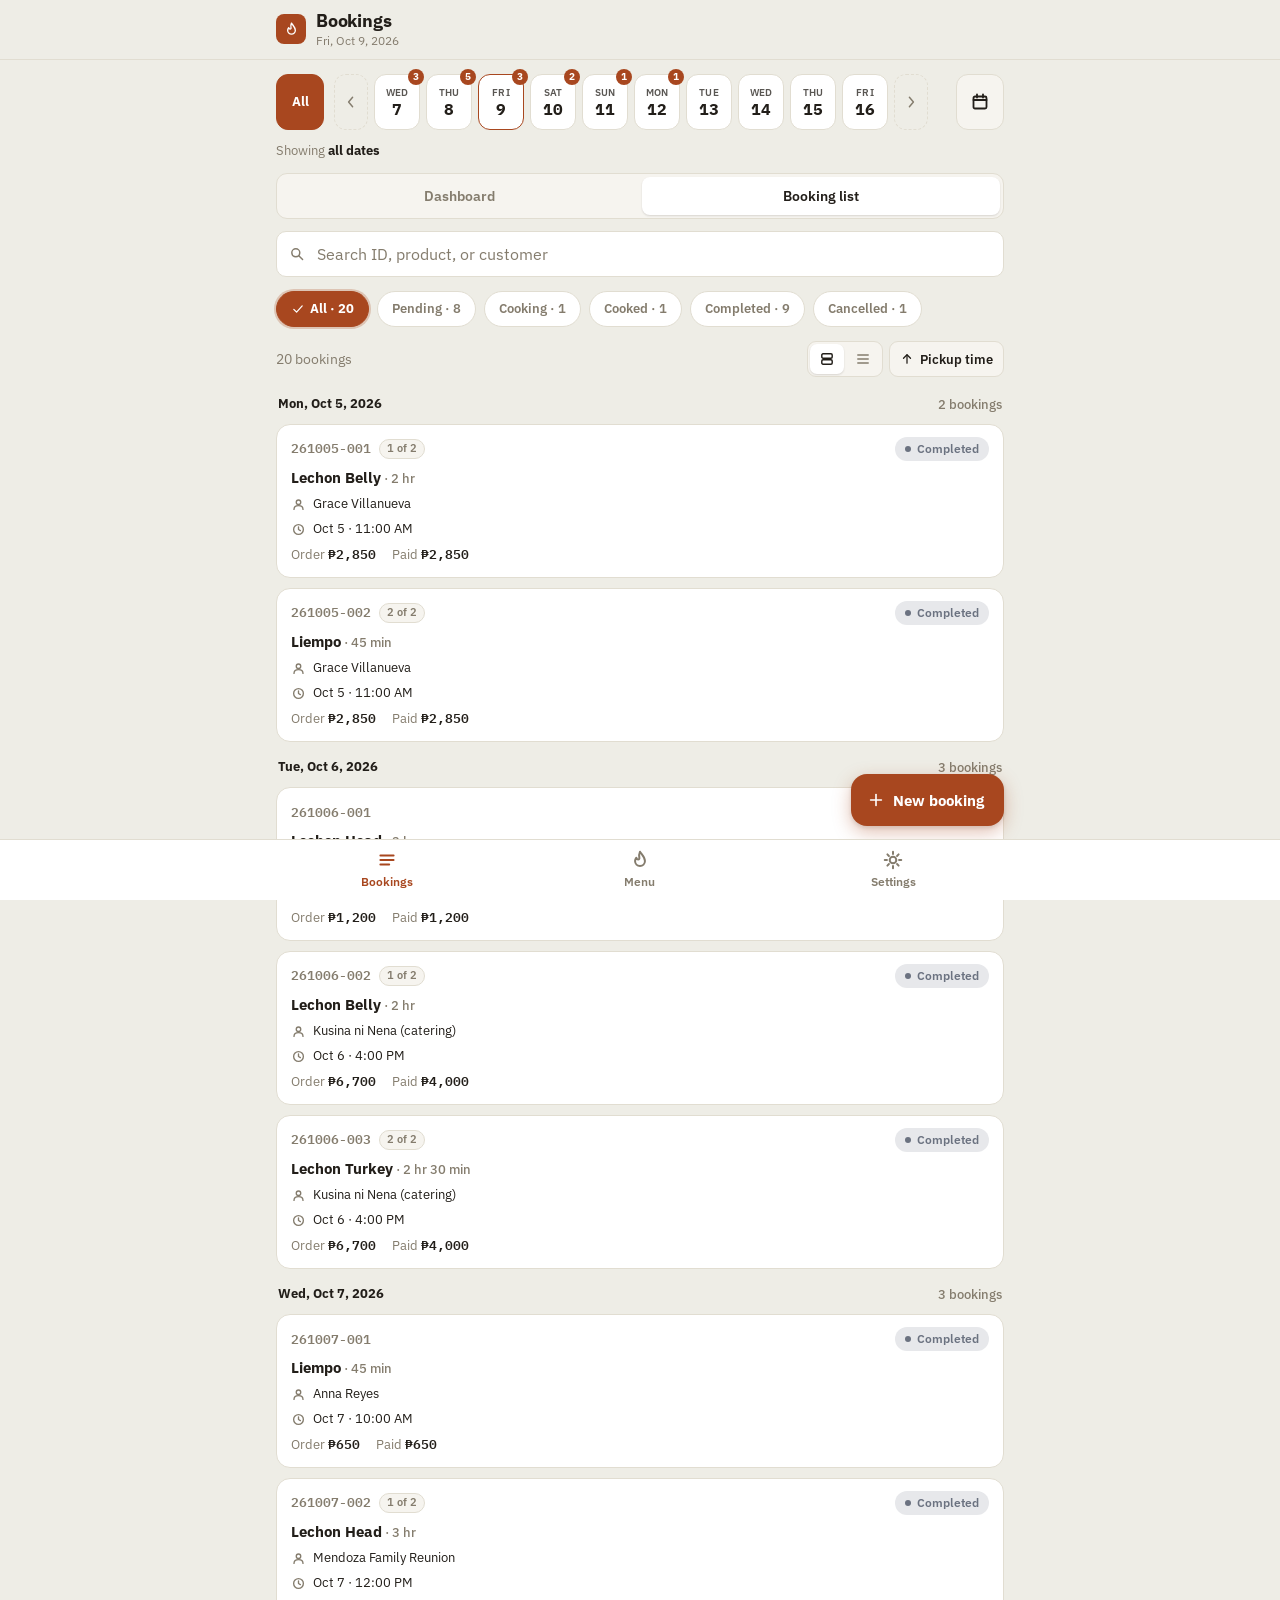
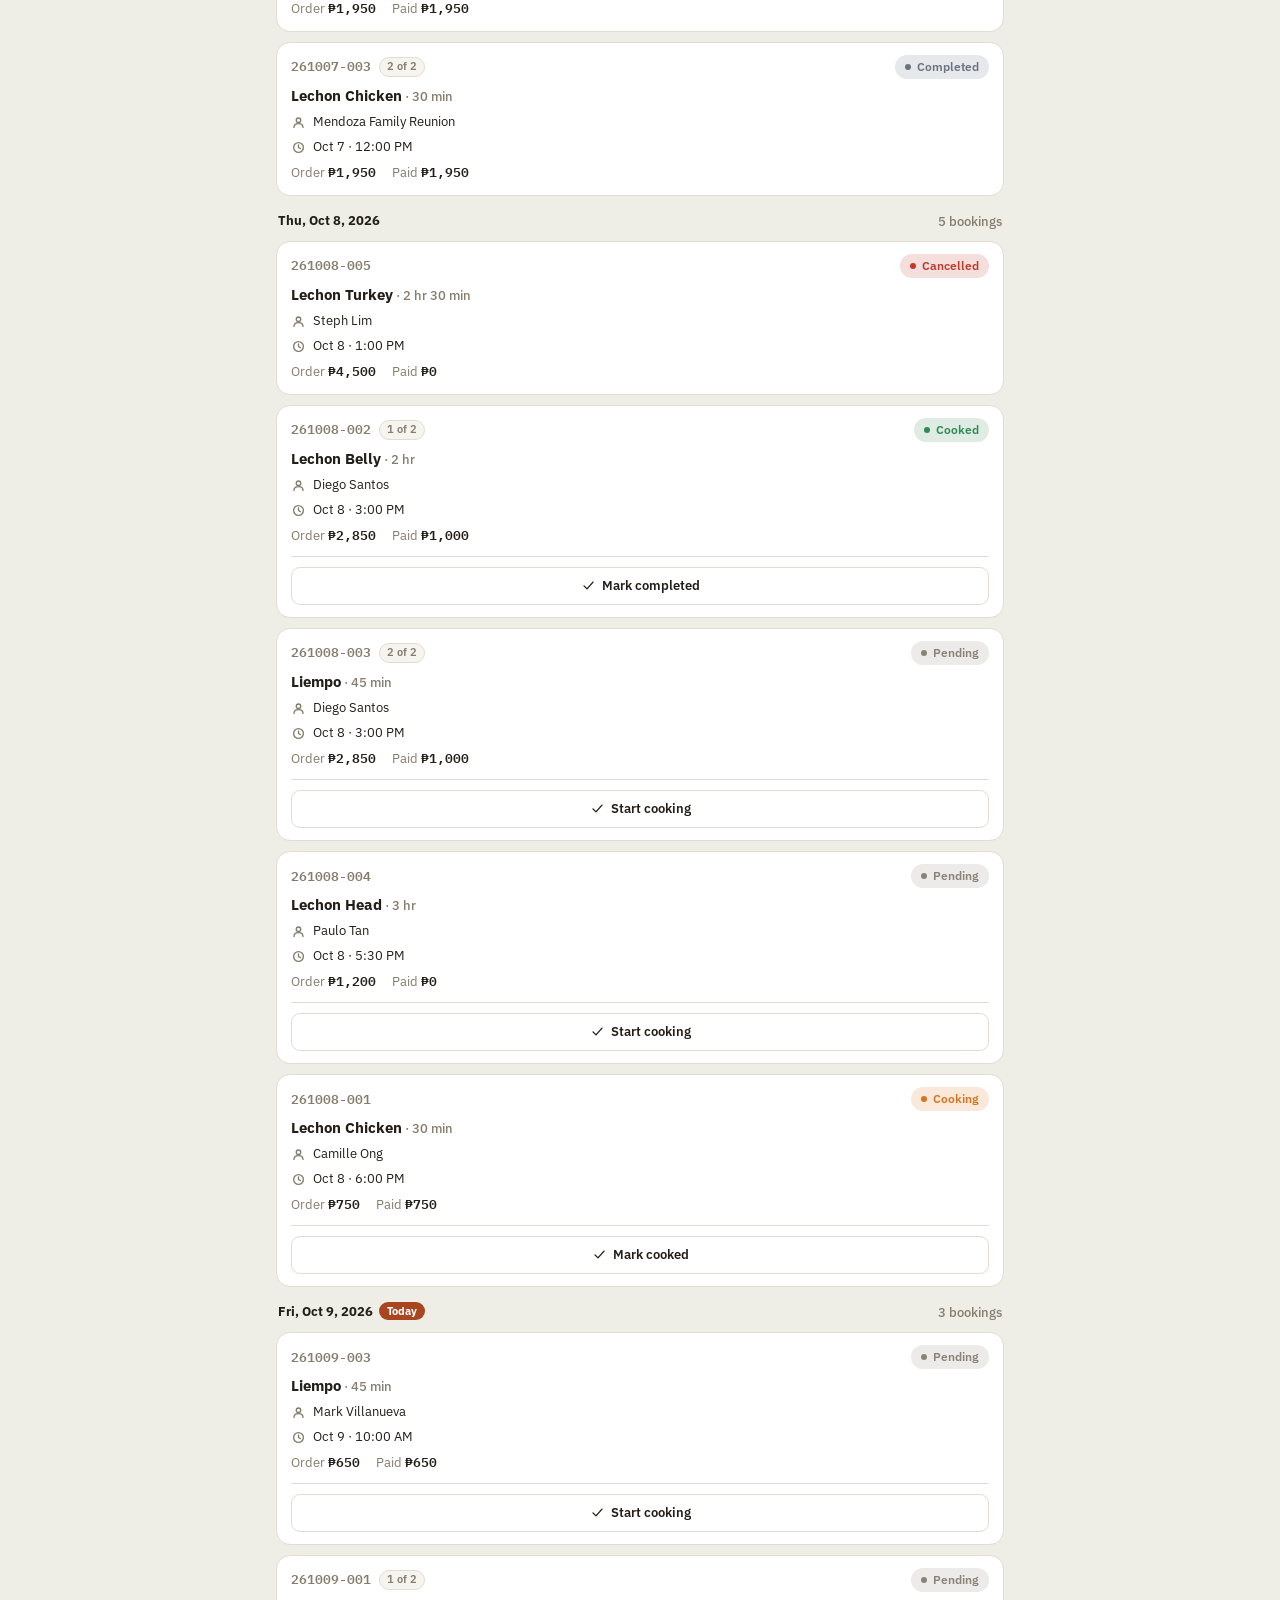
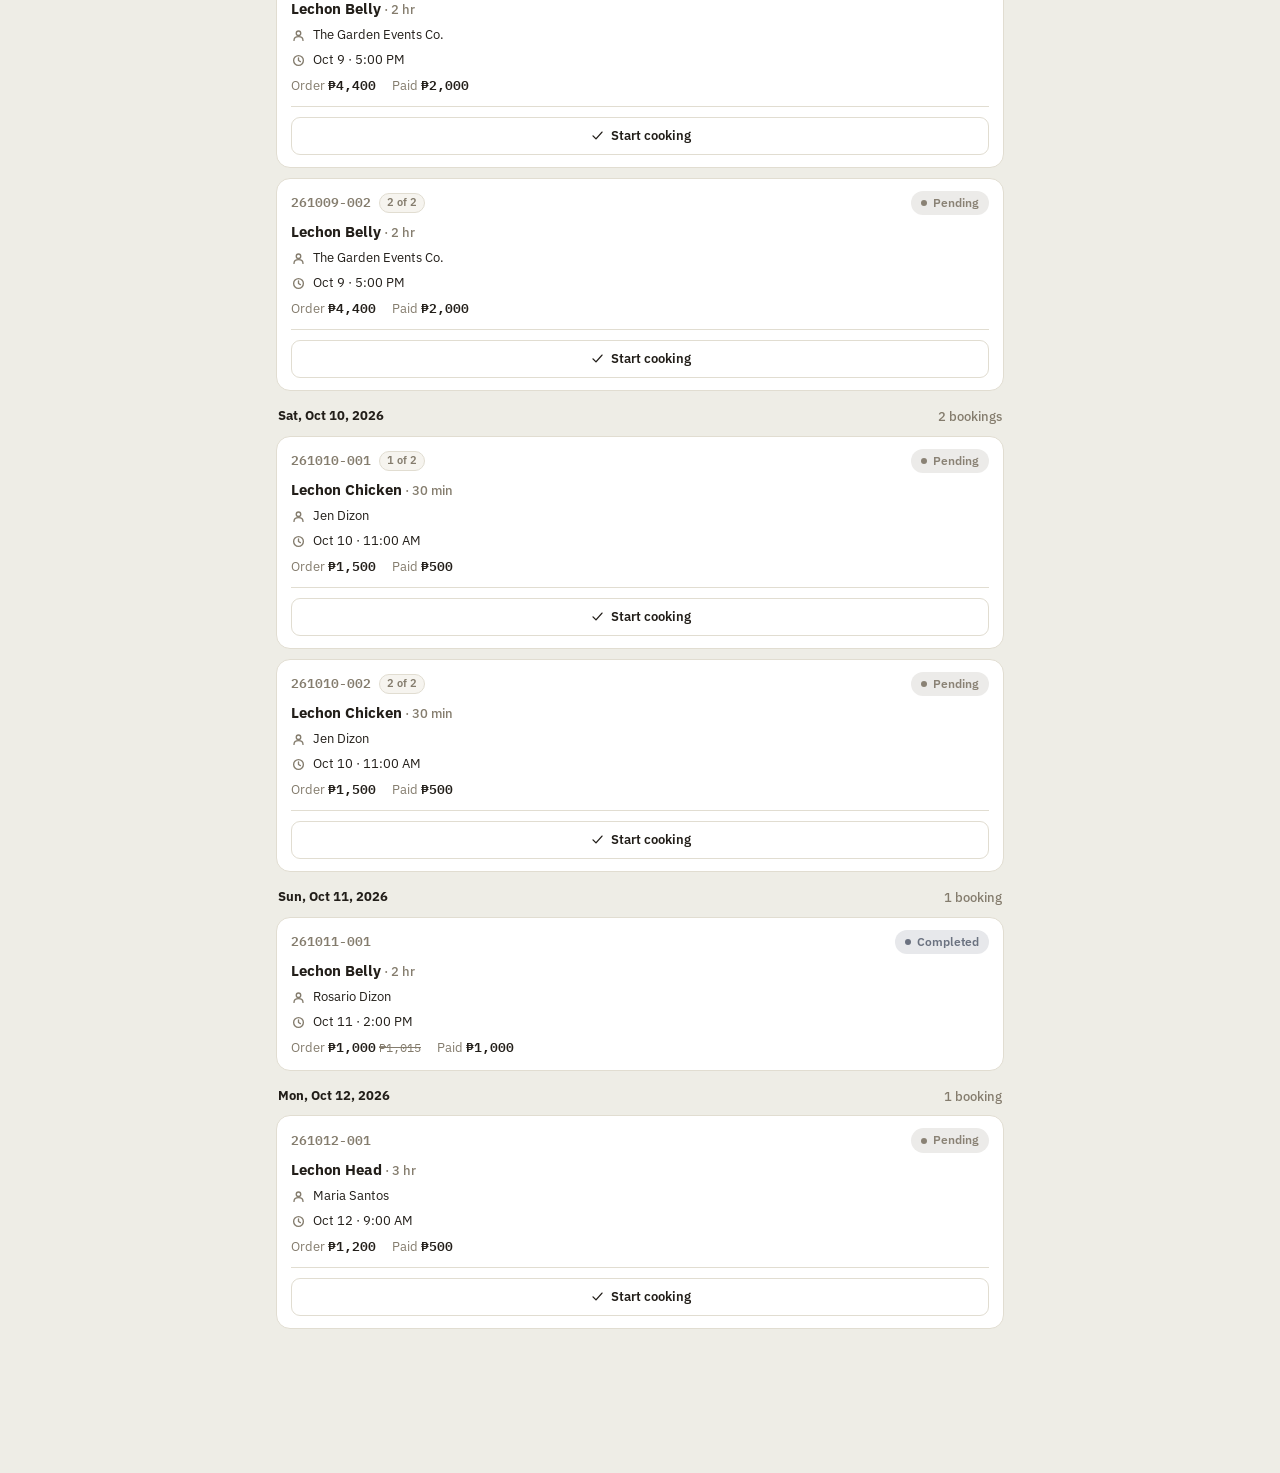
==== commit 51a99f6f: "Bookings: change a booking's pickup time (D35); fix selected status chip Pickup time (D35) - OrderSe" ====
--- a/docs/prototypes/bookings-prototype.html
+++ b/docs/prototypes/bookings-prototype.html
@@ -140,8 +140,9 @@
   .field-row { display: grid; grid-template-columns: 1fr 1fr; gap: 12px; }
 
   .chip-row { display: flex; gap: 8px; overflow-x: auto; margin: 0 -16px; padding: 2px 16px; }
-  .chip { flex-shrink: 0; height: 36px; padding: 0 14px; border-radius: 999px; border: 1px solid var(--border); background: var(--surface); color: var(--fg-muted); font-size: 13px; font-weight: 600; white-space: nowrap; }
-  .chip.active { background: var(--accent); border-color: var(--accent); color: var(--accent-fg); }
+  .chip { flex-shrink: 0; height: 36px; padding: 0 14px; border-radius: 999px; border: 1px solid var(--border); background: var(--surface); color: var(--fg-muted); font-size: 13px; font-weight: 600; white-space: nowrap; display: inline-flex; align-items: center; gap: 5px; }
+  /* The selected chip: accent fill, bolder text, a soft ring and a check mark (see the chip markup), so it is obvious which status is shown. */
+  .chip.active { background: var(--accent); border-color: var(--accent); color: var(--accent-fg); font-weight: 700; box-shadow: 0 0 0 2px color-mix(in srgb, var(--accent) 25%, transparent); }
   .list-meta { display: flex; align-items: center; justify-content: space-between; gap: 8px; min-height: 36px; }
   .list-meta-actions { display: flex; gap: 6px; min-width: 0; }
   .meta-btn {
@@ -253,15 +254,18 @@
   .bal-row { display: flex; justify-content: space-between; gap: 12px; align-items: center; padding: 10px 0; border-top: 1px solid var(--border); }
   .bal-row:first-child { border-top: none; padding-top: 0; }
   .bal-name { font-weight: 600; font-size: 14px; }
-  .kchart { display: block; width: 100%; height: auto; }
+  .kchart { display: flex; align-items: flex-start; min-width: 0; }
+  .kchart svg { display: block; flex: none; }
+  .kchart-scroll { flex: 1 1 auto; min-width: 0; overflow-x: auto; overflow-y: hidden; overscroll-behavior-x: contain; -webkit-overflow-scrolling: touch; scrollbar-width: thin; padding-bottom: 6px; }
+  .kchart-cap { font-size: 10.5px; color: var(--fg-muted); text-align: center; margin-top: 2px; }
   .kbar { fill: var(--status-cooking); opacity: 0.78; }
   .kbar.sel { opacity: 1; fill: var(--accent); }
   .khit { fill: transparent; cursor: pointer; }
   .ktick { font-family: var(--font-mono); font-size: 10.5px; fill: var(--fg-muted); }
-  .kcap { font-family: var(--font-body); font-size: 10.5px; fill: var(--fg-muted); }
   .kcount { font-family: var(--font-mono); font-size: 11px; font-weight: 600; fill: var(--fg); }
   .kgrid { stroke: var(--border); stroke-width: 1; }
   .kaxis { stroke: var(--fg-muted); stroke-width: 1; }
+  .know { stroke: var(--accent); stroke-width: 1.5; stroke-dasharray: 4 3; pointer-events: none; }
   .kreadout { margin-top: 8px; font-size: 12.5px; color: var(--fg-muted); min-height: 18px; }
   .kreadout b { color: var(--fg); }
 
@@ -456,8 +460,11 @@
    - Booking cards show the ORDER's money ("Order ₱4,400 · Paid ₱2,000"), so a booking
      from a multi-booking order carries a "1 of 2" tag after its ID (numbered by booking
      ID, cancelled included) to show the figures are shared with other cards.
-   - Kitchen load: real SVG <text> labels sized to the screen, tap a bar to read its
-     time window (no hover on touch).
+   - Kitchen load (D31): a fixed 12 AM – 11:59 PM axis for the selected date, 40 px per
+     hour with a label under every hour, so the plot scrolls sideways while the y-axis
+     labels stay put. Today shows a dashed "now" line and opens centred on it; other
+     dates open an hour before the first busy bar. Tap a bar to read its time window
+     (no hover on touch).
 
    Rendering: full re-render on clicks (scroll positions preserved); typing only
    redraws the regions that depend on it, so the keyboard never closes mid-typing.
@@ -621,6 +628,13 @@
     const ampm = h >= 12 ? 'PM' : 'AM';
     h = h % 12; if (h === 0) h = 12;
     return h + ':' + pad2(m) + ' ' + ampm;
+  }
+  // "5 PM": the kitchen chart's hour ticks.
+  function formatHourFromMinutes(absMin) {
+    let h = Math.floor((((Math.round(absMin) % 1440) + 1440) % 1440) / 60);
+    const ampm = h >= 12 ? 'PM' : 'AM';
+    h = h % 12; if (h === 0) h = 12;
+    return h + ' ' + ampm;
   }
   function nowOnToday() {
     const now = new Date();
@@ -746,6 +760,7 @@
     confirm: null,       // { bookingId, actionLabel, nextStatusLabel } | null
     discountDraft: null, // { orderKey, value } | null
     paymentDraft: null,  // { orderKey, value } | null
+    pickupDraft: null,   // { orderKey, value, error } | null  (value = datetime-local text; D35)
     nextSeqToday: 4,
     newForm: defaultNewForm(),
     kitchenSel: null,    // index of the tapped kitchen-load bar
@@ -943,7 +958,7 @@
             <span class="pin-icon">${icon('<rect x="4" y="9" width="12" height="8.5" rx="2"></rect><path d="M6.5 9V6.5a3.5 3.5 0 017 0V9"></path>', 20)}</span>
             <h2 id="pin-title">Enter your PIN to continue</h2>
             <p class="pin-detail">${esc(p.detail)}</p>
-            ${p.rememberMs ? `<p class="pin-detail" style="font-size:12px;">Payments, write-offs and cancellations won't ask again for ${Math.round(p.rememberMs / 60000)} minutes.</p>` : ''}
+            ${p.rememberMs ? `<p class="pin-detail" style="font-size:12px;">Payments, write-offs, pickup changes and cancellations won't ask again for ${Math.round(p.rememberMs / 60000)} minutes.</p>` : ''}
           </div>
           <div class="pin-dots ${p.shake ? 'pin-shake' : ''}" aria-live="polite" aria-label="${p.entry.length} digits entered">${dots}</div>
           <div class="pin-msg" role="alert">${esc(msg)}</div>
@@ -965,8 +980,8 @@
   // Actions — the only code allowed to mutate state.
   // ---------------------------------------------------------------------------------
   const Actions = {
-    openDetail(bookingId) { state.drawer = { type: 'detail', bookingId }; state.discountDraft = null; state.paymentDraft = null; render(); },
-    closeDrawer() { state.drawer = null; state.discountDraft = null; state.paymentDraft = null; render(); },
+    openDetail(bookingId) { state.drawer = { type: 'detail', bookingId }; state.discountDraft = null; state.paymentDraft = null; state.pickupDraft = null; render(); },
+    closeDrawer() { state.drawer = null; state.discountDraft = null; state.paymentDraft = null; state.pickupDraft = null; render(); },
     openNewForm() { state.drawer = { type: 'new' }; render(); },
 
     openSheet(name) {
@@ -1049,7 +1064,7 @@
         const current = state.items.filter((it) => it.orderKey === orderKey);
         if (!orderCancellable(current)) { showToast("Can't cancel — part of this order is already cooked or completed."); render(); return; }
         state.items = state.items.map((it) => (it.orderKey === orderKey && it.status !== 'cancelled' ? Object.assign({}, it, { status: 'cancelled' }) : it));
-        state.discountDraft = null; state.paymentDraft = null;
+        state.discountDraft = null; state.paymentDraft = null; state.pickupDraft = null;
         showToast(toCancel.length === 1 ? ids[0] + ' cancelled' : 'Order cancelled · ' + toCancel.length + ' bookings');
         render();
       });
@@ -1059,6 +1074,7 @@
       const order = state.orders.find((o) => o.key === orderKey);
       state.discountDraft = { orderKey, value: order && order.discountAmount ? String(order.discountAmount) : '' };
       state.paymentDraft = null;
+      state.pickupDraft = null;
       state.focusAfterRender = 'discount-input';
       render();
     },
@@ -1105,6 +1121,7 @@
       const bal = order ? orderBalance(order) : 0;
       state.paymentDraft = { orderKey, value: bal > 0 ? String(bal) : '' };
       state.discountDraft = null;
+      state.pickupDraft = null;
       state.focusAfterRender = 'payment-input';
       render();
     },
@@ -1127,6 +1144,47 @@
         state.orders = state.orders.map((o) => (o.key === orderKey ? Object.assign({}, o, { amountPaid: o.amountPaid + paid }) : o)); // additive, never an overwrite
         state.paymentDraft = null;
         showToast('Recorded ' + formatMoney(paid) + ' payment');
+        render();
+      });
+    },
+
+    // Change the pickup of the whole order (D35). Same picker as New booking, Bookings PIN (3-minute window), booking IDs stay.
+    openPickupEditor(orderKey) {
+      const order = state.orders.find((o) => o.key === orderKey);
+      if (!order) return;
+      state.pickupDraft = { orderKey, value: order.pickupAt, error: '' };
+      state.discountDraft = null; state.paymentDraft = null; // opening one editor closes the others
+      render();
+    },
+    cancelPickupEdit() { state.pickupDraft = null; render(); },
+    savePickup() {
+      const draft = state.pickupDraft;
+      if (!draft) return;
+      const orderKey = draft.orderKey;
+      const order = state.orders.find((o) => o.key === orderKey);
+      if (!order) return;
+      const value = (draft.value || '').slice(0, 16);
+      const fail = (msg) => { state.pickupDraft = Object.assign({}, draft, { error: msg }); render(); };
+      if (!value) return fail('Pick a date and time.');
+      const day = value.slice(0, 10);
+      if (day < MIN_SCHEDULABLE_DATE || day > MAX_SCHEDULABLE_DATE) return fail('Pickup must be within 6 months of today.');
+      if (value === order.pickupAt) { state.pickupDraft = null; render(); return; } // unchanged: no PIN, nothing saved
+      const activeIds = state.items.filter((it) => it.orderKey === orderKey && it.status !== 'cancelled').map((it) => it.bookingId).sort();
+      requestPin({
+        detail: 'Move the pickup for ' + customerLabel(order) + ' (' + activeIds.join(', ') + ') to ' + formatDateTime(value) + '.',
+        confirmLabel: 'Move',
+        rememberMs: BOOKING_PIN_REMEMBER_MS
+      }, () => {
+        // Checked again after the PIN, like cancel: nothing may be cooked or completed by now.
+        const current = state.items.filter((it) => it.orderKey === orderKey);
+        if (!orderCancellable(current)) {
+          state.pickupDraft = Object.assign({}, draft, { error: "Can't change the pickup — part of this order is already cooked or completed." });
+          render();
+          return;
+        }
+        state.orders = state.orders.map((o) => (o.key === orderKey ? Object.assign({}, o, { pickupAt: value }) : o)); // the whole order moves; IDs stay
+        state.pickupDraft = null;
+        showToast('Pickup moved to ' + formatDateTime(value));
         render();
       });
     },
@@ -1397,8 +1455,11 @@
 
     // ---- kitchen load (specific date, today or later) ----
     const showKitchenLoad = !!selectedDate && selectedDate >= TODAY;
-    const CW = kitchenChartWidth(), CH = 200;
-    const kitchen = { hasData: false, bars: [], xTicks: [], yTicks: [], CW, CH, baseY: 0, padLeft: 30, padRight: 8, plotTop: 18 };
+    // D31: fixed day axis, 12 AM – 11:59 PM of the selected date, HOUR_W px per hour. The plot is wider than the
+    // screen and scrolls sideways; the y-axis labels sit in a fixed AXIS_W column to its left.
+    const CW = kitchenChartWidth(), CH = 184, AXIS_W = 30, HOUR_W = 40;
+    const kitchen = { hasData: false, bars: [], xTicks: [], yTicks: [], CW, CH, axisW: AXIS_W, baseY: 0, plotTop: 18,
+      plotRight: 24 * HOUR_W, plotWidth: 24 * HOUR_W + 8, nowX: null, openScroll: 0 };
     if (showKitchenLoad) {
       const nowMin = toAbsMinutes(nowOnToday());
       const intervals = dashItems.filter((it) => it.status === 'pending' || it.status === 'cooking').map((it) => {
@@ -1418,7 +1479,6 @@
       });
       if (intervals.length > 0) {
         kitchen.hasData = true;
-        const rangeStart = Math.min.apply(null, intervals.map((iv) => iv.startMin));
         const rangeEnd = Math.max.apply(null, intervals.map((iv) => iv.endMin));
         const deltaMap = {};
         intervals.forEach((iv) => {
@@ -1430,34 +1490,44 @@
         const steps = times.map((t) => { running += deltaMap[t]; return { t, count: running }; });
         const maxCount = steps.reduce((m, s) => Math.max(m, s.count), 0);
 
-        const padLeft = kitchen.padLeft, padRight = kitchen.padRight, padTop = kitchen.plotTop, padBottom = 40;
-        const plotW = CW - padLeft - padRight, plotH = CH - padTop - padBottom;
-        const span = Math.max(1, rangeEnd - rangeStart);
-        const xScale = (t) => padLeft + ((t - rangeStart) / span) * plotW;
+        const padTop = kitchen.plotTop, padBottom = 24;
+        const plotH = CH - padTop - padBottom;
+        const dayStart = toAbsMinutes(selectedDate + 'T00:00'), dayEnd = dayStart + 1440;
+        const xScale = (t) => ((t - dayStart) / 60) * HOUR_W;
         const yScale = (c) => padTop + (1 - (maxCount > 0 ? c / maxCount : 0)) * plotH;
         const yBase = padTop + plotH;
         kitchen.baseY = yBase;
         kitchen.plotH = plotH;
 
+        // Bar parts outside the day are cut off; the tooltip and readout keep the bar's real times.
         kitchen.bars = steps.map((s, i) => {
           const segEnd = (i + 1 < steps.length) ? steps[i + 1].t : rangeEnd;
-          const x1 = xScale(s.t), x2 = xScale(segEnd);
+          const x1 = xScale(Math.max(s.t, dayStart)), x2 = xScale(Math.min(segEnd, dayEnd));
           const yTop = yScale(s.count);
           return {
-            index: i, x: x1, width: Math.max(0, x2 - x1), y: yTop, height: Math.max(0, yBase - yTop),
+            x: x1, width: x2 - x1, y: yTop, height: Math.max(0, yBase - yTop),
             count: s.count, showLabel: (x2 - x1) >= 18 && s.count > 0,
             startLabel: formatClockFromMinutes(s.t), endLabel: formatClockFromMinutes(segEnd),
             tooltip: s.count + ' cooking · ' + formatClockFromMinutes(s.t) + ' – ' + formatClockFromMinutes(segEnd)
           };
-        }).filter((b) => b.width > 0);
-
-        const tickCount = CW < 420 ? 3 : 5;
-        for (let i = 0; i <= tickCount; i++) {
-          const t = rangeStart + (span * i) / tickCount;
-          kitchen.xTicks.push({ x: xScale(t), label: formatClockFromMinutes(t), anchor: i === 0 ? 'start' : (i === tickCount ? 'end' : 'middle') });
+        }).filter((b) => b.width > 0).map((b, i) => Object.assign(b, { index: i }));
+
+        // One tick per hour: 12 AM … 11 PM. The first is left-anchored so it isn't clipped.
+        for (let h = 0; h < 24; h++) {
+          kitchen.xTicks.push({ x: h * HOUR_W, label: formatHourFromMinutes(dayStart + h * 60), anchor: h === 0 ? 'start' : 'middle' });
         }
         const yStep = maxCount > 6 ? 2 : 1;
         for (let c = 0; c <= maxCount; c += yStep) kitchen.yTicks.push({ y: yScale(c), label: String(c) });
+
+        // Today: a "now" line, and the chart opens centred on it. Other dates open an hour before the first busy bar.
+        const nowAbs = toAbsMinutes(nowOnToday());
+        if (nowAbs >= dayStart && nowAbs < dayEnd) kitchen.nowX = xScale(nowAbs);
+        const visible = CW - AXIS_W;
+        const firstBusy = kitchen.bars.find((b) => b.count > 0);
+        const target = kitchen.nowX != null ? kitchen.nowX - visible / 2 : (firstBusy ? firstBusy.x - HOUR_W : 0);
+        kitchen.openScroll = Math.min(Math.max(0, target), Math.max(0, kitchen.plotWidth - visible));
+        // A new date or width gets a new scroll key, so it opens at openScroll; other re-renders keep the user's scroll.
+        kitchen.scrollKey = 'kitchen-' + selectedDate + '-' + CW;
       }
     }
 
@@ -1473,7 +1543,8 @@
       const hasDiscount = !!(order && order.discountAmount);
       const discountEditing = !!(order && state.discountDraft && state.discountDraft.orderKey === order.key);
       const paymentEditing = !!(order && state.paymentDraft && state.paymentDraft.orderKey === order.key);
-      const showDiscountRemainingBalance = !!order && balance > 0 && balance < order.totalAmount * 0.1 && !discountEditing && !paymentEditing;
+      const pickupEditing = !!(order && state.pickupDraft && state.pickupDraft.orderKey === order.key);
+      const showDiscountRemainingBalance = !!order && balance > 0 && balance < order.totalAmount * 0.1 && !discountEditing && !paymentEditing && !pickupEditing;
       const pct = order && order.totalAmount > 0 ? Math.round((balance / order.totalAmount) * 1000) / 10 : 0;
       const orderItems = items.filter((it) => it.orderKey === selectedItem.orderKey);
       detail = {
@@ -1481,6 +1552,9 @@
         product: selectedItem.product,
         cookingTimeLabel: product ? formatDuration(product.cookingTimeMin) : '—',
         pickupLabel: order ? formatDateTime(order.pickupAt) : '—',
+        // D35: the pickup can move while the order has a pending/cooking item and nothing cooked or completed (same test as cancelling).
+        canEditPickup: !!order && orderCancellable(orderItems) && !pickupEditing,
+        pickupEditing, pickupDraftValue: pickupEditing ? state.pickupDraft.value : '', pickupError: pickupEditing ? state.pickupDraft.error : '',
         customer: customerLabel(order),
         phone: order && order.phone ? order.phone : '',
         statusLabel: meta.label, statusColor: meta.css,
@@ -1491,11 +1565,11 @@
         discountLabel: order ? '−' + formatMoney(order.discountAmount || 0) : '',
         netTotalLabel: order ? formatMoney(netTotal(order)) : '—',
         maxDiscountLabel: order ? formatMoney(order.totalAmount) : '',
-        showApplyDiscountLink: !!order && !hasDiscount && !discountEditing && !paymentEditing,
+        showApplyDiscountLink: !!order && !hasDiscount && !discountEditing && !paymentEditing && !pickupEditing,
         showDiscountRow: hasDiscount && !discountEditing,
         canEditDiscount: !paymentEditing,
         discountEditing, discountDraftValue: discountEditing ? state.discountDraft.value : '',
-        showRecordPaymentLink: !!order && balance > 0 && !paymentEditing && !discountEditing,
+        showRecordPaymentLink: !!order && balance > 0 && !paymentEditing && !discountEditing && !pickupEditing,
         paymentEditing, paymentDraftValue: paymentEditing ? state.paymentDraft.value : '',
         showDiscountRemainingBalance, remainingBalancePctLabel: pct + '%',
         notes: order && order.notes ? order.notes : '',
@@ -1603,21 +1677,29 @@
 
   function renderKitchenChart(k) {
     const sel = state.kitchenSel;
-    const grid = k.yTicks.map((t) => `<line class="kgrid" x1="${k.padLeft}" x2="${k.CW - k.padRight}" y1="${t.y.toFixed(1)}" y2="${t.y.toFixed(1)}"></line><text class="ktick" x="${k.padLeft - 6}" y="${(t.y + 3.5).toFixed(1)}" text-anchor="end">${t.label}</text>`).join('');
+    const yLabels = k.yTicks.map((t) => `<text class="ktick" x="${k.axisW - 6}" y="${(t.y + 3.5).toFixed(1)}" text-anchor="end">${t.label}</text>`).join('');
+    const grid = k.yTicks.map((t) => `<line class="kgrid" x1="0" x2="${k.plotRight}" y1="${t.y.toFixed(1)}" y2="${t.y.toFixed(1)}"></line>`).join('');
     const bars = k.bars.map((b) => `
       <rect class="kbar ${sel === b.index ? 'sel' : ''}" x="${b.x.toFixed(1)}" y="${b.y.toFixed(1)}" width="${Math.max(0.5, b.width - 1).toFixed(1)}" height="${b.height.toFixed(1)}" rx="2"></rect>
       ${b.showLabel ? `<text class="kcount" x="${(b.x + b.width / 2).toFixed(1)}" y="${(b.y - 5).toFixed(1)}" text-anchor="middle">${b.count}</text>` : ''}
       <rect class="khit" data-action="kitchen-bar" data-index="${b.index}" x="${b.x.toFixed(1)}" y="${k.plotTop}" width="${b.width.toFixed(1)}" height="${(k.baseY - k.plotTop).toFixed(1)}"><title>${esc(b.tooltip)}</title></rect>`).join('');
-    const xTicks = k.xTicks.map((t) => `<text class="ktick" x="${t.x.toFixed(1)}" y="${(k.baseY + 16).toFixed(1)}" text-anchor="${t.anchor}">${t.label}</text>`).join('');
+    const xTicks = k.xTicks.map((t) => `<line class="kaxis" x1="${t.x.toFixed(1)}" x2="${t.x.toFixed(1)}" y1="${k.baseY.toFixed(1)}" y2="${(k.baseY + 3).toFixed(1)}"></line><text class="ktick" x="${t.x.toFixed(1)}" y="${(k.baseY + 16).toFixed(1)}" text-anchor="${t.anchor}">${t.label}</text>`).join('');
+    const nowLine = k.nowX != null ? `<line class="know" x1="${k.nowX.toFixed(1)}" x2="${k.nowX.toFixed(1)}" y1="${(k.plotTop - 8).toFixed(1)}" y2="${k.baseY.toFixed(1)}"></line>` : '';
     const selected = sel != null ? k.bars.find((b) => b.index === sel) : null;
     return `
-      <svg class="kchart" viewBox="0 0 ${k.CW} ${k.CH}" role="img" aria-label="Kitchen load: items cooking at once over the day">
-        ${grid}
-        ${bars}
-        <line class="kaxis" x1="${k.padLeft}" x2="${k.CW - k.padRight}" y1="${k.baseY.toFixed(1)}" y2="${k.baseY.toFixed(1)}"></line>
-        ${xTicks}
-        <text class="kcap" x="${(k.padLeft + (k.CW - k.padLeft - k.padRight) / 2).toFixed(1)}" y="${k.CH - 4}" text-anchor="middle">Time of day</text>
-      </svg>
+      <div class="kchart">
+        <svg class="kchart-axis" width="${k.axisW}" height="${k.CH}" aria-hidden="true">${yLabels}</svg>
+        <div class="kchart-scroll" data-scroll-key="${k.scrollKey}" data-open-scroll="${k.openScroll.toFixed(1)}">
+          <svg width="${k.plotWidth}" height="${k.CH}" role="img" aria-label="Kitchen load: items cooking at once from 12 AM to 11:59 PM">
+            ${grid}
+            ${bars}
+            ${nowLine}
+            <line class="kaxis" x1="0" x2="${k.plotRight}" y1="${k.baseY.toFixed(1)}" y2="${k.baseY.toFixed(1)}"></line>
+            ${xTicks}
+          </svg>
+        </div>
+      </div>
+      <div class="kchart-cap">Time of day${k.nowX != null ? ' · dashed line = now' : ''}</div>
       <div class="kreadout" aria-live="polite">${selected ? `<b>${selected.count} cooking</b> · ${selected.startLabel} – ${selected.endLabel}` : 'Tap a bar to see its time window.'}</div>`;
   }
 
@@ -1716,7 +1798,7 @@
         <input class="input" type="search" enterkeyhint="search" data-input="search" value="${esc(state.search)}" placeholder="Search ID, product, or customer" autocomplete="off" />
       </label>
       <div class="chip-row no-scrollbar" data-scroll-key="chips">
-        ${vm.chips.map((c) => `<button type="button" class="chip ${c.active ? 'active' : ''}" data-action="set-status-filter" data-key="${c.key}" aria-pressed="${c.active}">${c.label}</button>`).join('')}
+        ${vm.chips.map((c) => `<button type="button" class="chip ${c.active ? 'active' : ''}" data-action="set-status-filter" data-key="${c.key}" aria-pressed="${c.active}">${c.active ? icon(ICONS.check, 14) : ''}${c.label}</button>`).join('')}
       </div>
       <div class="list-meta">
         <span class="muted" data-region="count">${vm.countLabel}</span>
@@ -1809,7 +1891,15 @@
             <p class="dsec-title">Booking</p>
             <div class="drow"><span class="k">Product</span><span class="v">${esc(d.product)}</span></div>
             <div class="drow"><span class="k">Cooking time</span><span class="v">${d.cookingTimeLabel}</span></div>
-            <div class="drow"><span class="k">Pickup</span><span class="v">${d.pickupLabel}</span></div>
+            <div class="drow"><span class="k">Pickup${d.canEditPickup ? ` <button type="button" class="text-btn" data-action="open-pickup" data-order-key="${ok}">Edit</button>` : ''}</span><span class="v">${d.pickupLabel}</span></div>
+            ${d.pickupEditing ? `
+            <div class="inline-editor">
+              <label class="field-label" for="pickup-input">Pickup date &amp; time</label>
+              <input id="pickup-input" class="input" type="datetime-local" data-input="pickup-draft" value="${esc(d.pickupDraftValue)}" min="${MIN_SCHEDULABLE_DATE}T00:00" max="${MAX_SCHEDULABLE_DATE}T23:59" />
+              <span class="caption">Moves every booking in this order. Booking IDs stay the same.</span>
+              ${d.pickupError ? `<p class="form-error" role="alert">${esc(d.pickupError)}</p>` : ''}
+              <div class="inline-row"><button type="button" class="btn btn-sm" data-action="cancel-pickup">Cancel</button><button type="button" class="btn btn-sm btn-primary" data-action="save-pickup">Save pickup</button></div>
+            </div>` : ''}
           </section>
           <section class="card">
             <p class="dsec-title">Customer</p>
@@ -2013,6 +2103,7 @@
       const s = saved[el.dataset.scrollKey];
       if (el.dataset.scrollKey === 'strip' && state.resetStripScroll) return;
       if (s) { el.scrollLeft = s[0]; el.scrollTop = s[1]; }
+      else if (el.dataset.openScroll) el.scrollLeft = parseFloat(el.dataset.openScroll); // kitchen chart: new date or width
     });
     state.resetStripScroll = false;
     if (!state.drawer) window.scrollTo(0, y);
@@ -2080,6 +2171,9 @@
       case 'open-payment': Actions.openPaymentEditor(d.orderKey); break;
       case 'cancel-payment': Actions.cancelPaymentEdit(); break;
       case 'save-payment': Actions.savePayment(); break;
+      case 'open-pickup': Actions.openPickupEditor(d.orderKey); break;
+      case 'cancel-pickup': Actions.cancelPickupEdit(); break;
+      case 'save-pickup': Actions.savePickup(); break;
       case 'select-line-product': Actions.setLineProduct(parseInt(d.index, 10), d.product); break;
       case 'qty-step': Actions.stepQty(parseInt(d.index, 10), parseInt(d.delta, 10)); break;
       case 'add-line': Actions.addLineItem(); break;
@@ -2118,6 +2212,7 @@
     if (key === 'search') { state.search = el.value; renderRegions(['results', 'count']); return; }
     if (key === 'discount-draft') { if (state.discountDraft) state.discountDraft.value = el.value; return; }
     if (key === 'payment-draft') { if (state.paymentDraft) state.paymentDraft.value = el.value; return; }
+    if (key === 'pickup-draft') { if (state.pickupDraft) state.pickupDraft.value = el.value; return; }
     if (key === 'line-qty') {
       const i = parseInt(el.dataset.index, 10);
       const lines = state.newForm.lineItems.slice();
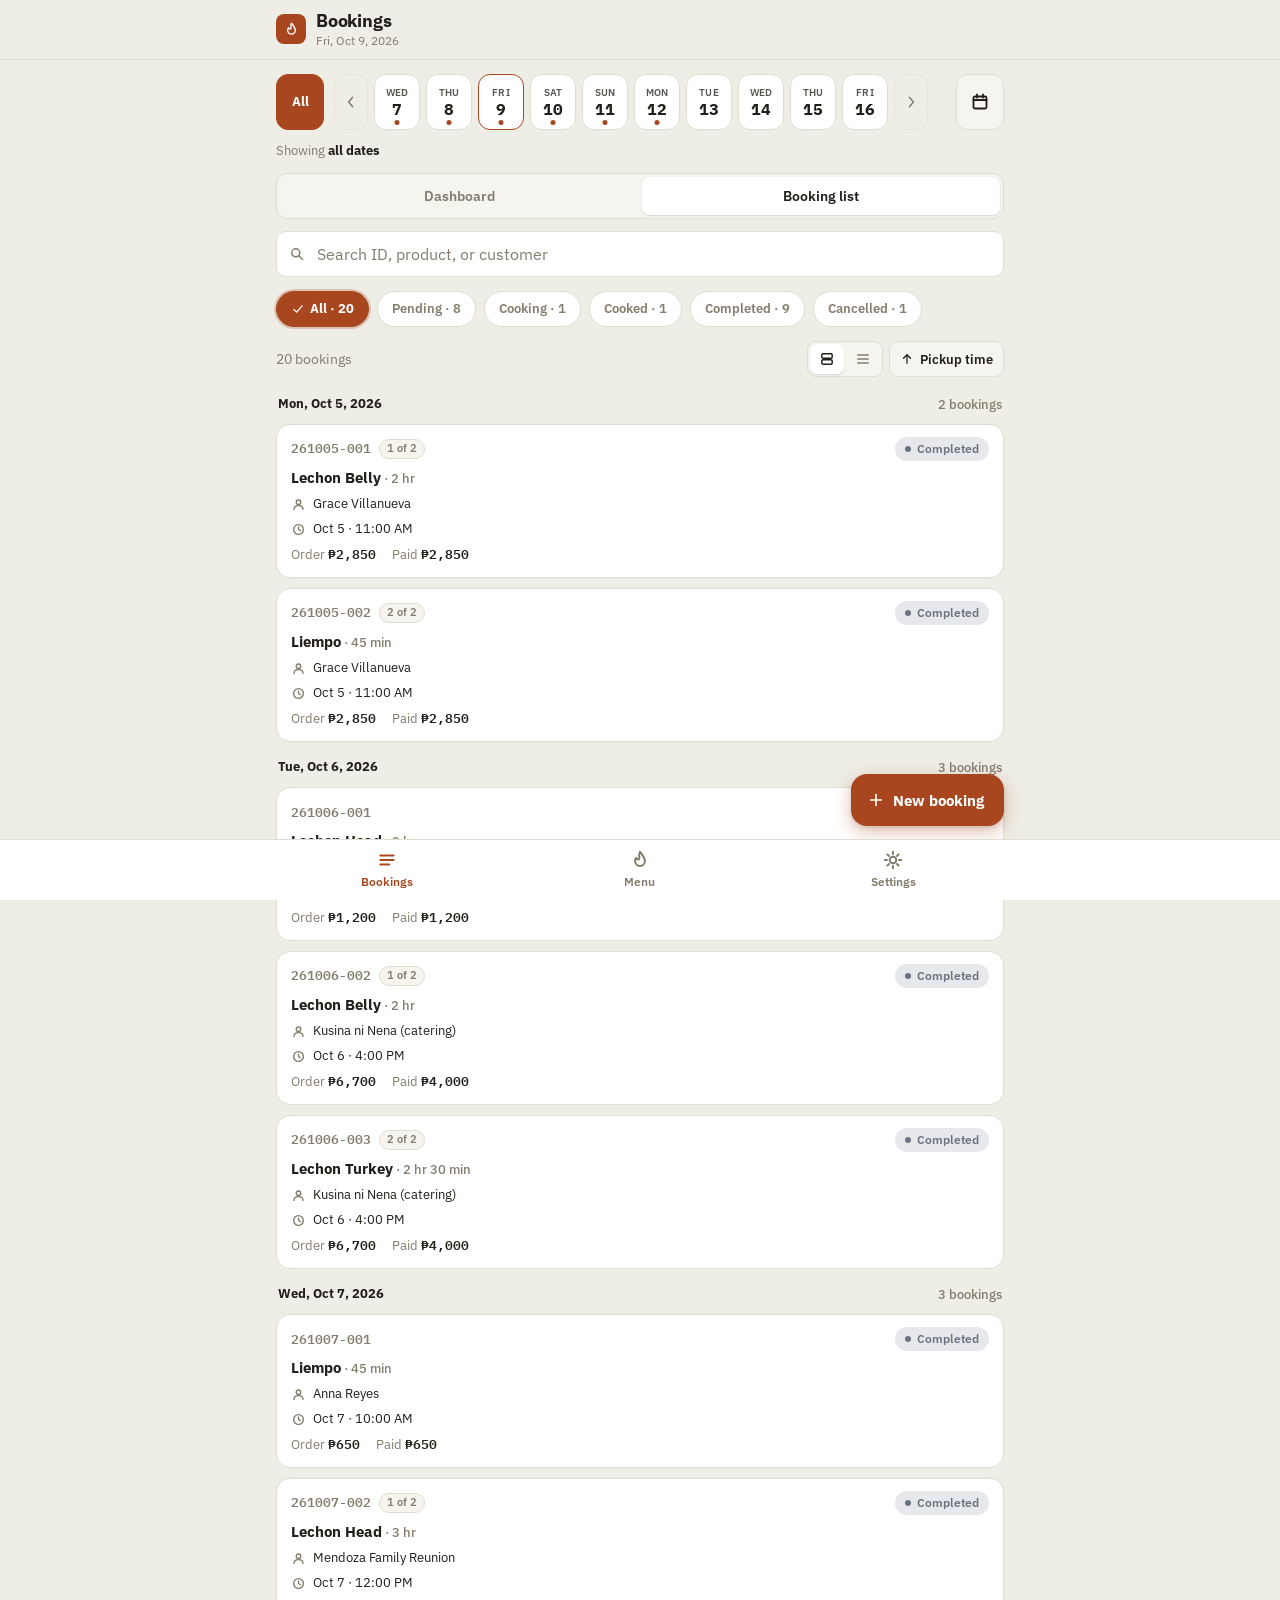
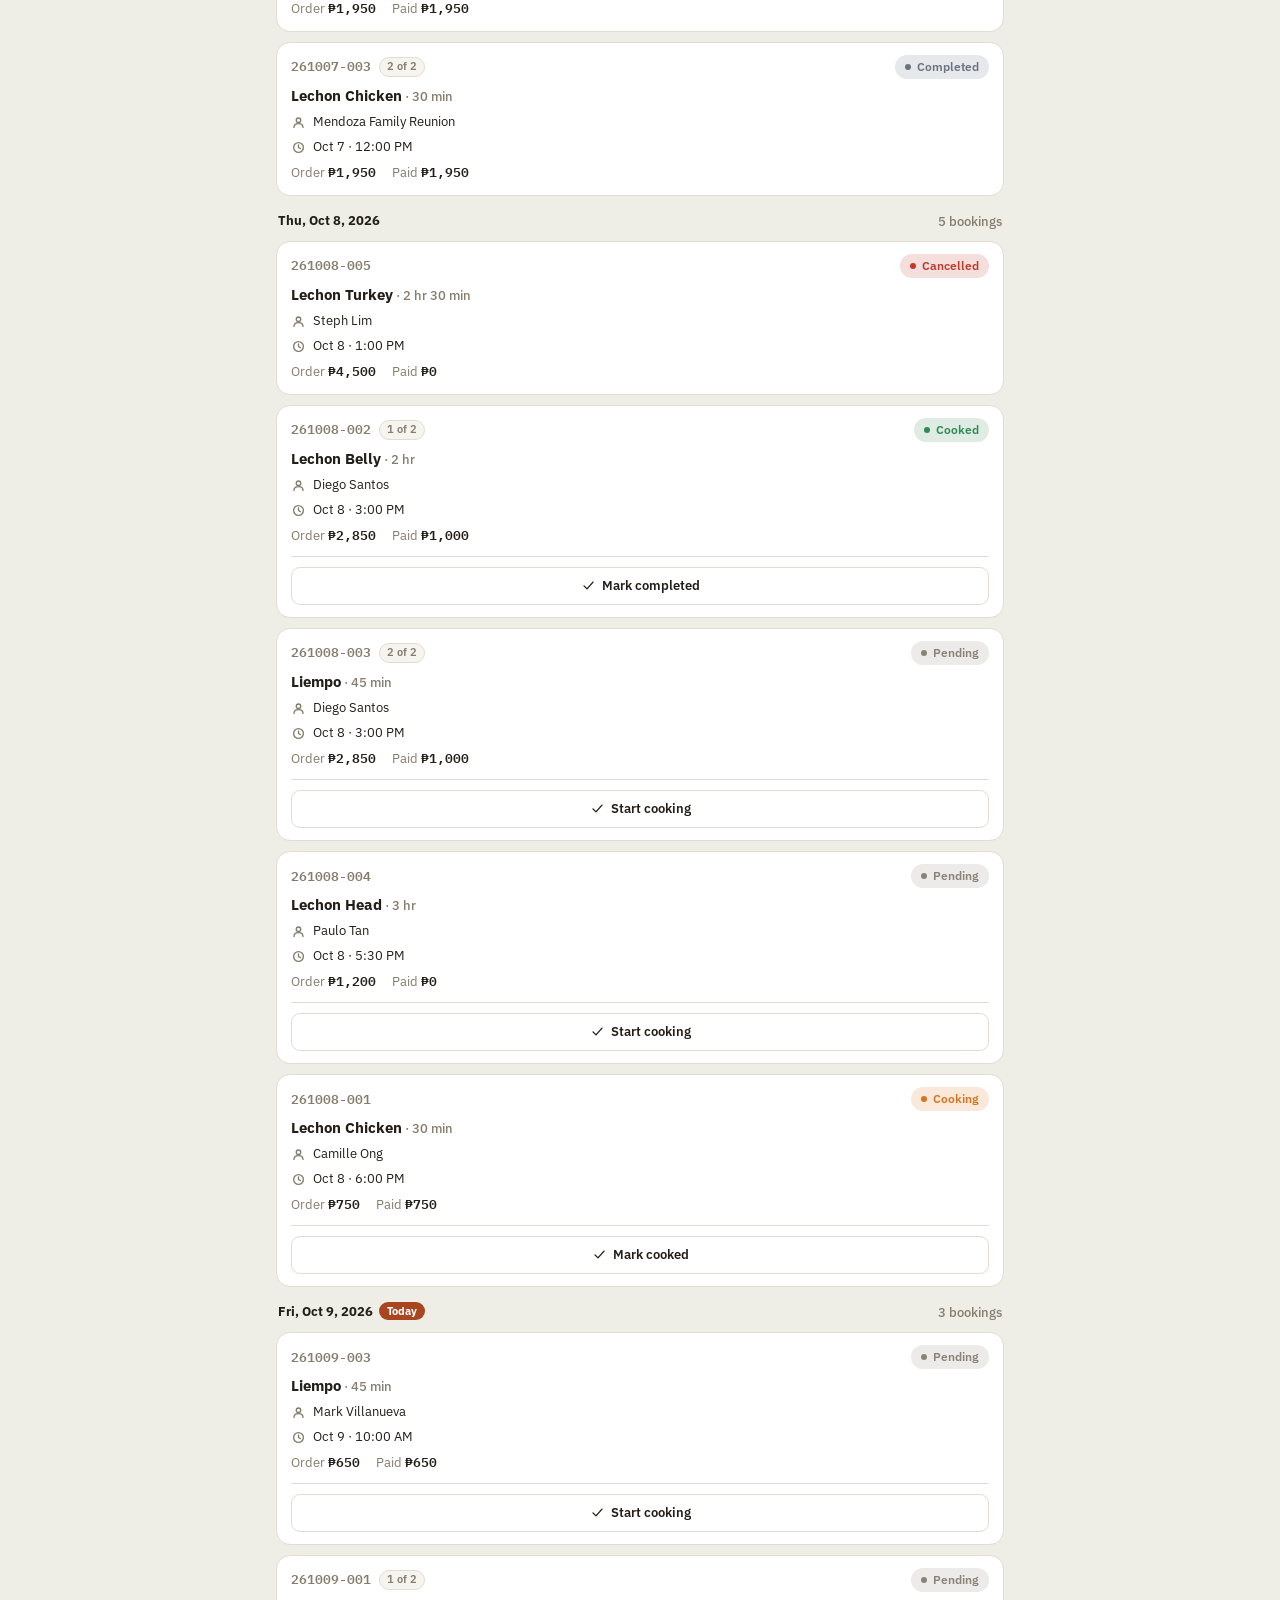
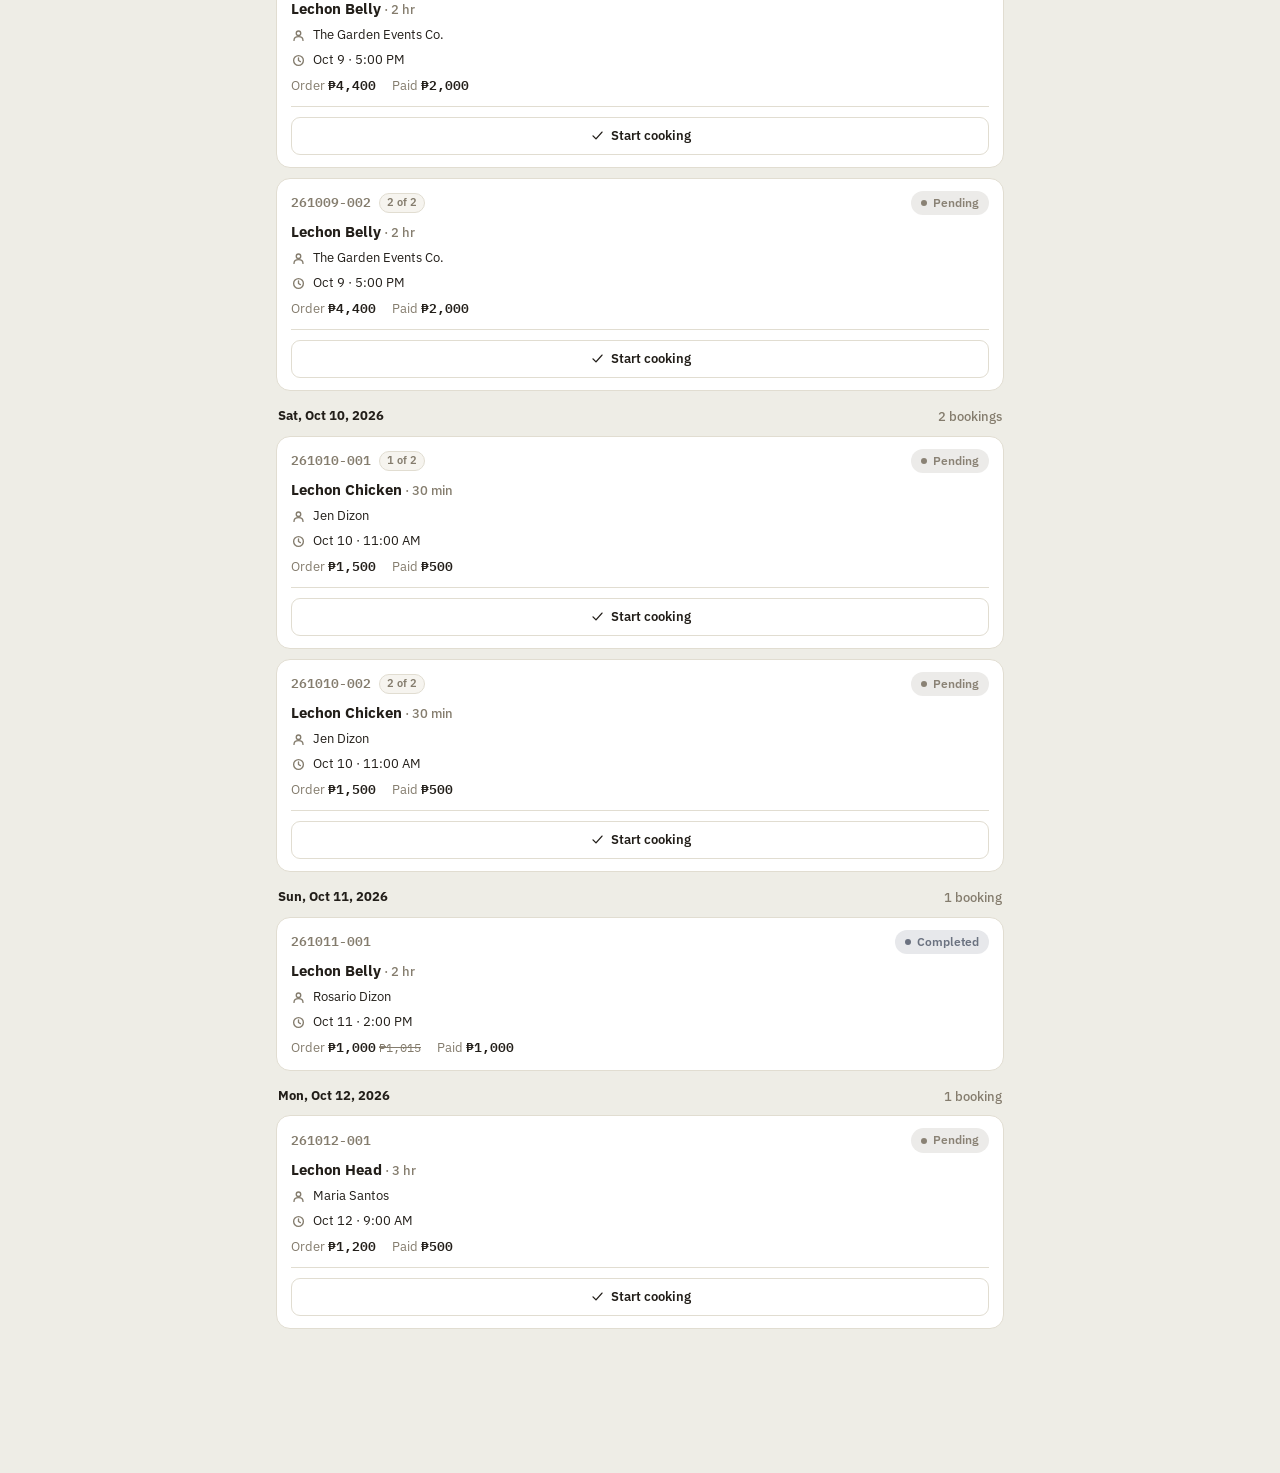
==== commit ed5efc19: "Bookings: date strip marks booking days with a dot instead of a count (D36) Replaces the count badge" ====
--- a/docs/prototypes/bookings-prototype.html
+++ b/docs/prototypes/bookings-prototype.html
@@ -219,11 +219,8 @@
   .day.selected { background: var(--accent); border-color: var(--accent); color: var(--accent-fg); }
   .day-wd { font-size: 10px; font-weight: 600; letter-spacing: 0.03em; text-transform: uppercase; opacity: 0.75; }
   .day-num { font-family: var(--font-mono); font-size: 16px; font-weight: 700; line-height: 1; font-variant-numeric: tabular-nums; }
-  .day-badge {
-    position: absolute; top: -6px; right: -5px; min-width: 16px; height: 16px; padding: 0 4px; border-radius: 999px;
-    background: var(--accent); color: var(--accent-fg); font-size: 9.5px; font-weight: 700; display: flex; align-items: center; justify-content: center; line-height: 1;
-  }
-  .day.selected .day-badge { background: var(--accent-fg); color: var(--accent); }
+  .day-dot { position: absolute; bottom: 4px; left: 50%; transform: translateX(-50%); width: 5px; height: 5px; border-radius: 50%; background: var(--accent); }
+  .day.selected .day-dot { background: var(--accent-fg); }
   .strip-arrow { scroll-snap-align: start; flex: 0 0 34px; height: 56px; border-radius: 12px; border: 1px dashed var(--border); background: transparent; color: var(--fg-muted); display: flex; align-items: center; justify-content: center; }
   .strip-arrow[disabled] { opacity: 0.35; cursor: not-allowed; }
   .cal-btn { flex-shrink: 0; width: 48px; border-radius: 12px; border: 1px solid var(--border); background: var(--surface-2); display: flex; align-items: center; justify-content: center; }
@@ -1653,7 +1650,7 @@
     const days = vm.stripDays.map((d) => `
       <button type="button" class="day ${d.isToday ? 'today' : ''} ${d.isSelected ? 'selected' : ''}" data-action="select-date" data-date="${d.day}" aria-pressed="${d.isSelected}" aria-label="${formatDateHeader(d.day)}${d.count ? ', ' + d.count + ' bookings' : ''}" ${d.inRange ? '' : 'disabled'}>
         <span class="day-wd">${d.weekdayLabel}</span><span class="day-num">${d.dayNum}</span>
-        ${d.count ? `<span class="day-badge">${d.count}</span>` : ''}
+        ${d.count ? `<span class="day-dot" aria-hidden="true"></span>` : ''}
       </button>`).join('');
     return `
       <div class="datebar">
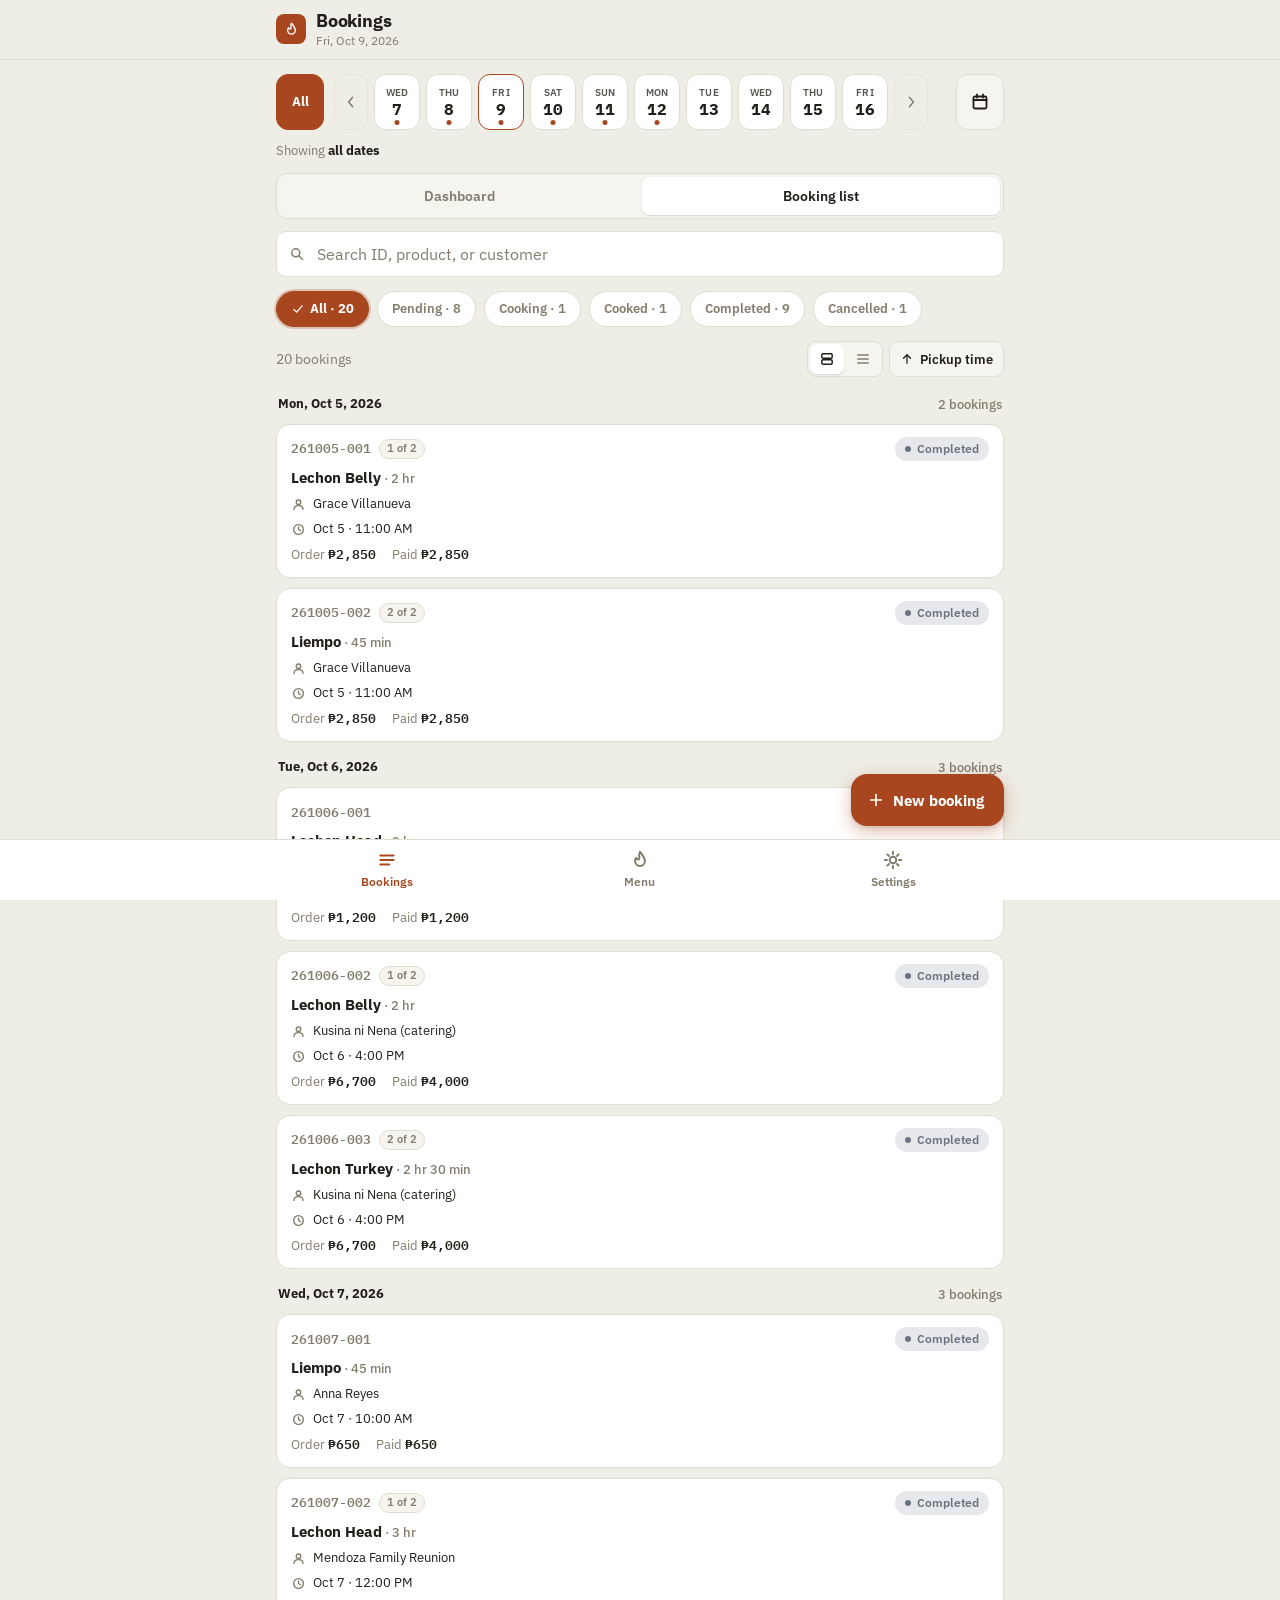
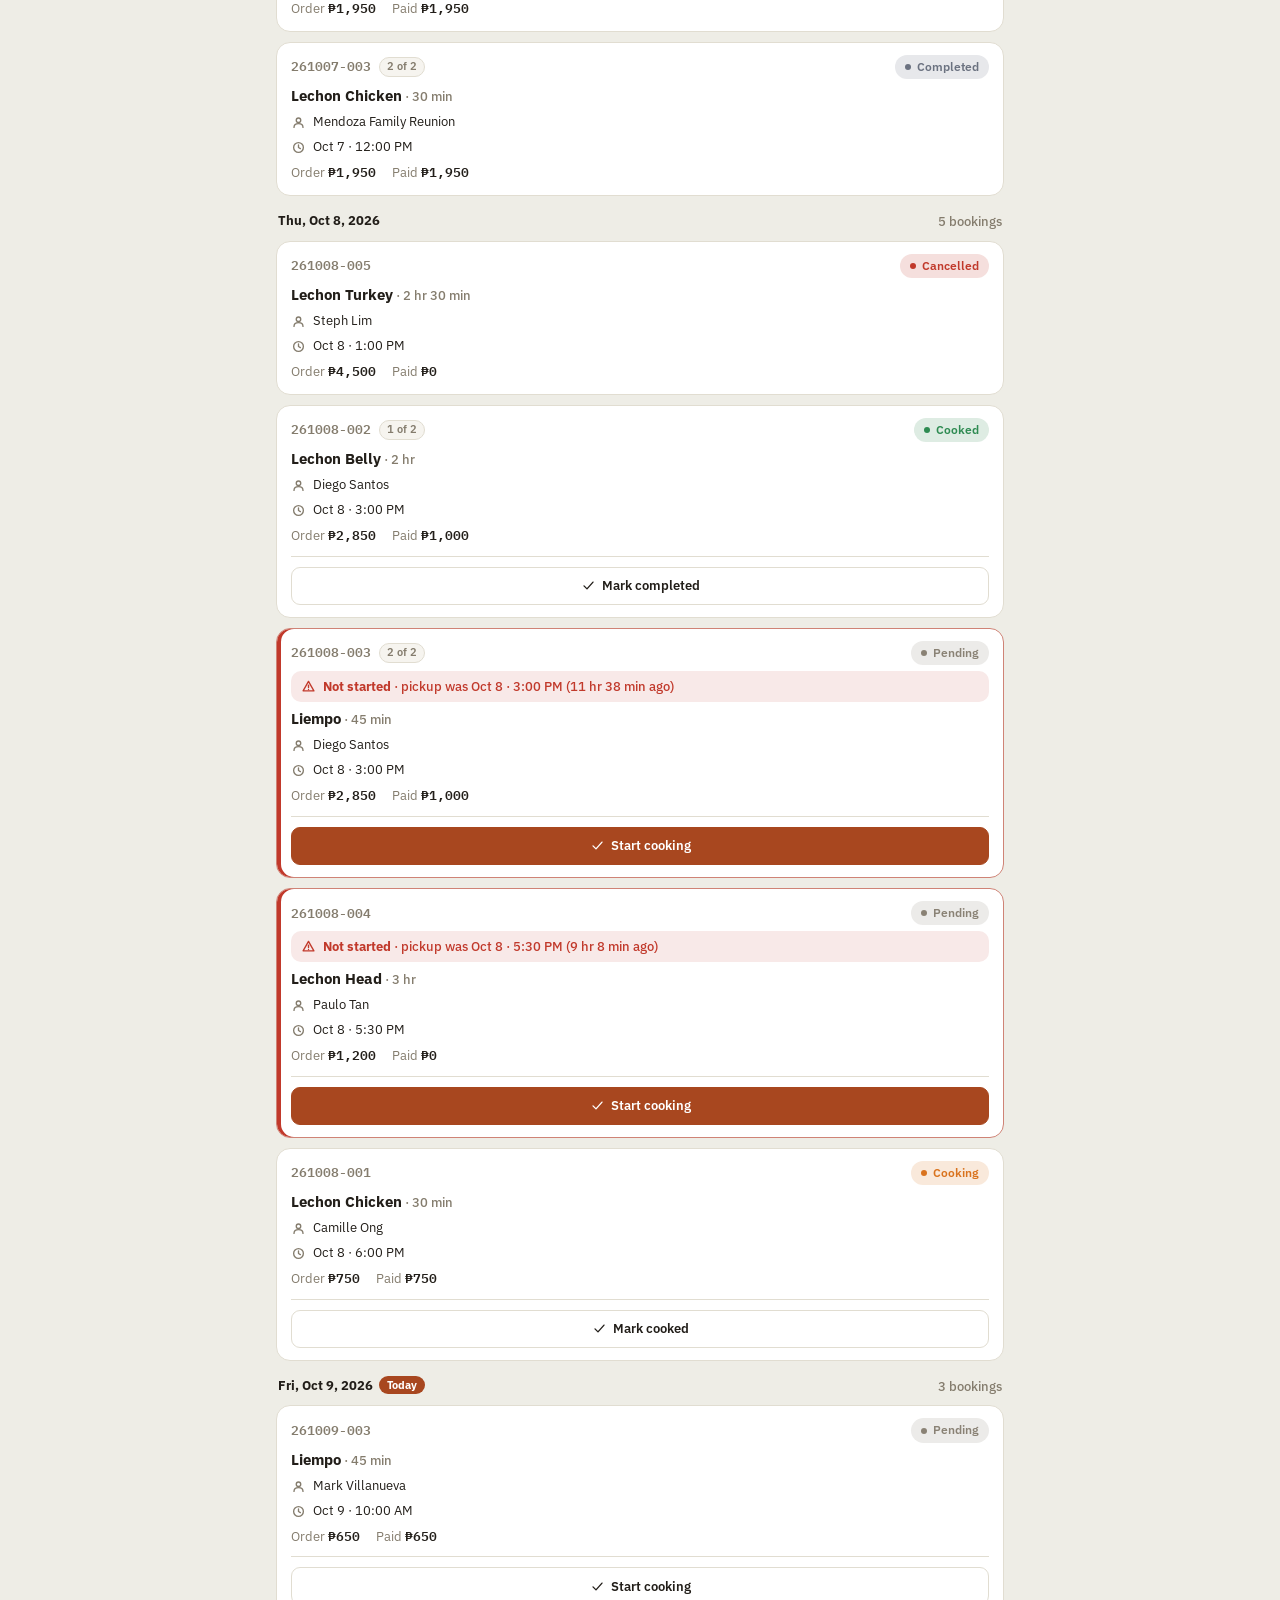
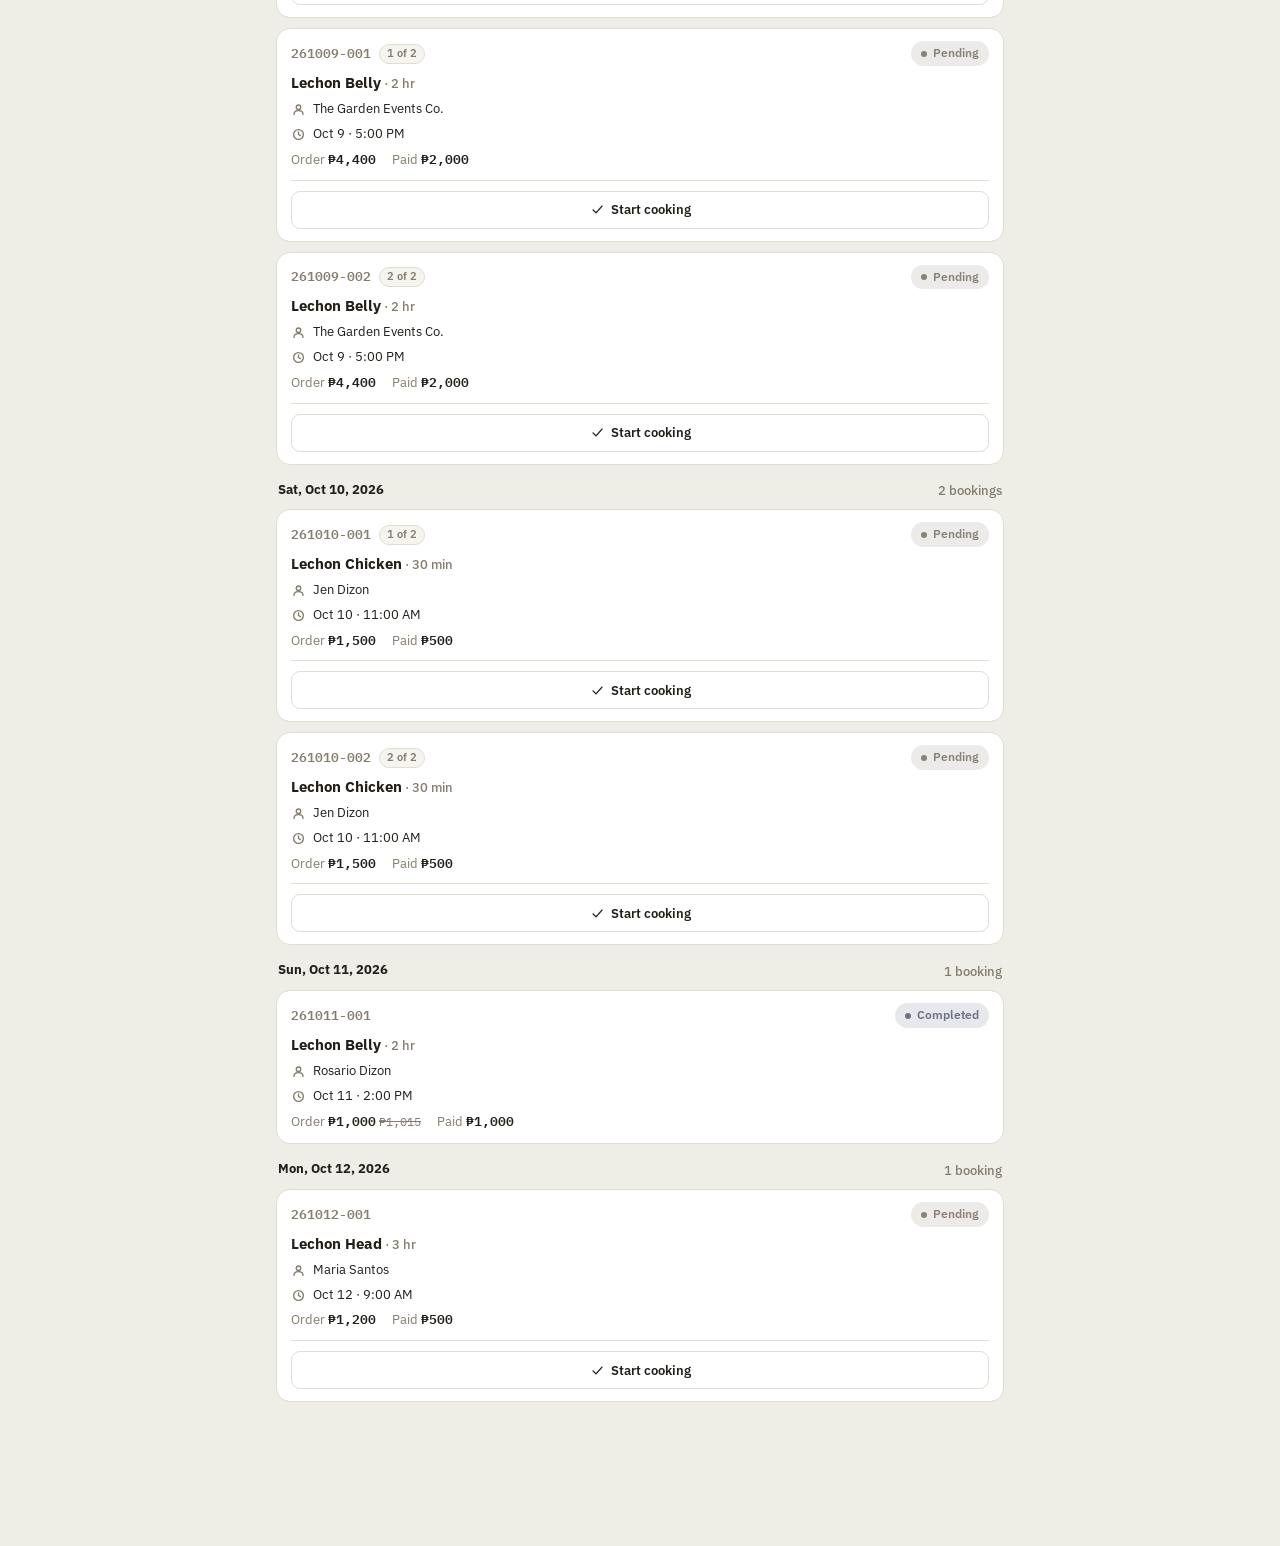
==== commit 93f24331: "Flag Pending bookings that are late to start (D38, Q39) A Pending booking is flagged from its ideal " ====
--- a/docs/prototypes/bookings-prototype.html
+++ b/docs/prototypes/bookings-prototype.html
@@ -295,6 +295,22 @@
   .crow-time svg, .crow-chev { color: var(--fg-muted); flex-shrink: 0; display: flex; }
   .bcard.expanded { border-color: color-mix(in srgb, var(--accent) 45%, var(--border)); }
   .bcard-top-right { display: flex; align-items: center; gap: 4px; }
+  /* Late-to-start cue for PENDING bookings (see startCue): shown once the ideal start
+     (pickup − cooking time) has passed. A red left stripe + border on the card or row,
+     plus a worded line, so it never relies on colour alone. */
+  .bcard.late, .crow.late { border-color: color-mix(in srgb, var(--status-cancelled) 55%, var(--border)); box-shadow: inset 4px 0 0 var(--status-cancelled); }
+  .crow.late { background: color-mix(in srgb, var(--status-cancelled) 5%, var(--surface)); }
+  .start-alert { display: flex; align-items: flex-start; gap: 7px; padding: 7px 10px; border-radius: 10px; font-size: 12.5px; font-weight: 500; line-height: 1.35; }
+  .start-alert svg { flex-shrink: 0; margin-top: 1px; }
+  .start-alert b { font-weight: 700; }
+  .start-alert.late { background: color-mix(in srgb, var(--status-cancelled) 11%, var(--surface)); color: var(--status-cancelled); }
+  .start-flag { display: inline-flex; align-items: center; gap: 4px; padding: 2px 8px; border-radius: 999px; font-size: 11.5px; font-weight: 700; white-space: nowrap; flex-shrink: 0; }
+  .start-flag.late { background: color-mix(in srgb, var(--status-cancelled) 14%, var(--surface)); color: var(--status-cancelled); }
+  .crow .bid { overflow: hidden; text-overflow: ellipsis; white-space: nowrap; }
+  /* Flagged compact rows: tighter gaps and no clock icon, so "ID + 1 of 2 + Late + time" fits a 360 px phone. */
+  .crow.late { gap: 8px; }
+  .crow.late .crow-time > svg { display: none; }
+  .drow .v .start-flag { margin-left: 6px; vertical-align: 1px; }
   /* "1 of 2" tag after the booking ID for multi-booking orders */
   .order-tag {
     display: inline-block; margin-left: 8px; padding: 1px 7px; border-radius: 999px; vertical-align: 1px;
@@ -462,6 +478,14 @@
      labels stay put. Today shows a dashed "now" line and opens centred on it; other
      dates open an hour before the first busy bar. Tap a bar to read its time window
      (no hover on touch).
+   - Start-cooking cue (D38): a PENDING booking whose ideal start (pickup − cooking time, the
+     same rule as the kitchen chart) has passed gets a red stripe and a "Late to start" line on
+     its card ("Late" flag in the compact row). Nothing shows before that moment. The list
+     refreshes once a minute so the cue appears as soon as the ideal start passes.
+     The detail sheet of a PENDING booking has a "Start cooking by" row: the ideal start (also
+     before it is late), plus a red tag once it is ("Late · 20 min", "Due now", "Pickup passed").
+     Its value refreshes on the minute without redrawing the sheet. Not in the prototype or the
+     app (Q39): a grace period, a warning for a Cooking item that overruns, a "Late" filter chip.
 
    Rendering: full re-render on clicks (scroll positions preserved); typing only
    redraws the regions that depend on it, so the keyboard never closes mid-typing.
@@ -667,6 +691,7 @@
     person: '<circle cx="10" cy="7" r="3"></circle><path d="M4 16.5c0-3 2.7-5 6-5s6 2 6 5"></path>',
     sortAsc: '<line x1="10" y1="16" x2="10" y2="4"></line><polyline points="5,9 10,4 15,9"></polyline>',
     sortDesc: '<line x1="10" y1="4" x2="10" y2="16"></line><polyline points="5,11 10,16 15,11"></polyline>',
+    alert: '<path d="M10 3.2l7.2 12.6H2.8z"></path><line x1="10" y1="8.3" x2="10" y2="11.4"></line><line x1="10" y1="13.9" x2="10" y2="13.95"></line>',
     sliders: '<line x1="4" y1="6" x2="16" y2="6"></line><line x1="4" y1="14" x2="16" y2="14"></line><circle cx="8" cy="6" r="2" fill="var(--surface-2)"></circle><circle cx="13" cy="14" r="2" fill="var(--surface-2)"></circle>'
   };
 
@@ -732,6 +757,47 @@
   function orderCancellable(orderItems) {
     return orderItems.some((it) => it.status === 'pending' || it.status === 'cooking')
       && !orderItems.some((it) => it.status === 'cooked' || it.status === 'completed');
+  }
+
+  // ---------------------------------------------------------------------------------
+  // Start-cooking cue (D38). A PENDING booking should go on the fire at its ideal start =
+  // pickup − the product's cooking time (the same ideal start the kitchen-load chart uses).
+  //   late — now is at or past the ideal start (also when the pickup itself has passed)
+  // Before the ideal start there is no cue.
+  // Other statuses never get a cue. In the real app: Core/Rules/StartCue.cs, using IClock and
+  // IBusinessCalendar; prototype "now" = the fixed TODAY + the real clock time.
+  // ---------------------------------------------------------------------------------
+  function formatSpan(min) {
+    if (min < 1440) return formatDuration(Math.max(1, min));
+    const d = Math.floor(min / 1440), h = Math.floor((min % 1440) / 60);
+    return d + (d === 1 ? ' day' : ' days') + (h ? ' ' + h + ' hr' : '');
+  }
+  function dayAwareLabel(iso) { return dateOnly(iso) === TODAY ? formatTime(iso) : formatDateTime(iso); }
+  function startCue(item, order) {
+    const product = item ? PRODUCT_BY_NAME[item.product] : null;
+    if (!item || item.status !== 'pending' || !order || !order.pickupAt || !product) return null;
+    const pickupMs = localMs(order.pickupAt);
+    const startMs = pickupMs - product.cookingTimeMin * 60000;
+    const nowMs = localMs(nowOnToday());
+    const startLabel = dayAwareLabel(msToLocalIso(startMs));
+    const toStart = Math.round((startMs - nowMs) / 60000); // minutes until the ideal start (negative = late)
+    const cue = { level: '', startLabel, title: '', detail: '', flag: '', shortFlag: '', aria: '' };
+    if (toStart <= 0) {
+      cue.level = 'late'; cue.shortFlag = 'Late';
+      if (nowMs >= pickupMs) {
+        const since = Math.round((nowMs - pickupMs) / 60000);
+        cue.title = 'Not started';
+        cue.detail = 'pickup was ' + dayAwareLabel(order.pickupAt) + (since > 0 ? ' (' + formatSpan(since) + ' ago)' : ' (now)');
+        cue.flag = 'Pickup passed';
+      } else {
+        const ago = -toStart;
+        cue.title = 'Late to start';
+        cue.detail = 'was due ' + startLabel + (ago > 0 ? ' (' + formatSpan(ago) + ' ago)' : ' (now)');
+        cue.flag = ago > 0 ? 'Late · ' + formatSpan(ago) : 'Due now';
+      }
+      cue.aria = cue.title.toLowerCase() + ', ' + cue.detail;
+    }
+    return cue;
   }
 
   function defaultLineItems() { return [{ product: PRODUCT_NAMES[0], qty: 1 }]; }
@@ -1368,7 +1434,8 @@
         hasDiscount: !!(e.order && e.order.discountAmount),
         grossTotalLabel: e.order ? formatMoney(e.order.totalAmount) : '—',
         paidLabel: e.order ? formatMoney(e.order.amountPaid) : '—',
-        canAdvance: !!nextLabel, advanceTitle: nextLabel || ''
+        canAdvance: !!nextLabel, advanceTitle: nextLabel || '',
+        start: startCue(e.it, e.order)
       };
     }
 
@@ -1549,6 +1616,7 @@
         product: selectedItem.product,
         cookingTimeLabel: product ? formatDuration(product.cookingTimeMin) : '—',
         pickupLabel: order ? formatDateTime(order.pickupAt) : '—',
+        start: startCue(selectedItem, order), // pending only (D38)
         // D35: the pickup can move while the order has a pending/cooking item and nothing cooked or completed (same test as cancelling).
         canEditPickup: !!order && orderCancellable(orderItems) && !pickupEditing,
         pickupEditing, pickupDraftValue: pickupEditing ? state.pickupDraft.value : '', pickupError: pickupEditing ? state.pickupDraft.error : '',
@@ -1756,14 +1824,18 @@
         ${cols.total ? `<span><span class="muted">Order</span> <b>${r.totalLabel}</b>${r.hasDiscount ? ` <span class="was">${r.grossTotalLabel}</span>` : ''}</span>` : ''}
         ${cols.paid ? `<span><span class="muted">Paid</span> <b>${r.paidLabel}</b></span>` : ''}
       </div>` : '';
+    // Start cue (D38) shows whatever columns are chosen in Settings: it's the point of the card.
+    const s = r.start && r.start.level ? r.start : null;
+    const startAlert = s ? `<div class="start-alert ${s.level}">${icon(ICONS.alert, 15)}<span><b>${s.title}</b> · ${esc(s.detail)}</span></div>` : '';
     return `
-      <article class="bcard ${opts.expanded ? 'expanded' : ''}" data-action="open-detail" data-id="${r.id}" role="button" tabindex="0" aria-label="Booking ${r.id}${orderPartLabel(r)}">
+      <article class="bcard ${opts.expanded ? 'expanded' : ''} ${s ? s.level : ''}" data-action="open-detail" data-id="${r.id}" role="button" tabindex="0" aria-label="Booking ${r.id}${orderPartLabel(r)}${s ? ', ' + esc(s.aria) : ''}">
         <div class="bcard-top"><span class="bid">${r.id}${orderTag(r)}</span><span class="bcard-top-right">${cols.status ? pill(r.statusLabel, r.statusColor) : ''}${opts.expanded ? `<button type="button" class="collapse-btn" data-action="toggle-expand" data-id="${r.id}" aria-expanded="true" aria-label="Collapse ${r.id}">${icon(ICONS.chevUp, 16)}</button>` : ''}</span></div>
+        ${startAlert}
         ${productLine}
         ${cols.customer ? `<div class="bcard-line">${icon(ICONS.person, 15)}<span>${esc(r.customer)}</span></div>` : ''}
         ${cols.pickup ? `<div class="bcard-line">${icon(ICONS.clock, 15)}<span>${r.pickupLabel}</span></div>` : ''}
         ${money}
-        ${r.canAdvance ? `<div class="bcard-actions"><button type="button" class="btn btn-sm" data-action="request-advance" data-id="${r.id}">${icon(ICONS.check, 15)} ${r.advanceTitle}</button></div>` : ''}
+        ${r.canAdvance ? `<div class="bcard-actions"><button type="button" class="btn btn-sm ${s ? 'btn-primary' : ''}" data-action="request-advance" data-id="${r.id}">${icon(ICONS.check, 15)} ${r.advanceTitle}</button></div>` : ''}
       </article>`;
   }
 
@@ -1771,9 +1843,11 @@
   // full card (same card as the detailed view); tapping the expanded card opens the detail.
   function renderCompactRow(r, vm) {
     if (state.expanded[r.id]) return renderBookingCard(r, vm.cols, { expanded: true });
+    const s = r.start && r.start.level ? r.start : null;
     return `
-      <button type="button" class="crow" data-action="toggle-expand" data-id="${r.id}" aria-expanded="false" aria-label="Booking ${r.id}${orderPartLabel(r)}, pickup ${vm.compactTimeOnly ? r.pickupTimeLabel : r.pickupLabel}. Show details">
+      <button type="button" class="crow ${s ? s.level : ''}" data-action="toggle-expand" data-id="${r.id}" aria-expanded="false" aria-label="Booking ${r.id}${orderPartLabel(r)}, pickup ${vm.compactTimeOnly ? r.pickupTimeLabel : r.pickupLabel}${s ? ', ' + esc(s.aria) : ''}. Show details">
         <span class="bid">${r.id}${orderTag(r)}</span>
+        ${s ? `<span class="start-flag ${s.level}" aria-hidden="true">${icon(ICONS.alert, 13)}${s.shortFlag}</span>` : ''}
         <span class="crow-time">${icon(ICONS.clock, 15)}${vm.compactTimeOnly ? r.pickupTimeLabel : r.pickupLabel}</span>
         <span class="crow-chev">${icon(ICONS.chevDown, 16)}</span>
       </button>`;
@@ -1888,6 +1962,7 @@
             <p class="dsec-title">Booking</p>
             <div class="drow"><span class="k">Product</span><span class="v">${esc(d.product)}</span></div>
             <div class="drow"><span class="k">Cooking time</span><span class="v">${d.cookingTimeLabel}</span></div>
+            ${d.start ? `<div class="drow"><span class="k">Start cooking by</span><span class="v" data-region="detail-start">${renderDetailStart(d.start)}</span></div>` : ''}
             <div class="drow"><span class="k">Pickup${d.canEditPickup ? ` <button type="button" class="text-btn" data-action="open-pickup" data-order-key="${ok}">Edit</button>` : ''}</span><span class="v">${d.pickupLabel}</span></div>
             ${d.pickupEditing ? `
             <div class="inline-editor">
@@ -1912,6 +1987,11 @@
         </div>
         ${footer}
       </div>`;
+  }
+
+  // Detail sheet "Start cooking by" value (pending only): the ideal start, plus a flag when late.
+  function renderDetailStart(s) {
+    return esc(s.startLabel) + (s.level ? `<span class="start-flag ${s.level}">${esc(s.flag)}</span>` : '');
   }
 
   function renderNewSheet(vm) {
@@ -2119,6 +2199,7 @@
         switch (name) {
           case 'results': el.innerHTML = renderResults(vm); break;
           case 'count': el.textContent = vm.countLabel; break;
+          case 'detail-start': if (vm.detail && vm.detail.start) el.innerHTML = renderDetailStart(vm.detail.start); break;
           case 'new-total': el.textContent = vm.newTotalLabel; break;
           case 'new-net': el.innerHTML = renderNewNet(vm); break;
           case 'new-submit': el.textContent = renderNewSubmit(vm); break;
@@ -2254,6 +2335,22 @@
 
   render();
 
+  // Start-cooking cues (D38) follow the clock: refresh them at the start of every minute.
+  // Only the list and the detail sheet's "Start cooking by" value are redrawn, so typing in
+  // search or an open editor is never disturbed; keyboard focus on a card or row is kept.
+  // Real app: a MinuteTicker (fires at the start of every minute and on Window.Resumed) in
+  // BookingListTab, and another in StartByValue for the detail sheet's "Start cooking by" value.
+  function refreshStartCues() {
+    if (document.visibilityState === 'hidden') return;
+    const a = document.activeElement;
+    const focusKey = a && a.closest && a.closest('[data-region="results"]') && a.dataset && a.dataset.id
+      ? '[data-region="results"] [data-id="' + a.dataset.id + '"][data-action="' + a.dataset.action + '"]' : null;
+    renderRegions(['results', 'detail-start']);
+    if (focusKey) { const el = appEl.querySelector(focusKey); if (el) el.focus({ preventScroll: true }); }
+  }
+  setTimeout(() => { refreshStartCues(); setInterval(refreshStartCues, 60 * 1000); }, (60 - new Date().getSeconds()) * 1000 + 50);
+  document.addEventListener('visibilitychange', () => { if (document.visibilityState === 'visible') refreshStartCues(); });
+
   // Automatic CSV backup (bookings within 48 hours): check now, every minute, and when the app comes
   // back to the front (the real app uses MAUI Window.Resumed / a foreground timer).
   csvHourlyCheck();
